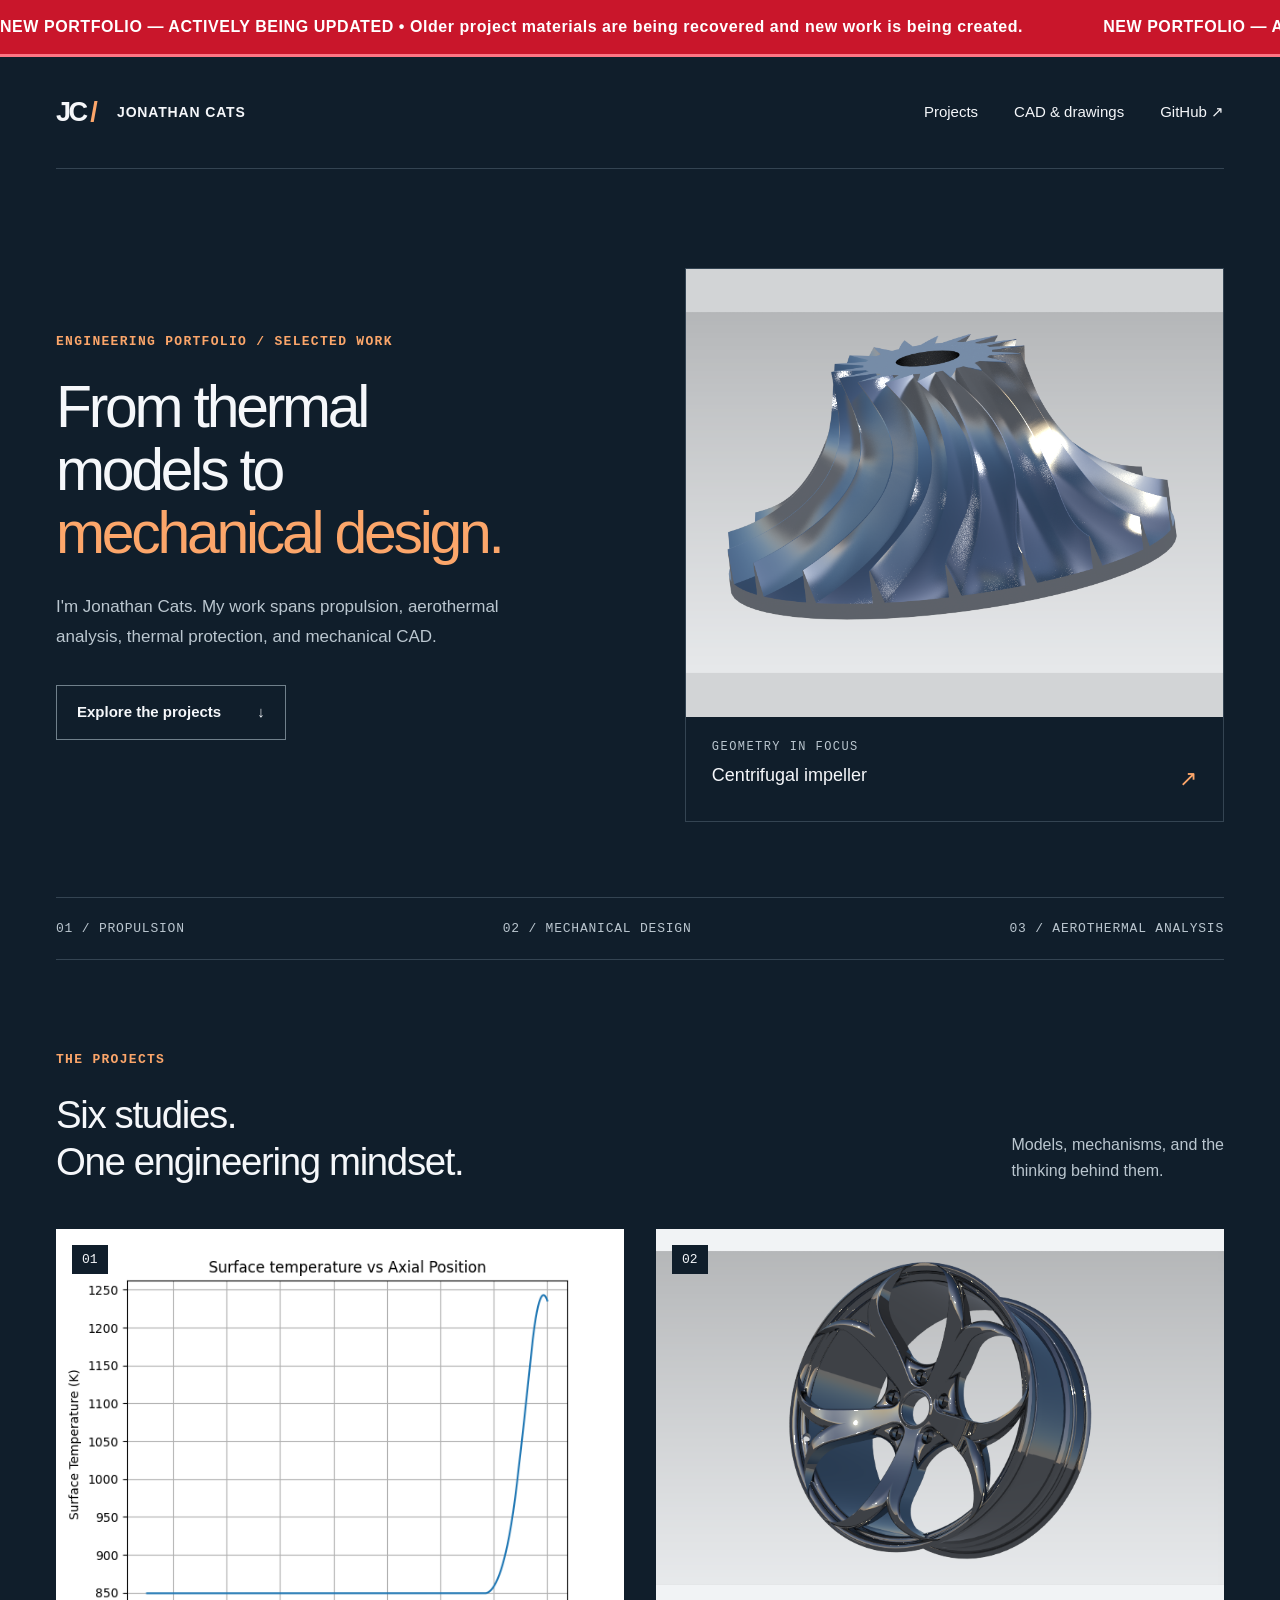
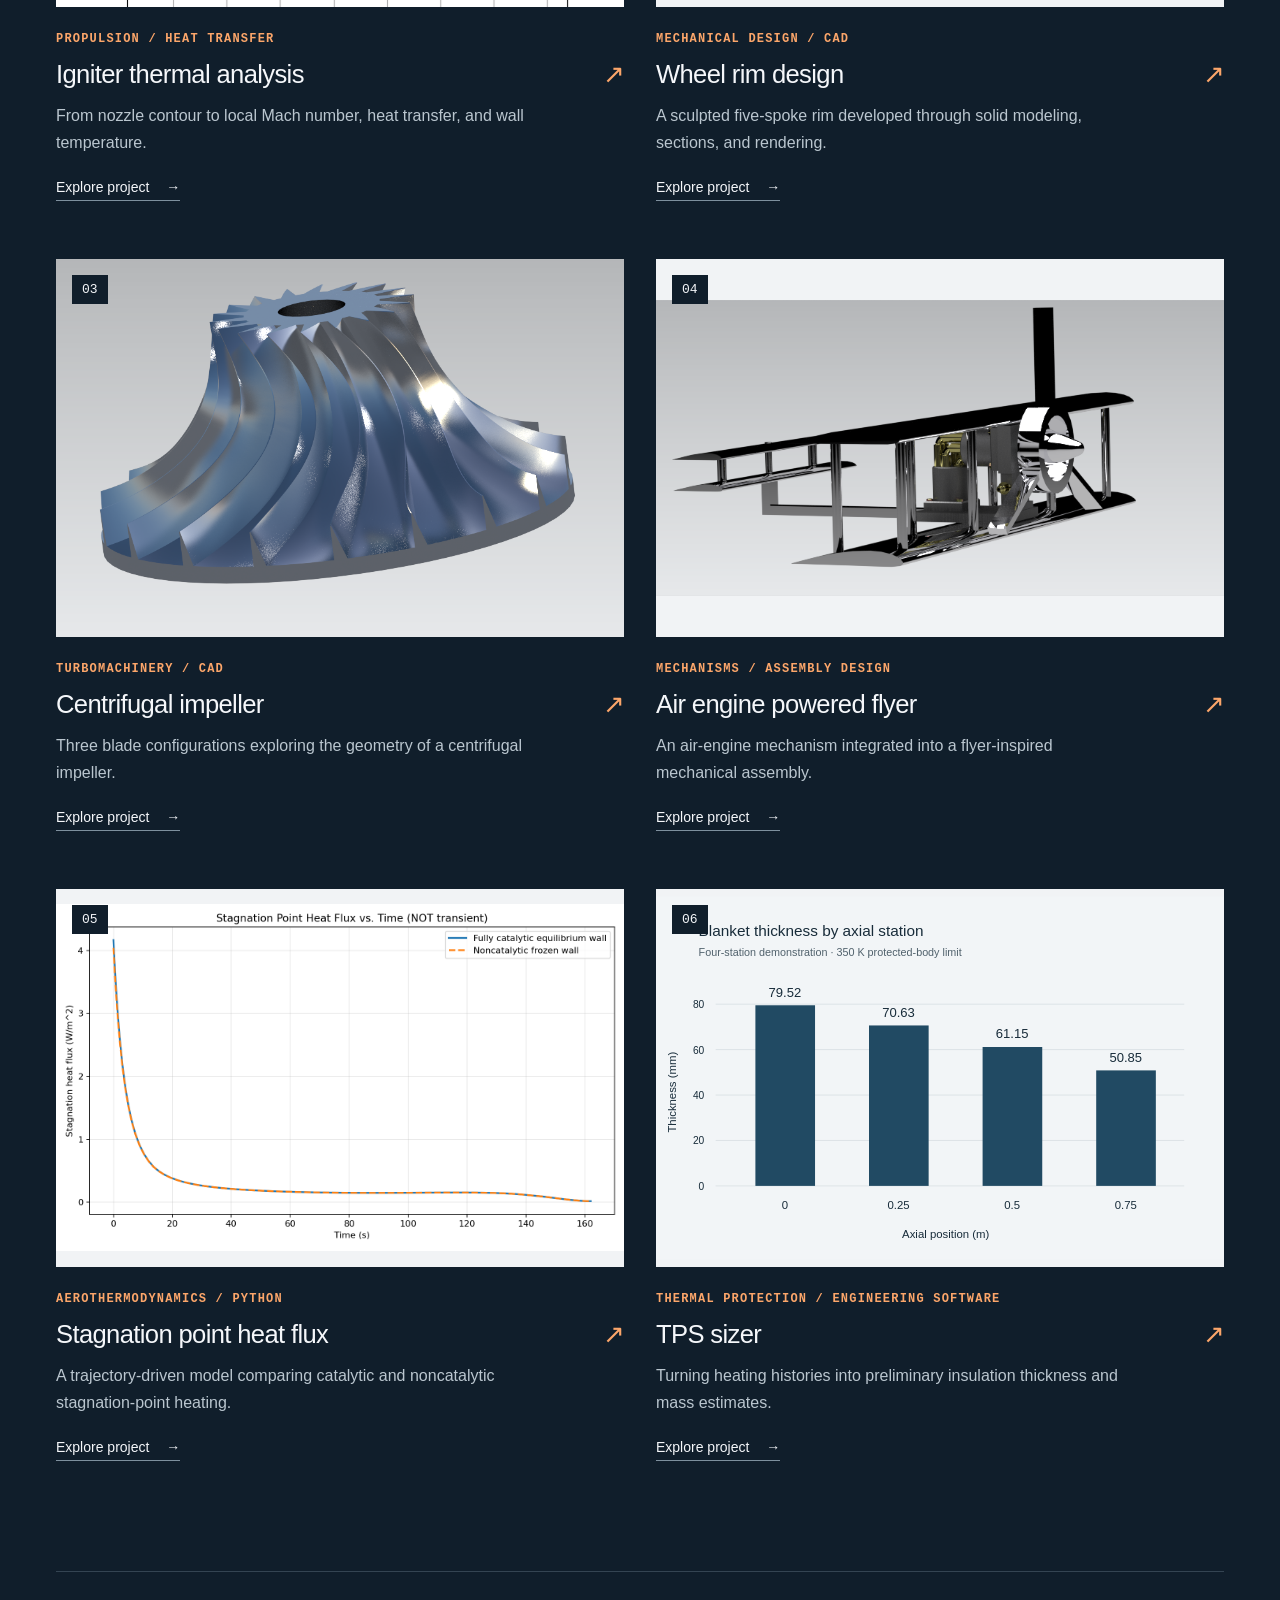
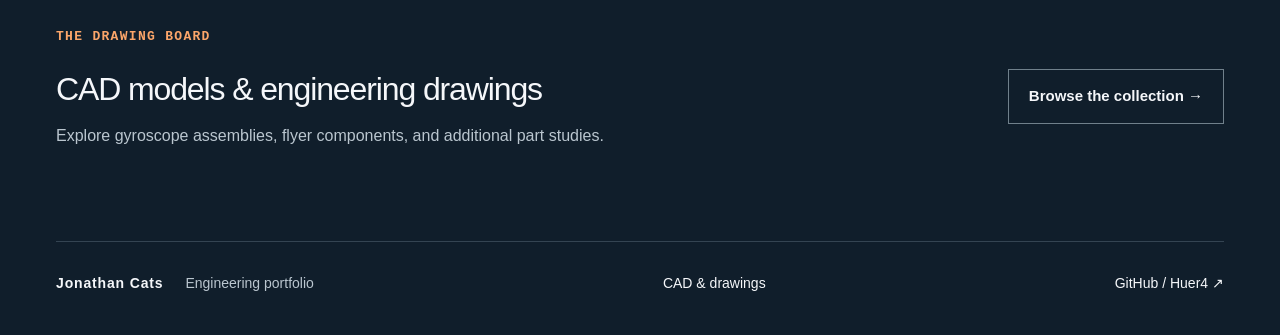
==== index.html @ 66970be0 "Add interactive spaceplane STL viewer to stagnation heat-flux project" ====
<!doctype html><html lang="en"><head><meta charset="utf-8"><meta name="viewport" content="width=device-width, initial-scale=1"><meta name="description" content="Jonathan Cats — six projects in propulsion, mechanical CAD, aerothermal analysis, and thermal protection."><meta name="theme-color" content="#101e2b"><meta property="og:title" content="Engineering portfolio"><meta property="og:description" content="Jonathan Cats — six projects in propulsion, mechanical CAD, aerothermal analysis, and thermal protection."><meta property="og:type" content="website"><title>Engineering portfolio | Jonathan Cats</title><link rel="icon" href="assets/favicon.svg" type="image/svg+xml"><link rel="stylesheet" href="styles.6c785d814c17.css"></head><body><a class="skip" href="#main">Skip to content</a><aside class="update-banner" aria-label="Portfolio update notice"><div class="update-banner-track"><span>NEW PORTFOLIO — ACTIVELY BEING UPDATED • Older project materials are being recovered and new work is being created.</span><span aria-hidden="true">NEW PORTFOLIO — ACTIVELY BEING UPDATED • Older project materials are being recovered and new work is being created.</span></div></aside><header><a class="brand" href="index.html"><span class="monogram">JC<span> /</span></span><span>JONATHAN CATS</span></a><nav aria-label="Main navigation"><a href="index.html#projects">Projects</a><a href="cad-library.html">CAD &amp; drawings</a><a href="https://github.com/Huer4">GitHub <span aria-hidden="true">↗</span></a></nav></header><main id="main"><section class="hero"><div class="hero-copy"><p class="eyebrow accent">ENGINEERING PORTFOLIO / SELECTED WORK</p><h1>From thermal<br>models to<br><em>mechanical design.</em></h1><p class="intro">I'm Jonathan Cats. My work spans propulsion, aerothermal analysis, thermal protection, and mechanical CAD.</p><a class="button" href="#projects">Explore the projects <span aria-hidden="true">↓</span></a></div><a class="hero-visual" href="centrifugal-impeller.html" aria-label="Explore the centrifugal impeller project"><div class="hero-image"><img src="assets/impeller.png" alt="Curved-blade centrifugal impeller CAD rendering" width="890" height="598" fetchpriority="high"></div><div class="hero-caption"><span>GEOMETRY IN FOCUS</span><strong>Centrifugal impeller</strong><span aria-hidden="true">↗</span></div></a></section><div class="disciplines"><span>01 / PROPULSION</span><span>02 / MECHANICAL DESIGN</span><span>03 / AEROTHERMAL ANALYSIS</span></div><section id="projects" class="projects"><div class="section-heading"><div><p class="eyebrow accent">THE PROJECTS</p><h2>Six studies.<br>One engineering mindset.</h2></div><p>Models, mechanisms, and the<br>thinking behind them.</p></div><div class="grid"><article class="card"><a href="igniter-thermal-analysis.html" aria-label="Explore Igniter thermal analysis"><div class="card-image "><img src="assets/igniter-temperature.png" alt="Igniter surface temperature plotted against axial position relative to the throat" loading="lazy" width="800" height="540"><span class="image-num">01</span></div><div class="card-info"><p class="eyebrow">PROPULSION / HEAT TRANSFER</p><h3>Igniter thermal analysis<span aria-hidden="true">↗</span></h3><p>From nozzle contour to local Mach number, heat transfer, and wall temperature.</p><span class="card-link">Explore project <span aria-hidden="true">→</span></span></div></a></article><article class="card"><a href="wheel-rim.html" aria-label="Explore Wheel rim design"><div class="card-image "><img src="assets/wheel.png" alt="Dark metallic five-spoke wheel rim CAD rendering" loading="lazy" width="800" height="540"><span class="image-num">02</span></div><div class="card-info"><p class="eyebrow">MECHANICAL DESIGN / CAD</p><h3>Wheel rim design<span aria-hidden="true">↗</span></h3><p>A sculpted five-spoke rim developed through solid modeling, sections, and rendering.</p><span class="card-link">Explore project <span aria-hidden="true">→</span></span></div></a></article><article class="card"><a href="centrifugal-impeller.html" aria-label="Explore Centrifugal impeller"><div class="card-image "><img src="assets/impeller.png" alt="Metallic centrifugal impeller with curved blades" loading="lazy" width="800" height="540"><span class="image-num">03</span></div><div class="card-info"><p class="eyebrow">TURBOMACHINERY / CAD</p><h3>Centrifugal impeller<span aria-hidden="true">↗</span></h3><p>Three blade configurations exploring the geometry of a centrifugal impeller.</p><span class="card-link">Explore project <span aria-hidden="true">→</span></span></div></a></article><article class="card"><a href="air-engine-flyer.html" aria-label="Explore Air engine powered flyer"><div class="card-image"><img src="assets/flyer-assembly.png" alt="Rendered flyer assembly with wings, frame, propeller, and air-engine components" loading="lazy" width="800" height="540"><span class="image-num">04</span></div><div class="card-info"><p class="eyebrow">MECHANISMS / ASSEMBLY DESIGN</p><h3>Air engine powered flyer<span aria-hidden="true">↗</span></h3><p>An air-engine mechanism integrated into a flyer-inspired mechanical assembly.</p><span class="card-link">Explore project <span aria-hidden="true">→</span></span></div></a></article><article class="card"><a href="stagnation-point-heat-flux.html" aria-label="Explore Stagnation point heat flux"><div class="card-image "><img src="assets/stagnation-flux.png" alt="Predicted stagnation point heat flux over a prescribed trajectory for catalytic and noncatalytic walls" loading="lazy" width="800" height="540"><span class="image-num">05</span></div><div class="card-info"><p class="eyebrow">AEROTHERMODYNAMICS / PYTHON</p><h3>Stagnation point heat flux<span aria-hidden="true">↗</span></h3><p>A trajectory-driven model comparing catalytic and noncatalytic stagnation-point heating.</p><span class="card-link">Explore project <span aria-hidden="true">→</span></span></div></a></article><article class="card"><a href="tps-sizer.html" aria-label="Explore TPS sizer"><div class="card-image "><img src="assets/tps-thickness.svg" alt="Four-station demonstration showing blanket thickness decreasing from 79.52 to 50.85 millimeters" loading="lazy" width="800" height="540"><span class="image-num">06</span></div><div class="card-info"><p class="eyebrow">THERMAL PROTECTION / ENGINEERING SOFTWARE</p><h3>TPS sizer<span aria-hidden="true">↗</span></h3><p>Turning heating histories into preliminary insulation thickness and mass estimates.</p><span class="card-link">Explore project <span aria-hidden="true">→</span></span></div></a></article></div></section><section class="archive-teaser"><div><p class="eyebrow accent">THE DRAWING BOARD</p><h2>CAD models & engineering drawings</h2><p>Explore gyroscope assemblies, flyer components, and additional part studies.</p></div><a class="button" href="cad-library.html">Browse the collection →</a></section></main><footer><a class="brand" href="index.html">Jonathan Cats<span class="muted">Engineering portfolio</span></a><a href="cad-library.html">CAD &amp; drawings</a><a href="https://github.com/Huer4">GitHub / Huer4 ↗</a></footer></body></html>
---- styles.6c785d814c17.css ----
:root{--bg:#101e2b;--surface:#182a3a;--line:#344452;--text:#f5f7fa;--muted:#bac6cf;--accent:#fca66a;--max:1280px;color-scheme:dark;font-family:Arial,Helvetica,sans-serif}*{box-sizing:border-box}html{scroll-behavior:smooth;scroll-padding-top:32px}body{margin:0;background:var(--bg);color:var(--text);font-size:16px;line-height:1.65}a{color:inherit;text-decoration:none}a:focus-visible{outline:3px solid var(--accent);outline-offset:7px}img{display:block;max-width:100%;height:auto}header,footer,main{width:min(var(--max),calc(100% - 112px));margin:auto}header{display:flex;align-items:center;justify-content:space-between;min-height:112px;border-bottom:1px solid var(--line);gap:28px}.brand{display:flex;align-items:center;gap:22px;font-size:.875rem;font-weight:700;letter-spacing:.06em}.monogram{font-size:1.7rem;letter-spacing:-.1em}.monogram span{color:var(--accent)}nav{display:flex;gap:36px;font-size:.9375rem}nav a:hover,.back:hover{color:var(--accent)}.hero{display:grid;grid-template-columns:1.07fr 1fr;align-items:center;gap:52px;padding:90px 0 84px}.eyebrow{font-family:'Courier New',monospace;font-size:.8125rem;letter-spacing:.1em;font-weight:700;line-height:1.6;margin:0 0 22px}.accent{color:var(--accent)}h1,h2,h3,p{margin-top:0}h1{font-size:clamp(2.9rem,4.6vw,4.65rem);font-weight:500;line-height:1.07;letter-spacing:-.055em;margin-bottom:28px}h1 em{font-style:normal;color:var(--accent)}.intro{font-size:1.0625rem;color:var(--muted);max-width:460px;margin:0 0 32px;line-height:1.8}.button{display:inline-flex;gap:36px;padding:14px 20px;border:1px solid #70808b;font-weight:600;font-size:.9375rem}.button:hover{background:var(--accent);color:var(--bg);border-color:var(--accent)}.hero-visual{border:1px solid var(--line);transform:translateY(9px)}.hero-image{background:#d2d4d6;padding:32px 0}.hero-image img{width:100%;aspect-ratio:1.4;object-fit:contain}.hero-caption{display:grid;grid-template-columns:1fr auto;gap:7px 20px;padding:23px 26px}.hero-caption>span:first-child{grid-column:1/-1;color:var(--muted);font:12px 'Courier New',monospace;letter-spacing:.12em}.hero-caption strong{font-size:1.125rem;font-weight:500}.hero-caption>span:last-child{color:var(--accent);font-size:1.4rem}.disciplines{border-top:1px solid var(--line);border-bottom:1px solid var(--line);padding:23px 0;display:flex;justify-content:space-between;gap:20px;color:var(--muted);font:.8125rem 'Courier New',monospace;letter-spacing:.06em}.projects{padding:90px 0 110px}.section-heading{display:flex;justify-content:space-between;align-items:end;margin-bottom:44px;gap:35px}.section-heading h2{font-size:clamp(2rem,3vw,2.8rem);font-weight:400;line-height:1.2;letter-spacing:-.035em;margin:0}.section-heading>p{color:var(--muted);margin:0}.grid{display:grid;grid-template-columns:1fr 1fr;gap:58px 32px}.card{min-width:0}.card-image{position:relative;background:#f1f3f5;aspect-ratio:1.5;overflow:hidden;display:grid;place-items:center}.card-image img{width:100%;height:100%;object-fit:contain;transition:transform .35s}.card a:hover .card-image img{transform:scale(1.025)}.image-num{position:absolute;top:16px;left:16px;background:var(--bg);color:var(--text);padding:3px 10px;font:.8125rem/1.8 'Courier New',monospace}.small-preview img{width:70%;height:70%;object-fit:contain}.card-info{padding:23px 0 0}.card-info .eyebrow{color:var(--accent);font-size:.75rem;margin-bottom:10px}.card h3{font-size:clamp(1.25rem,2vw,1.75rem);letter-spacing:-.025em;font-weight:500;line-height:1.25;display:flex;justify-content:space-between;gap:14px;margin-bottom:12px}.card h3 span{color:var(--accent)}.card-info>p:not(.eyebrow){color:var(--muted);max-width:470px;margin-bottom:18px}.card-link{font-size:.875rem;border-bottom:1px solid #7e909e;padding-bottom:5px}.card-link span{margin-left:13px}footer{padding:30px 0 40px;border-top:1px solid var(--line);display:flex;justify-content:space-between;align-items:center;gap:24px;font-size:.875rem}.muted{color:var(--muted);font-weight:400;letter-spacing:0}.skip{position:fixed;top:-100px;left:16px;background:var(--accent);color:var(--bg);padding:12px;z-index:10}.skip:focus{top:12px}.detail{padding-top:36px}.back{font-size:.875rem;color:var(--muted)}.project-heading{padding:65px 0 38px;max-width:1000px}.project-heading h1{font-size:clamp(2.9rem,6vw,5.5rem);max-width:950px}.detail-intro{font-size:1.25rem;line-height:1.6;max-width:730px;color:var(--muted)}.project-meta{display:flex;flex-wrap:wrap;gap:12px 28px;font-size:.875rem;color:var(--muted);margin-top:30px}.project-meta>span:first-child{color:var(--accent)}.metrics{display:grid;grid-template-columns:repeat(3,1fr);padding:28px 0;border-block:1px solid var(--line);gap:24px}.metrics>div{display:flex;flex-direction:column;gap:7px}.metrics strong{font-size:clamp(1.6rem,3.2vw,2.7rem);font-weight:400;letter-spacing:-.04em}.metrics span{color:var(--muted);font-size:.875rem}.case-layout{display:grid;grid-template-columns:1fr 2.5fr;gap:70px;margin:66px 0}.case-layout aside{color:var(--muted);font-size:.875rem}.case-layout aside .eyebrow{color:var(--accent);margin-bottom:14px}.case-copy{max-width:780px}.case-copy h2{font-weight:500;font-size:1.5rem;margin-bottom:13px;letter-spacing:-.025em}.case-copy section{margin-bottom:34px}.case-copy p{color:var(--muted);font-size:1.0625rem;line-height:1.85}.model-note{border-left:2px solid var(--accent);padding:9px 0 9px 25px;margin-top:40px}.model-note h3{font-size:.9375rem;margin-bottom:8px;font-weight:500}.model-note p{font-size:.9375rem;margin-bottom:0}.gallery{display:grid;grid-template-columns:repeat(2,minmax(0,1fr));gap:34px;margin-bottom:70px}figure{margin:0;min-width:0}figure:first-child{grid-column:1/-1}figure>a{background:#f5f6f7;display:grid;place-items:center;padding:20px}figure img{max-height:650px;object-fit:contain;width:100%}figure.preview-figure>a{min-height:330px}figure.preview-figure img{width:494px;max-width:100%}.gallery figcaption{display:flex;gap:20px;font-size:.875rem;color:var(--muted);padding:16px 0}.gallery figcaption span{font:.75rem/1.9 'Courier New',monospace;color:var(--accent);white-space:nowrap}.next-project{border-top:1px solid var(--line);display:grid;grid-template-columns:1fr auto;padding:38px 0 70px;gap:12px}.next-project .eyebrow{grid-column:1/-1;margin:0;color:var(--accent)}.next-project strong{font-weight:400;font-size:clamp(1.5rem,3vw,2.5rem);letter-spacing:-.03em}.next-project>span:last-child{font-size:2rem;color:var(--accent)}@media(min-width:1500px){.hero{padding-block:110px}}@media(max-width:1000px){header,footer,main{width:calc(100% - 64px)}.hero{gap:32px;padding-block:65px}h1{font-size:3.3rem}.hero-image{padding:20px 0}.brand{gap:12px}.disciplines{font-size:.75rem;letter-spacing:0}.case-layout{gap:35px;grid-template-columns:1fr 3fr}}@media(max-width:720px){header,footer,main{width:calc(100% - 40px)}header{min-height:86px}.brand{font-size:.75rem;gap:10px}.monogram{font-size:1.5rem}nav{gap:18px;font-size:.875rem}.hero{grid-template-columns:1fr;padding:48px 0;gap:36px}h1{font-size:clamp(2.75rem,9vw,4rem)}.hero-visual{transform:none}.hero-image{padding:0}.hero-image img{aspect-ratio:1.6}.disciplines{flex-wrap:wrap;gap:16px;font-size:.75rem}.projects{padding:54px 0 60px}.section-heading{align-items:start;flex-direction:column;gap:20px}.section-heading>p br{display:none}.grid{grid-template-columns:1fr;gap:42px}.card h3{font-size:1.6rem}.card-image{aspect-ratio:1.5}.card-info{padding-top:20px}footer{align-items:start;flex-direction:column}.project-heading{padding-top:42px}.project-heading h1{font-size:3rem}.detail-intro{font-size:1.125rem}.metrics{gap:15px}.metrics strong{font-size:1.6rem}.metrics span{font-size:.8125rem}.case-layout{grid-template-columns:1fr;gap:15px;margin:42px 0}.case-layout aside{display:none}.gallery{grid-template-columns:1fr}.gallery figure:first-child{grid-column:auto}figure>a{padding:8px}.gallery figcaption{gap:12px}.project-meta{gap:10px}.next-project{padding-bottom:45px}}@media(max-width:380px){header .brand>span:last-child{max-width:85px;line-height:1.4}.metrics{grid-template-columns:1fr}.metrics>div{flex-direction:row;align-items:baseline;justify-content:space-between}}@media(prefers-reduced-motion:reduce){html{scroll-behavior:auto}.card-image img{transition:none}}@media print{body{background:white;color:black}header,footer,nav,.back,.next-project{display:none}main{width:100%}.case-copy p,.model-note p,.metrics span,.detail-intro{color:#333}.gallery figure{break-inside:avoid}}

/* CAD and drawing collection */
.library-note{max-width:850px;color:var(--muted);font-size:1rem}.library-group{padding:18px 0 55px}.library-group>h2,.selected-drawings h2,.archive-teaser h2{font-size:2rem;font-weight:400;letter-spacing:-.035em;line-height:1.25}.library-grid{display:grid;grid-template-columns:repeat(2,minmax(0,1fr));gap:30px}.library-card{border:1px solid var(--line);padding:16px;min-width:0}.paired-previews{display:grid;grid-template-columns:1fr 1fr;gap:8px;background:#eff1f3}.paired-previews a{display:grid;place-items:center;min-width:0;aspect-ratio:1.1;background:#eff1f3;color:#182a3a}.paired-previews img{width:100%;height:100%;max-height:250px;object-fit:contain}.library-card h3{font-size:1.125rem;font-weight:500;margin:18px 0 12px}.library-links{display:flex;gap:12px 24px;flex-wrap:wrap;font-size:.875rem}.library-links a{color:var(--accent);text-decoration:underline;text-underline-offset:4px}.selected-drawings{margin:30px 0 75px}.selected-drawings>p:not(.eyebrow){color:var(--muted);max-width:800px}.drawing-pair{display:grid;grid-template-columns:1fr 1fr;gap:28px;margin:30px 0}.drawing-pair figure>a{padding:0}.drawing-pair figcaption{font-size:.9375rem;margin-top:12px}.drawing-pair figcaption a{color:var(--accent)}.gallery .flyer-figure{grid-column:1/-1}.archive-teaser{border-top:1px solid var(--line);display:flex;justify-content:space-between;align-items:center;gap:32px;padding:55px 0 75px}.archive-teaser p:not(.eyebrow){color:var(--muted)}.archive-teaser .button{flex-shrink:0}.archive-teaser h2{margin-bottom:14px}@media(max-width:720px){header{flex-wrap:wrap;gap:8px;padding:18px 0}header nav{width:100%;justify-content:space-between;gap:12px;padding-top:8px}.library-grid,.drawing-pair{grid-template-columns:1fr}.archive-teaser{display:block}.archive-teaser .button{margin-top:12px}.library-group>h2,.selected-drawings h2,.archive-teaser h2{font-size:1.6rem}}

.engineering-decisions h3{font-size:1.125rem;font-weight:500;margin:28px 0 10px}.contour-section{margin:0 0 70px}.contour-section h2{font-size:2rem;font-weight:400;letter-spacing:-.035em;line-height:1.25}.contour-section>p:not(.eyebrow){color:var(--muted);max-width:850px}.contour-section figure{margin:28px 0}.contour-section figure>a{padding:0}.contour-section figcaption{color:var(--muted);font-size:.875rem;padding-top:14px}

.site-update-note{width:min(var(--max),calc(100% - 112px));margin:0 auto;padding:22px 0;color:var(--muted);font-size:.875rem;line-height:1.7;border-top:1px solid var(--line)}@media(max-width:1000px){.site-update-note{width:calc(100% - 64px)}}@media(max-width:720px){.site-update-note{width:calc(100% - 40px)}}

/* Prominent homepage update banner */
.update-banner{width:100%;overflow:hidden;background:#c9162b;color:#fff;border-bottom:3px solid #ff7584;font-size:1rem;font-weight:700;letter-spacing:.035em;line-height:1.5;padding:15px 0}.update-banner-track{display:flex;width:max-content;animation:portfolio-notice 26s linear infinite}.update-banner-track span{display:block;flex-shrink:0;white-space:nowrap;padding-right:80px}.update-banner:hover .update-banner-track{animation-play-state:paused}@keyframes portfolio-notice{from{transform:translateX(0)}to{transform:translateX(-50%)}}@media(prefers-reduced-motion:reduce){.update-banner-track{animation:none;width:auto}.update-banner-track span{white-space:normal;padding:0 20px}.update-banner-track span[aria-hidden]{display:none}}

.geometry-section{margin:50px 0}.geometry-section h2{font-size:2rem;font-weight:400;letter-spacing:-.035em}.geometry-section>p{color:var(--muted);max-width:900px}#geometry-viewer{width:100%;height:440px;border:1px solid var(--line);background:#e5eaee}#geometry-viewer canvas{display:block;width:100%;height:100%;touch-action:none}#model-status{font-size:.875rem;margin:14px 0}.model-controls{display:flex;flex-wrap:wrap;align-items:center;gap:10px}.model-controls button,.model-controls a{font:inherit;font-size:.875rem;padding:9px 13px;border:1px solid #70808b;background:transparent;color:var(--text);cursor:pointer}.model-controls button:hover,.model-controls button[aria-pressed="true"]{background:var(--accent);color:var(--bg)}.model-controls button:focus-visible{outline:3px solid var(--accent);outline-offset:3px}.model-controls button:disabled{opacity:.4;cursor:wait}.model-controls a{color:var(--accent)}@media(max-width:720px){#geometry-viewer{height:330px}}
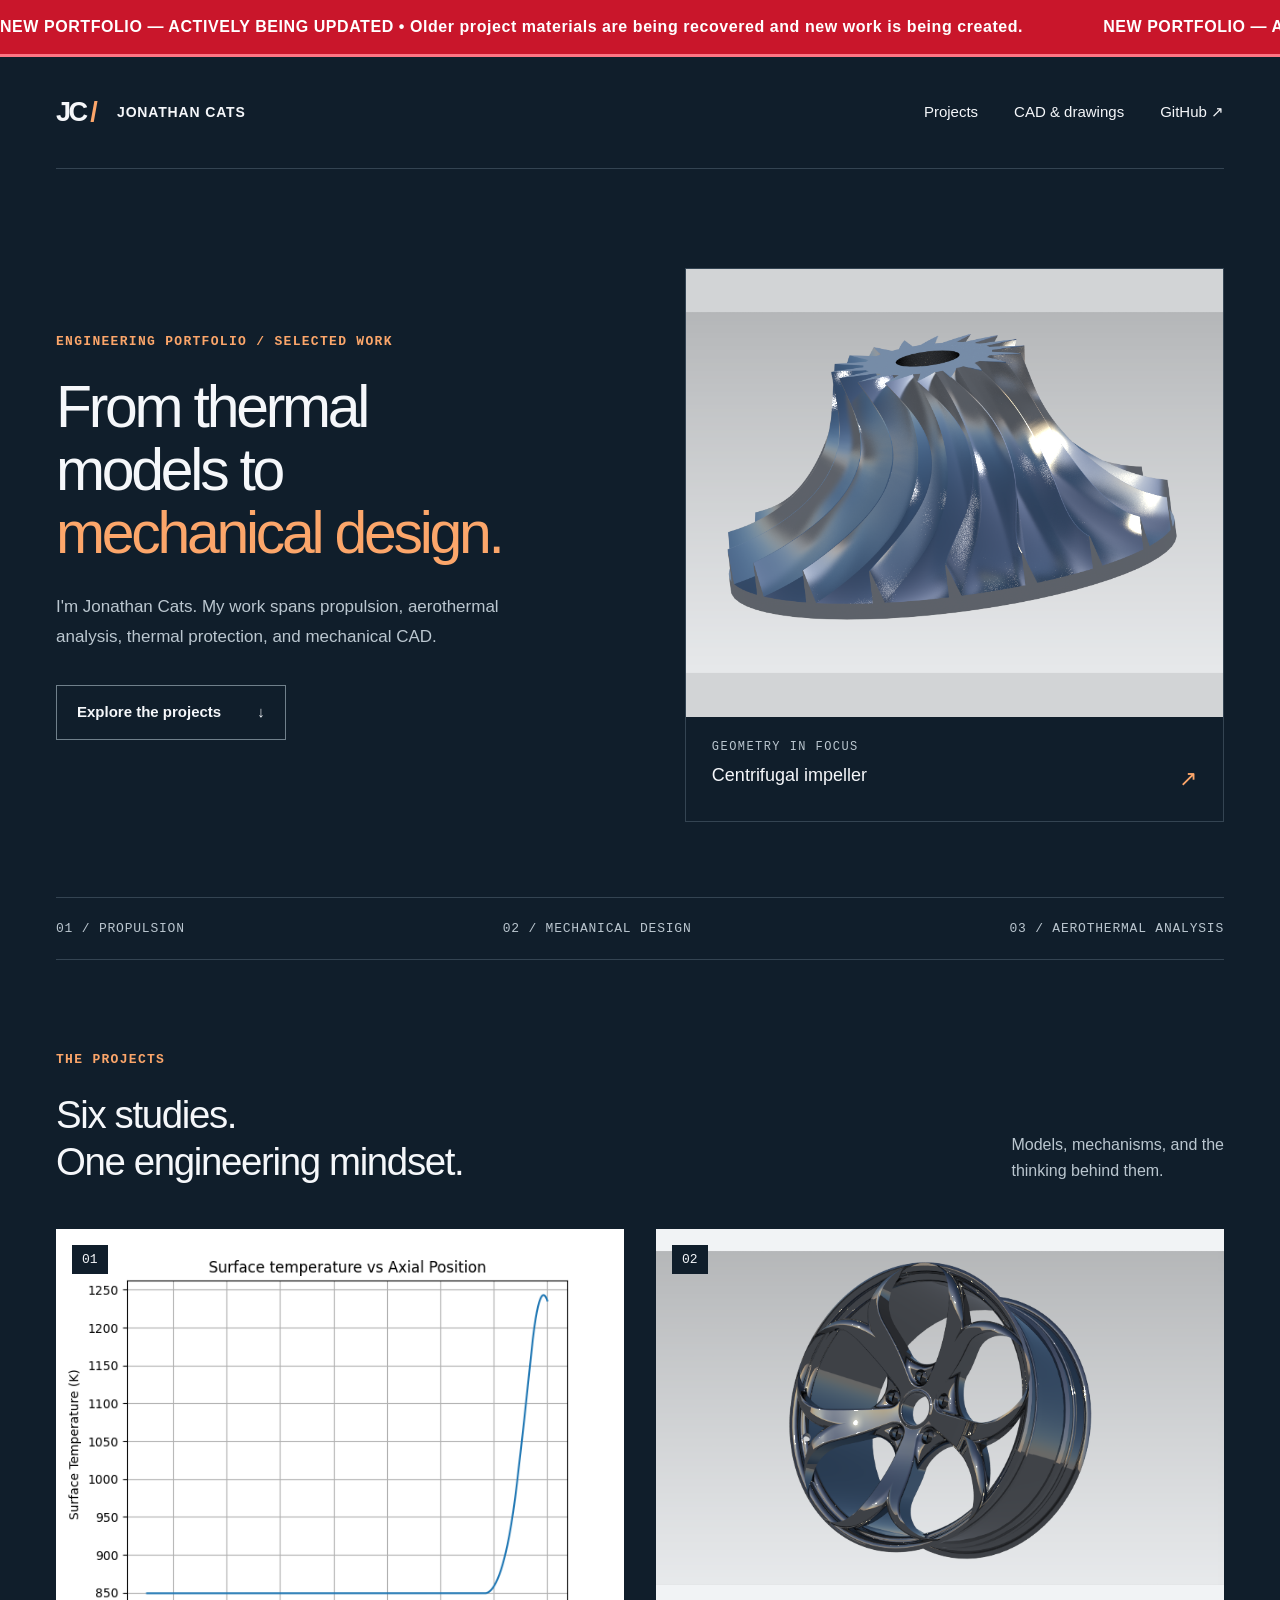
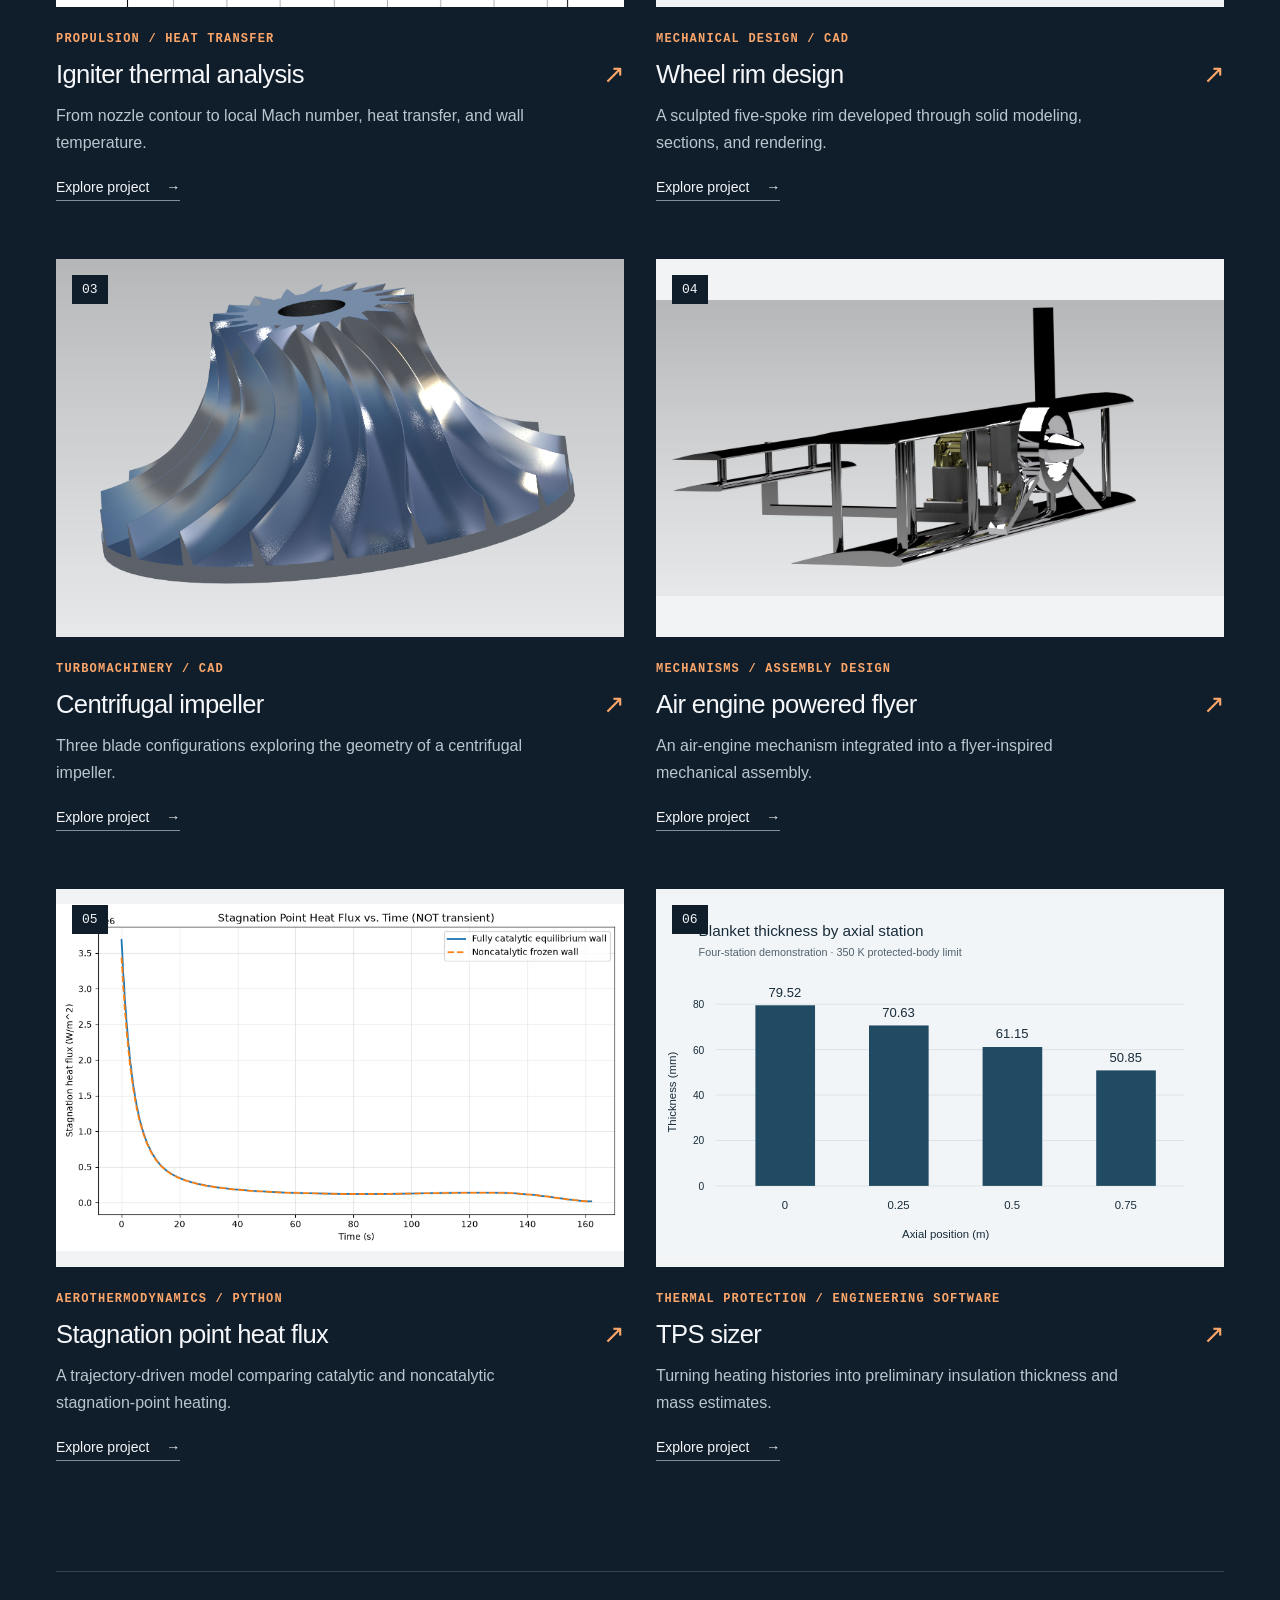
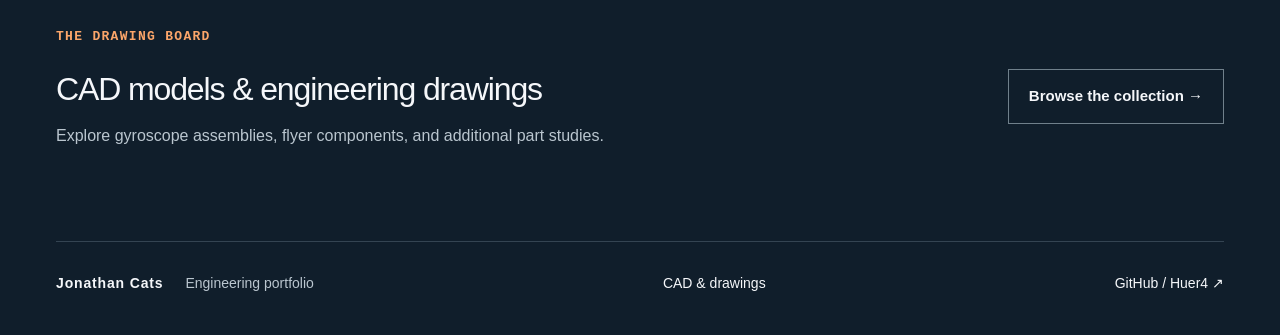
==== commit a8f5aba6: "Update stagnation plots and equilibrium result summary" ====
--- a/index.html
+++ b/index.html
@@ -1 +1 @@
-<!doctype html><html lang="en"><head><meta charset="utf-8"><meta name="viewport" content="width=device-width, initial-scale=1"><meta name="description" content="Jonathan Cats — six projects in propulsion, mechanical CAD, aerothermal analysis, and thermal protection."><meta name="theme-color" content="#101e2b"><meta property="og:title" content="Engineering portfolio"><meta property="og:description" content="Jonathan Cats — six projects in propulsion, mechanical CAD, aerothermal analysis, and thermal protection."><meta property="og:type" content="website"><title>Engineering portfolio | Jonathan Cats</title><link rel="icon" href="assets/favicon.svg" type="image/svg+xml"><link rel="stylesheet" href="styles.6c785d814c17.css"></head><body><a class="skip" href="#main">Skip to content</a><aside class="update-banner" aria-label="Portfolio update notice"><div class="update-banner-track"><span>NEW PORTFOLIO — ACTIVELY BEING UPDATED • Older project materials are being recovered and new work is being created.</span><span aria-hidden="true">NEW PORTFOLIO — ACTIVELY BEING UPDATED • Older project materials are being recovered and new work is being created.</span></div></aside><header><a class="brand" href="index.html"><span class="monogram">JC<span> /</span></span><span>JONATHAN CATS</span></a><nav aria-label="Main navigation"><a href="index.html#projects">Projects</a><a href="cad-library.html">CAD &amp; drawings</a><a href="https://github.com/Huer4">GitHub <span aria-hidden="true">↗</span></a></nav></header><main id="main"><section class="hero"><div class="hero-copy"><p class="eyebrow accent">ENGINEERING PORTFOLIO / SELECTED WORK</p><h1>From thermal<br>models to<br><em>mechanical design.</em></h1><p class="intro">I'm Jonathan Cats. My work spans propulsion, aerothermal analysis, thermal protection, and mechanical CAD.</p><a class="button" href="#projects">Explore the projects <span aria-hidden="true">↓</span></a></div><a class="hero-visual" href="centrifugal-impeller.html" aria-label="Explore the centrifugal impeller project"><div class="hero-image"><img src="assets/impeller.png" alt="Curved-blade centrifugal impeller CAD rendering" width="890" height="598" fetchpriority="high"></div><div class="hero-caption"><span>GEOMETRY IN FOCUS</span><strong>Centrifugal impeller</strong><span aria-hidden="true">↗</span></div></a></section><div class="disciplines"><span>01 / PROPULSION</span><span>02 / MECHANICAL DESIGN</span><span>03 / AEROTHERMAL ANALYSIS</span></div><section id="projects" class="projects"><div class="section-heading"><div><p class="eyebrow accent">THE PROJECTS</p><h2>Six studies.<br>One engineering mindset.</h2></div><p>Models, mechanisms, and the<br>thinking behind them.</p></div><div class="grid"><article class="card"><a href="igniter-thermal-analysis.html" aria-label="Explore Igniter thermal analysis"><div class="card-image "><img src="assets/igniter-temperature.png" alt="Igniter surface temperature plotted against axial position relative to the throat" loading="lazy" width="800" height="540"><span class="image-num">01</span></div><div class="card-info"><p class="eyebrow">PROPULSION / HEAT TRANSFER</p><h3>Igniter thermal analysis<span aria-hidden="true">↗</span></h3><p>From nozzle contour to local Mach number, heat transfer, and wall temperature.</p><span class="card-link">Explore project <span aria-hidden="true">→</span></span></div></a></article><article class="card"><a href="wheel-rim.html" aria-label="Explore Wheel rim design"><div class="card-image "><img src="assets/wheel.png" alt="Dark metallic five-spoke wheel rim CAD rendering" loading="lazy" width="800" height="540"><span class="image-num">02</span></div><div class="card-info"><p class="eyebrow">MECHANICAL DESIGN / CAD</p><h3>Wheel rim design<span aria-hidden="true">↗</span></h3><p>A sculpted five-spoke rim developed through solid modeling, sections, and rendering.</p><span class="card-link">Explore project <span aria-hidden="true">→</span></span></div></a></article><article class="card"><a href="centrifugal-impeller.html" aria-label="Explore Centrifugal impeller"><div class="card-image "><img src="assets/impeller.png" alt="Metallic centrifugal impeller with curved blades" loading="lazy" width="800" height="540"><span class="image-num">03</span></div><div class="card-info"><p class="eyebrow">TURBOMACHINERY / CAD</p><h3>Centrifugal impeller<span aria-hidden="true">↗</span></h3><p>Three blade configurations exploring the geometry of a centrifugal impeller.</p><span class="card-link">Explore project <span aria-hidden="true">→</span></span></div></a></article><article class="card"><a href="air-engine-flyer.html" aria-label="Explore Air engine powered flyer"><div class="card-image"><img src="assets/flyer-assembly.png" alt="Rendered flyer assembly with wings, frame, propeller, and air-engine components" loading="lazy" width="800" height="540"><span class="image-num">04</span></div><div class="card-info"><p class="eyebrow">MECHANISMS / ASSEMBLY DESIGN</p><h3>Air engine powered flyer<span aria-hidden="true">↗</span></h3><p>An air-engine mechanism integrated into a flyer-inspired mechanical assembly.</p><span class="card-link">Explore project <span aria-hidden="true">→</span></span></div></a></article><article class="card"><a href="stagnation-point-heat-flux.html" aria-label="Explore Stagnation point heat flux"><div class="card-image "><img src="assets/stagnation-flux.png" alt="Predicted stagnation point heat flux over a prescribed trajectory for catalytic and noncatalytic walls" loading="lazy" width="800" height="540"><span class="image-num">05</span></div><div class="card-info"><p class="eyebrow">AEROTHERMODYNAMICS / PYTHON</p><h3>Stagnation point heat flux<span aria-hidden="true">↗</span></h3><p>A trajectory-driven model comparing catalytic and noncatalytic stagnation-point heating.</p><span class="card-link">Explore project <span aria-hidden="true">→</span></span></div></a></article><article class="card"><a href="tps-sizer.html" aria-label="Explore TPS sizer"><div class="card-image "><img src="assets/tps-thickness.svg" alt="Four-station demonstration showing blanket thickness decreasing from 79.52 to 50.85 millimeters" loading="lazy" width="800" height="540"><span class="image-num">06</span></div><div class="card-info"><p class="eyebrow">THERMAL PROTECTION / ENGINEERING SOFTWARE</p><h3>TPS sizer<span aria-hidden="true">↗</span></h3><p>Turning heating histories into preliminary insulation thickness and mass estimates.</p><span class="card-link">Explore project <span aria-hidden="true">→</span></span></div></a></article></div></section><section class="archive-teaser"><div><p class="eyebrow accent">THE DRAWING BOARD</p><h2>CAD models & engineering drawings</h2><p>Explore gyroscope assemblies, flyer components, and additional part studies.</p></div><a class="button" href="cad-library.html">Browse the collection →</a></section></main><footer><a class="brand" href="index.html">Jonathan Cats<span class="muted">Engineering portfolio</span></a><a href="cad-library.html">CAD &amp; drawings</a><a href="https://github.com/Huer4">GitHub / Huer4 ↗</a></footer></body></html>+<!doctype html><html lang="en"><head><meta charset="utf-8"><meta name="viewport" content="width=device-width, initial-scale=1"><meta name="description" content="Jonathan Cats — six projects in propulsion, mechanical CAD, aerothermal analysis, and thermal protection."><meta name="theme-color" content="#101e2b"><meta property="og:title" content="Engineering portfolio"><meta property="og:description" content="Jonathan Cats — six projects in propulsion, mechanical CAD, aerothermal analysis, and thermal protection."><meta property="og:type" content="website"><title>Engineering portfolio | Jonathan Cats</title><link rel="icon" href="assets/favicon.svg" type="image/svg+xml"><link rel="stylesheet" href="styles.6c785d814c17.css"></head><body><a class="skip" href="#main">Skip to content</a><aside class="update-banner" aria-label="Portfolio update notice"><div class="update-banner-track"><span>NEW PORTFOLIO — ACTIVELY BEING UPDATED • Older project materials are being recovered and new work is being created.</span><span aria-hidden="true">NEW PORTFOLIO — ACTIVELY BEING UPDATED • Older project materials are being recovered and new work is being created.</span></div></aside><header><a class="brand" href="index.html"><span class="monogram">JC<span> /</span></span><span>JONATHAN CATS</span></a><nav aria-label="Main navigation"><a href="index.html#projects">Projects</a><a href="cad-library.html">CAD &amp; drawings</a><a href="https://github.com/Huer4">GitHub <span aria-hidden="true">↗</span></a></nav></header><main id="main"><section class="hero"><div class="hero-copy"><p class="eyebrow accent">ENGINEERING PORTFOLIO / SELECTED WORK</p><h1>From thermal<br>models to<br><em>mechanical design.</em></h1><p class="intro">I'm Jonathan Cats. My work spans propulsion, aerothermal analysis, thermal protection, and mechanical CAD.</p><a class="button" href="#projects">Explore the projects <span aria-hidden="true">↓</span></a></div><a class="hero-visual" href="centrifugal-impeller.html" aria-label="Explore the centrifugal impeller project"><div class="hero-image"><img src="assets/impeller.png" alt="Curved-blade centrifugal impeller CAD rendering" width="890" height="598" fetchpriority="high"></div><div class="hero-caption"><span>GEOMETRY IN FOCUS</span><strong>Centrifugal impeller</strong><span aria-hidden="true">↗</span></div></a></section><div class="disciplines"><span>01 / PROPULSION</span><span>02 / MECHANICAL DESIGN</span><span>03 / AEROTHERMAL ANALYSIS</span></div><section id="projects" class="projects"><div class="section-heading"><div><p class="eyebrow accent">THE PROJECTS</p><h2>Six studies.<br>One engineering mindset.</h2></div><p>Models, mechanisms, and the<br>thinking behind them.</p></div><div class="grid"><article class="card"><a href="igniter-thermal-analysis.html" aria-label="Explore Igniter thermal analysis"><div class="card-image "><img src="assets/igniter-temperature.png" alt="Igniter surface temperature plotted against axial position relative to the throat" loading="lazy" width="800" height="540"><span class="image-num">01</span></div><div class="card-info"><p class="eyebrow">PROPULSION / HEAT TRANSFER</p><h3>Igniter thermal analysis<span aria-hidden="true">↗</span></h3><p>From nozzle contour to local Mach number, heat transfer, and wall temperature.</p><span class="card-link">Explore project <span aria-hidden="true">→</span></span></div></a></article><article class="card"><a href="wheel-rim.html" aria-label="Explore Wheel rim design"><div class="card-image "><img src="assets/wheel.png" alt="Dark metallic five-spoke wheel rim CAD rendering" loading="lazy" width="800" height="540"><span class="image-num">02</span></div><div class="card-info"><p class="eyebrow">MECHANICAL DESIGN / CAD</p><h3>Wheel rim design<span aria-hidden="true">↗</span></h3><p>A sculpted five-spoke rim developed through solid modeling, sections, and rendering.</p><span class="card-link">Explore project <span aria-hidden="true">→</span></span></div></a></article><article class="card"><a href="centrifugal-impeller.html" aria-label="Explore Centrifugal impeller"><div class="card-image "><img src="assets/impeller.png" alt="Metallic centrifugal impeller with curved blades" loading="lazy" width="800" height="540"><span class="image-num">03</span></div><div class="card-info"><p class="eyebrow">TURBOMACHINERY / CAD</p><h3>Centrifugal impeller<span aria-hidden="true">↗</span></h3><p>Three blade configurations exploring the geometry of a centrifugal impeller.</p><span class="card-link">Explore project <span aria-hidden="true">→</span></span></div></a></article><article class="card"><a href="air-engine-flyer.html" aria-label="Explore Air engine powered flyer"><div class="card-image"><img src="assets/flyer-assembly.png" alt="Rendered flyer assembly with wings, frame, propeller, and air-engine components" loading="lazy" width="800" height="540"><span class="image-num">04</span></div><div class="card-info"><p class="eyebrow">MECHANISMS / ASSEMBLY DESIGN</p><h3>Air engine powered flyer<span aria-hidden="true">↗</span></h3><p>An air-engine mechanism integrated into a flyer-inspired mechanical assembly.</p><span class="card-link">Explore project <span aria-hidden="true">→</span></span></div></a></article><article class="card"><a href="stagnation-point-heat-flux.html" aria-label="Explore Stagnation point heat flux"><div class="card-image "><img src="assets/stagnation-flux.1e76365747.png" alt="Predicted stagnation point heat flux over a prescribed trajectory for catalytic and noncatalytic walls" loading="lazy" width="800" height="540"><span class="image-num">05</span></div><div class="card-info"><p class="eyebrow">AEROTHERMODYNAMICS / PYTHON</p><h3>Stagnation point heat flux<span aria-hidden="true">↗</span></h3><p>A trajectory-driven model comparing catalytic and noncatalytic stagnation-point heating.</p><span class="card-link">Explore project <span aria-hidden="true">→</span></span></div></a></article><article class="card"><a href="tps-sizer.html" aria-label="Explore TPS sizer"><div class="card-image "><img src="assets/tps-thickness.svg" alt="Four-station demonstration showing blanket thickness decreasing from 79.52 to 50.85 millimeters" loading="lazy" width="800" height="540"><span class="image-num">06</span></div><div class="card-info"><p class="eyebrow">THERMAL PROTECTION / ENGINEERING SOFTWARE</p><h3>TPS sizer<span aria-hidden="true">↗</span></h3><p>Turning heating histories into preliminary insulation thickness and mass estimates.</p><span class="card-link">Explore project <span aria-hidden="true">→</span></span></div></a></article></div></section><section class="archive-teaser"><div><p class="eyebrow accent">THE DRAWING BOARD</p><h2>CAD models & engineering drawings</h2><p>Explore gyroscope assemblies, flyer components, and additional part studies.</p></div><a class="button" href="cad-library.html">Browse the collection →</a></section></main><footer><a class="brand" href="index.html">Jonathan Cats<span class="muted">Engineering portfolio</span></a><a href="cad-library.html">CAD &amp; drawings</a><a href="https://github.com/Huer4">GitHub / Huer4 ↗</a></footer></body></html>
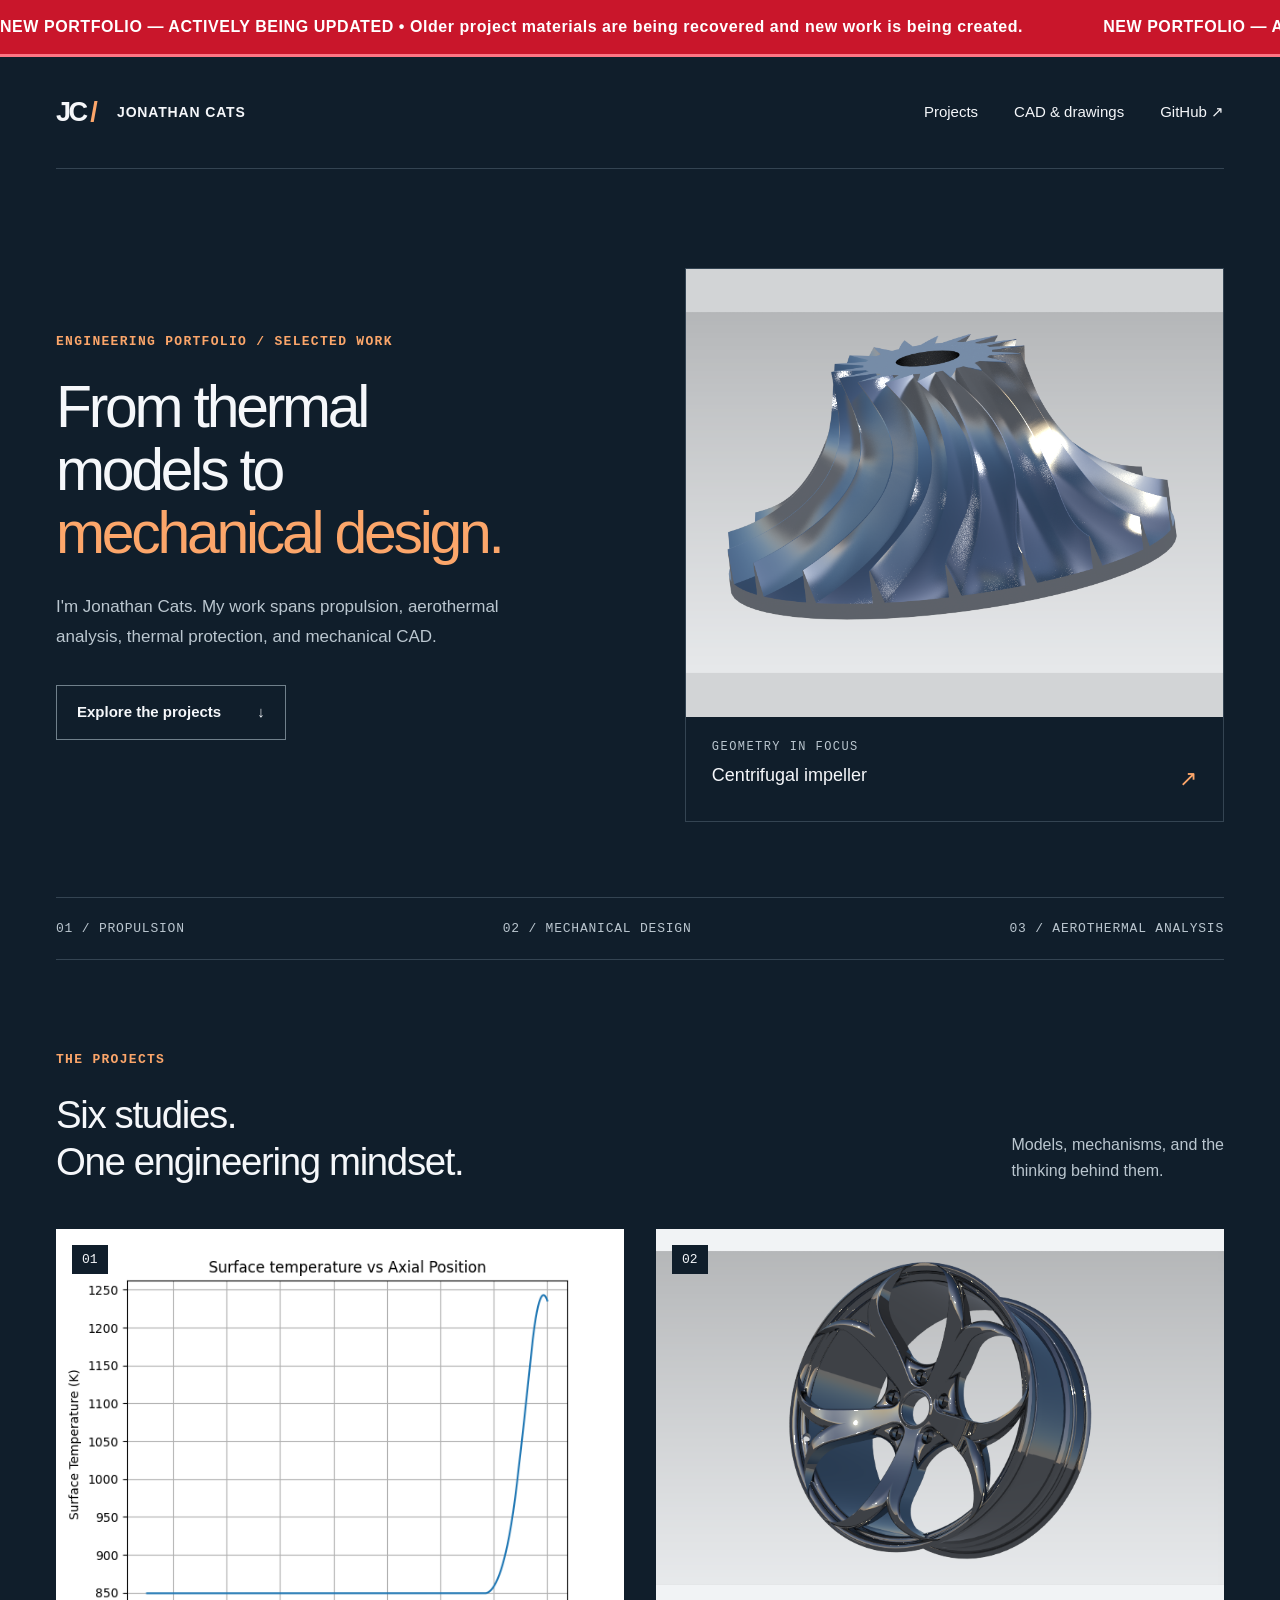
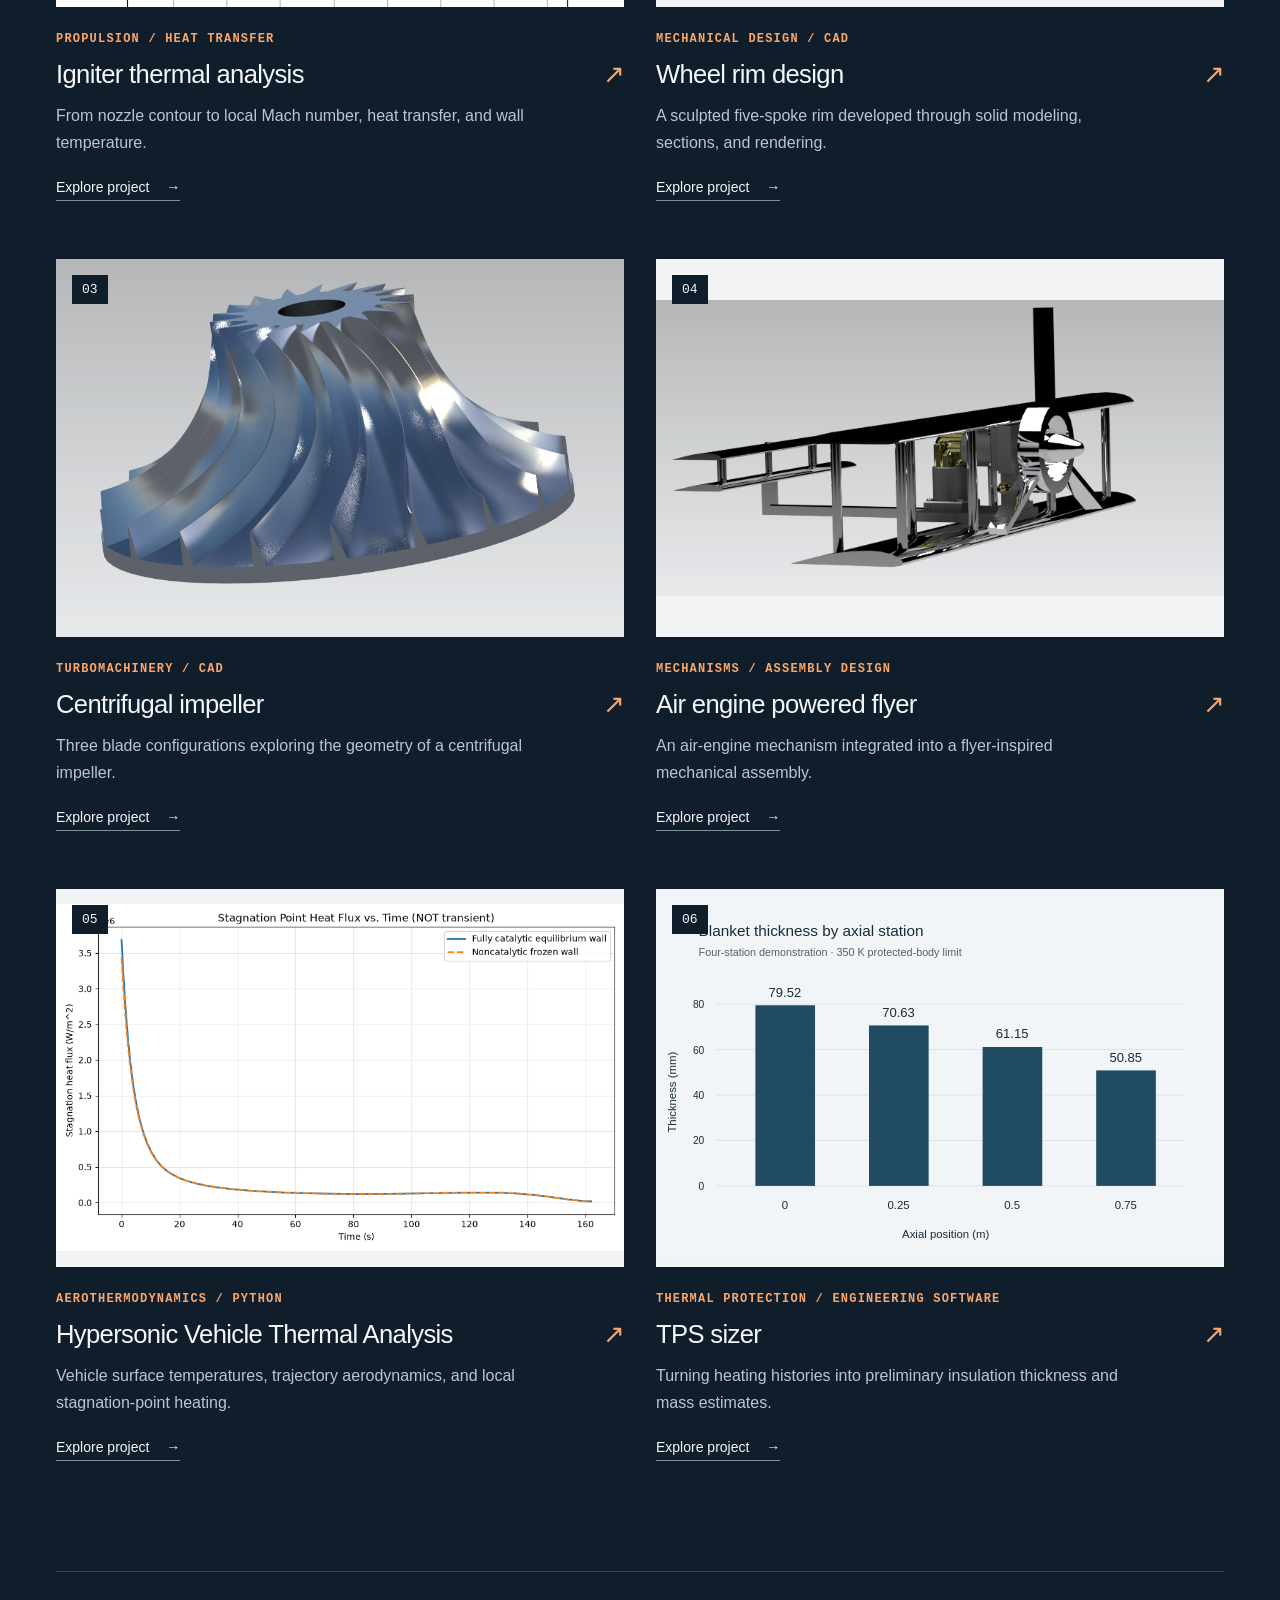
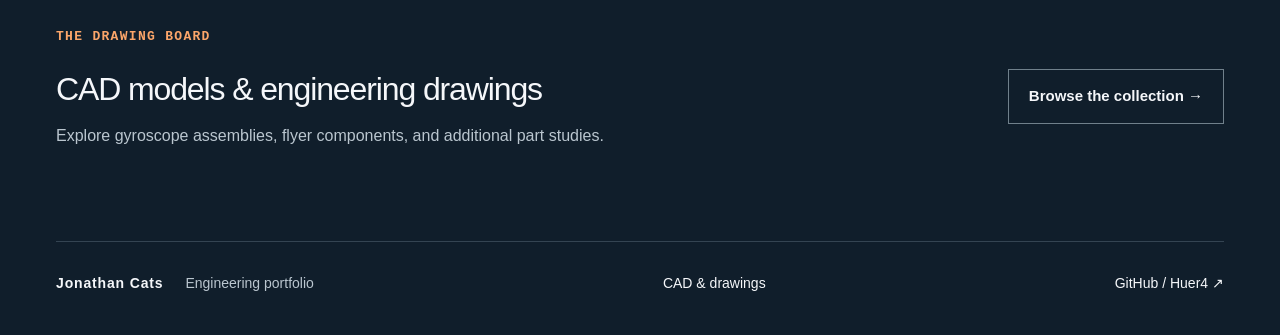
==== commit 82cffe9b: "Expand and rename Hypersonic Vehicle Thermal Analysis project" ====
--- a/index.html
+++ b/index.html
@@ -1 +1 @@
-<!doctype html><html lang="en"><head><meta charset="utf-8"><meta name="viewport" content="width=device-width, initial-scale=1"><meta name="description" content="Jonathan Cats — six projects in propulsion, mechanical CAD, aerothermal analysis, and thermal protection."><meta name="theme-color" content="#101e2b"><meta property="og:title" content="Engineering portfolio"><meta property="og:description" content="Jonathan Cats — six projects in propulsion, mechanical CAD, aerothermal analysis, and thermal protection."><meta property="og:type" content="website"><title>Engineering portfolio | Jonathan Cats</title><link rel="icon" href="assets/favicon.svg" type="image/svg+xml"><link rel="stylesheet" href="styles.6c785d814c17.css"></head><body><a class="skip" href="#main">Skip to content</a><aside class="update-banner" aria-label="Portfolio update notice"><div class="update-banner-track"><span>NEW PORTFOLIO — ACTIVELY BEING UPDATED • Older project materials are being recovered and new work is being created.</span><span aria-hidden="true">NEW PORTFOLIO — ACTIVELY BEING UPDATED • Older project materials are being recovered and new work is being created.</span></div></aside><header><a class="brand" href="index.html"><span class="monogram">JC<span> /</span></span><span>JONATHAN CATS</span></a><nav aria-label="Main navigation"><a href="index.html#projects">Projects</a><a href="cad-library.html">CAD &amp; drawings</a><a href="https://github.com/Huer4">GitHub <span aria-hidden="true">↗</span></a></nav></header><main id="main"><section class="hero"><div class="hero-copy"><p class="eyebrow accent">ENGINEERING PORTFOLIO / SELECTED WORK</p><h1>From thermal<br>models to<br><em>mechanical design.</em></h1><p class="intro">I'm Jonathan Cats. My work spans propulsion, aerothermal analysis, thermal protection, and mechanical CAD.</p><a class="button" href="#projects">Explore the projects <span aria-hidden="true">↓</span></a></div><a class="hero-visual" href="centrifugal-impeller.html" aria-label="Explore the centrifugal impeller project"><div class="hero-image"><img src="assets/impeller.png" alt="Curved-blade centrifugal impeller CAD rendering" width="890" height="598" fetchpriority="high"></div><div class="hero-caption"><span>GEOMETRY IN FOCUS</span><strong>Centrifugal impeller</strong><span aria-hidden="true">↗</span></div></a></section><div class="disciplines"><span>01 / PROPULSION</span><span>02 / MECHANICAL DESIGN</span><span>03 / AEROTHERMAL ANALYSIS</span></div><section id="projects" class="projects"><div class="section-heading"><div><p class="eyebrow accent">THE PROJECTS</p><h2>Six studies.<br>One engineering mindset.</h2></div><p>Models, mechanisms, and the<br>thinking behind them.</p></div><div class="grid"><article class="card"><a href="igniter-thermal-analysis.html" aria-label="Explore Igniter thermal analysis"><div class="card-image "><img src="assets/igniter-temperature.png" alt="Igniter surface temperature plotted against axial position relative to the throat" loading="lazy" width="800" height="540"><span class="image-num">01</span></div><div class="card-info"><p class="eyebrow">PROPULSION / HEAT TRANSFER</p><h3>Igniter thermal analysis<span aria-hidden="true">↗</span></h3><p>From nozzle contour to local Mach number, heat transfer, and wall temperature.</p><span class="card-link">Explore project <span aria-hidden="true">→</span></span></div></a></article><article class="card"><a href="wheel-rim.html" aria-label="Explore Wheel rim design"><div class="card-image "><img src="assets/wheel.png" alt="Dark metallic five-spoke wheel rim CAD rendering" loading="lazy" width="800" height="540"><span class="image-num">02</span></div><div class="card-info"><p class="eyebrow">MECHANICAL DESIGN / CAD</p><h3>Wheel rim design<span aria-hidden="true">↗</span></h3><p>A sculpted five-spoke rim developed through solid modeling, sections, and rendering.</p><span class="card-link">Explore project <span aria-hidden="true">→</span></span></div></a></article><article class="card"><a href="centrifugal-impeller.html" aria-label="Explore Centrifugal impeller"><div class="card-image "><img src="assets/impeller.png" alt="Metallic centrifugal impeller with curved blades" loading="lazy" width="800" height="540"><span class="image-num">03</span></div><div class="card-info"><p class="eyebrow">TURBOMACHINERY / CAD</p><h3>Centrifugal impeller<span aria-hidden="true">↗</span></h3><p>Three blade configurations exploring the geometry of a centrifugal impeller.</p><span class="card-link">Explore project <span aria-hidden="true">→</span></span></div></a></article><article class="card"><a href="air-engine-flyer.html" aria-label="Explore Air engine powered flyer"><div class="card-image"><img src="assets/flyer-assembly.png" alt="Rendered flyer assembly with wings, frame, propeller, and air-engine components" loading="lazy" width="800" height="540"><span class="image-num">04</span></div><div class="card-info"><p class="eyebrow">MECHANISMS / ASSEMBLY DESIGN</p><h3>Air engine powered flyer<span aria-hidden="true">↗</span></h3><p>An air-engine mechanism integrated into a flyer-inspired mechanical assembly.</p><span class="card-link">Explore project <span aria-hidden="true">→</span></span></div></a></article><article class="card"><a href="stagnation-point-heat-flux.html" aria-label="Explore Stagnation point heat flux"><div class="card-image "><img src="assets/stagnation-flux.1e76365747.png" alt="Predicted stagnation point heat flux over a prescribed trajectory for catalytic and noncatalytic walls" loading="lazy" width="800" height="540"><span class="image-num">05</span></div><div class="card-info"><p class="eyebrow">AEROTHERMODYNAMICS / PYTHON</p><h3>Stagnation point heat flux<span aria-hidden="true">↗</span></h3><p>A trajectory-driven model comparing catalytic and noncatalytic stagnation-point heating.</p><span class="card-link">Explore project <span aria-hidden="true">→</span></span></div></a></article><article class="card"><a href="tps-sizer.html" aria-label="Explore TPS sizer"><div class="card-image "><img src="assets/tps-thickness.svg" alt="Four-station demonstration showing blanket thickness decreasing from 79.52 to 50.85 millimeters" loading="lazy" width="800" height="540"><span class="image-num">06</span></div><div class="card-info"><p class="eyebrow">THERMAL PROTECTION / ENGINEERING SOFTWARE</p><h3>TPS sizer<span aria-hidden="true">↗</span></h3><p>Turning heating histories into preliminary insulation thickness and mass estimates.</p><span class="card-link">Explore project <span aria-hidden="true">→</span></span></div></a></article></div></section><section class="archive-teaser"><div><p class="eyebrow accent">THE DRAWING BOARD</p><h2>CAD models & engineering drawings</h2><p>Explore gyroscope assemblies, flyer components, and additional part studies.</p></div><a class="button" href="cad-library.html">Browse the collection →</a></section></main><footer><a class="brand" href="index.html">Jonathan Cats<span class="muted">Engineering portfolio</span></a><a href="cad-library.html">CAD &amp; drawings</a><a href="https://github.com/Huer4">GitHub / Huer4 ↗</a></footer></body></html>+<!doctype html><html lang="en"><head><meta charset="utf-8"><meta name="viewport" content="width=device-width, initial-scale=1"><meta name="description" content="Jonathan Cats — six projects in propulsion, mechanical CAD, aerothermal analysis, and thermal protection."><meta name="theme-color" content="#101e2b"><meta property="og:title" content="Engineering portfolio"><meta property="og:description" content="Jonathan Cats — six projects in propulsion, mechanical CAD, aerothermal analysis, and thermal protection."><meta property="og:type" content="website"><title>Engineering portfolio | Jonathan Cats</title><link rel="icon" href="assets/favicon.svg" type="image/svg+xml"><link rel="stylesheet" href="styles.6c785d814c17.css"></head><body><a class="skip" href="#main">Skip to content</a><aside class="update-banner" aria-label="Portfolio update notice"><div class="update-banner-track"><span>NEW PORTFOLIO — ACTIVELY BEING UPDATED • Older project materials are being recovered and new work is being created.</span><span aria-hidden="true">NEW PORTFOLIO — ACTIVELY BEING UPDATED • Older project materials are being recovered and new work is being created.</span></div></aside><header><a class="brand" href="index.html"><span class="monogram">JC<span> /</span></span><span>JONATHAN CATS</span></a><nav aria-label="Main navigation"><a href="index.html#projects">Projects</a><a href="cad-library.html">CAD &amp; drawings</a><a href="https://github.com/Huer4">GitHub <span aria-hidden="true">↗</span></a></nav></header><main id="main"><section class="hero"><div class="hero-copy"><p class="eyebrow accent">ENGINEERING PORTFOLIO / SELECTED WORK</p><h1>From thermal<br>models to<br><em>mechanical design.</em></h1><p class="intro">I'm Jonathan Cats. My work spans propulsion, aerothermal analysis, thermal protection, and mechanical CAD.</p><a class="button" href="#projects">Explore the projects <span aria-hidden="true">↓</span></a></div><a class="hero-visual" href="centrifugal-impeller.html" aria-label="Explore the centrifugal impeller project"><div class="hero-image"><img src="assets/impeller.png" alt="Curved-blade centrifugal impeller CAD rendering" width="890" height="598" fetchpriority="high"></div><div class="hero-caption"><span>GEOMETRY IN FOCUS</span><strong>Centrifugal impeller</strong><span aria-hidden="true">↗</span></div></a></section><div class="disciplines"><span>01 / PROPULSION</span><span>02 / MECHANICAL DESIGN</span><span>03 / AEROTHERMAL ANALYSIS</span></div><section id="projects" class="projects"><div class="section-heading"><div><p class="eyebrow accent">THE PROJECTS</p><h2>Six studies.<br>One engineering mindset.</h2></div><p>Models, mechanisms, and the<br>thinking behind them.</p></div><div class="grid"><article class="card"><a href="igniter-thermal-analysis.html" aria-label="Explore Igniter thermal analysis"><div class="card-image "><img src="assets/igniter-temperature.png" alt="Igniter surface temperature plotted against axial position relative to the throat" loading="lazy" width="800" height="540"><span class="image-num">01</span></div><div class="card-info"><p class="eyebrow">PROPULSION / HEAT TRANSFER</p><h3>Igniter thermal analysis<span aria-hidden="true">↗</span></h3><p>From nozzle contour to local Mach number, heat transfer, and wall temperature.</p><span class="card-link">Explore project <span aria-hidden="true">→</span></span></div></a></article><article class="card"><a href="wheel-rim.html" aria-label="Explore Wheel rim design"><div class="card-image "><img src="assets/wheel.png" alt="Dark metallic five-spoke wheel rim CAD rendering" loading="lazy" width="800" height="540"><span class="image-num">02</span></div><div class="card-info"><p class="eyebrow">MECHANICAL DESIGN / CAD</p><h3>Wheel rim design<span aria-hidden="true">↗</span></h3><p>A sculpted five-spoke rim developed through solid modeling, sections, and rendering.</p><span class="card-link">Explore project <span aria-hidden="true">→</span></span></div></a></article><article class="card"><a href="centrifugal-impeller.html" aria-label="Explore Centrifugal impeller"><div class="card-image "><img src="assets/impeller.png" alt="Metallic centrifugal impeller with curved blades" loading="lazy" width="800" height="540"><span class="image-num">03</span></div><div class="card-info"><p class="eyebrow">TURBOMACHINERY / CAD</p><h3>Centrifugal impeller<span aria-hidden="true">↗</span></h3><p>Three blade configurations exploring the geometry of a centrifugal impeller.</p><span class="card-link">Explore project <span aria-hidden="true">→</span></span></div></a></article><article class="card"><a href="air-engine-flyer.html" aria-label="Explore Air engine powered flyer"><div class="card-image"><img src="assets/flyer-assembly.png" alt="Rendered flyer assembly with wings, frame, propeller, and air-engine components" loading="lazy" width="800" height="540"><span class="image-num">04</span></div><div class="card-info"><p class="eyebrow">MECHANISMS / ASSEMBLY DESIGN</p><h3>Air engine powered flyer<span aria-hidden="true">↗</span></h3><p>An air-engine mechanism integrated into a flyer-inspired mechanical assembly.</p><span class="card-link">Explore project <span aria-hidden="true">→</span></span></div></a></article><article class="card"><a href="stagnation-point-heat-flux.html" aria-label="Explore Hypersonic Vehicle Thermal Analysis"><div class="card-image "><img src="assets/stagnation-flux.1e76365747.png" alt="Predicted stagnation point heat flux over a prescribed trajectory for catalytic and noncatalytic walls" loading="lazy" width="800" height="540"><span class="image-num">05</span></div><div class="card-info"><p class="eyebrow">AEROTHERMODYNAMICS / PYTHON</p><h3>Hypersonic Vehicle Thermal Analysis<span aria-hidden="true">↗</span></h3><p>Vehicle surface temperatures, trajectory aerodynamics, and local stagnation-point heating.</p><span class="card-link">Explore project <span aria-hidden="true">→</span></span></div></a></article><article class="card"><a href="tps-sizer.html" aria-label="Explore TPS sizer"><div class="card-image "><img src="assets/tps-thickness.svg" alt="Four-station demonstration showing blanket thickness decreasing from 79.52 to 50.85 millimeters" loading="lazy" width="800" height="540"><span class="image-num">06</span></div><div class="card-info"><p class="eyebrow">THERMAL PROTECTION / ENGINEERING SOFTWARE</p><h3>TPS sizer<span aria-hidden="true">↗</span></h3><p>Turning heating histories into preliminary insulation thickness and mass estimates.</p><span class="card-link">Explore project <span aria-hidden="true">→</span></span></div></a></article></div></section><section class="archive-teaser"><div><p class="eyebrow accent">THE DRAWING BOARD</p><h2>CAD models & engineering drawings</h2><p>Explore gyroscope assemblies, flyer components, and additional part studies.</p></div><a class="button" href="cad-library.html">Browse the collection →</a></section></main><footer><a class="brand" href="index.html">Jonathan Cats<span class="muted">Engineering portfolio</span></a><a href="cad-library.html">CAD &amp; drawings</a><a href="https://github.com/Huer4">GitHub / Huer4 ↗</a></footer></body></html>
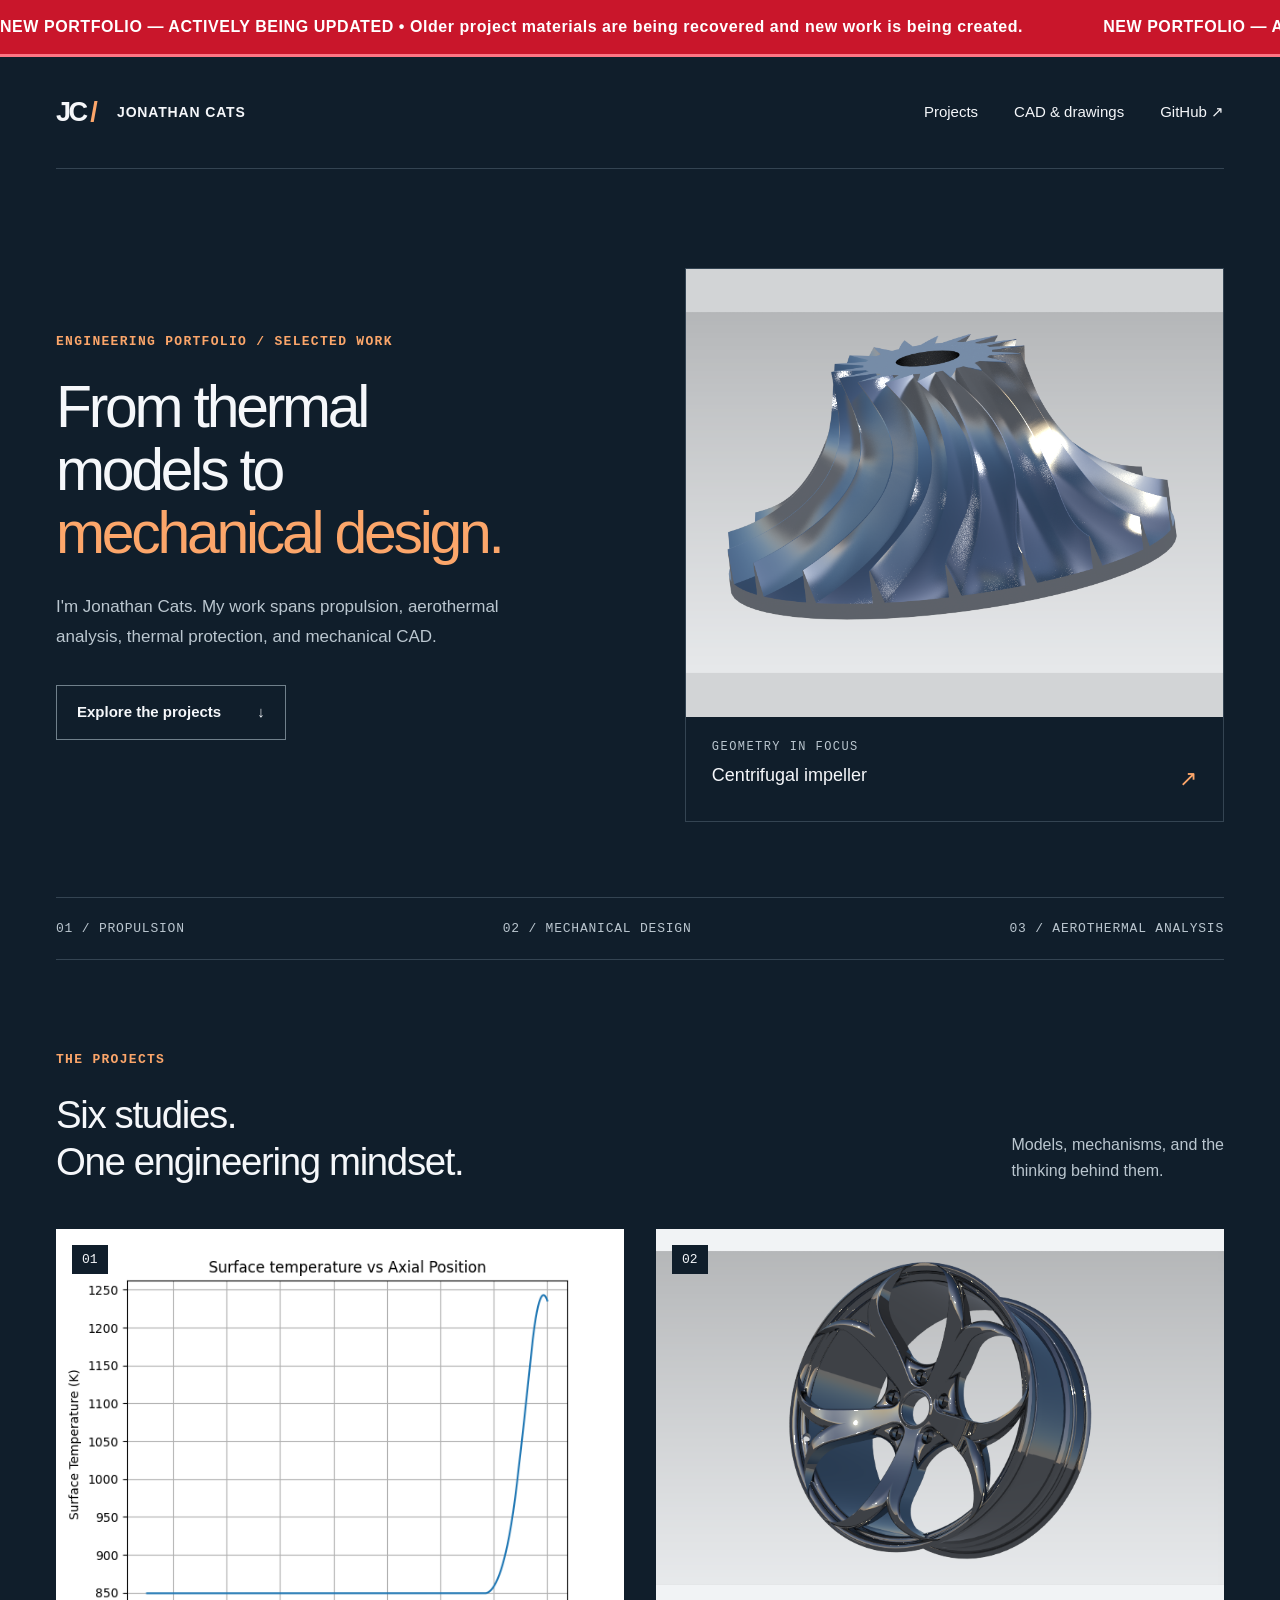
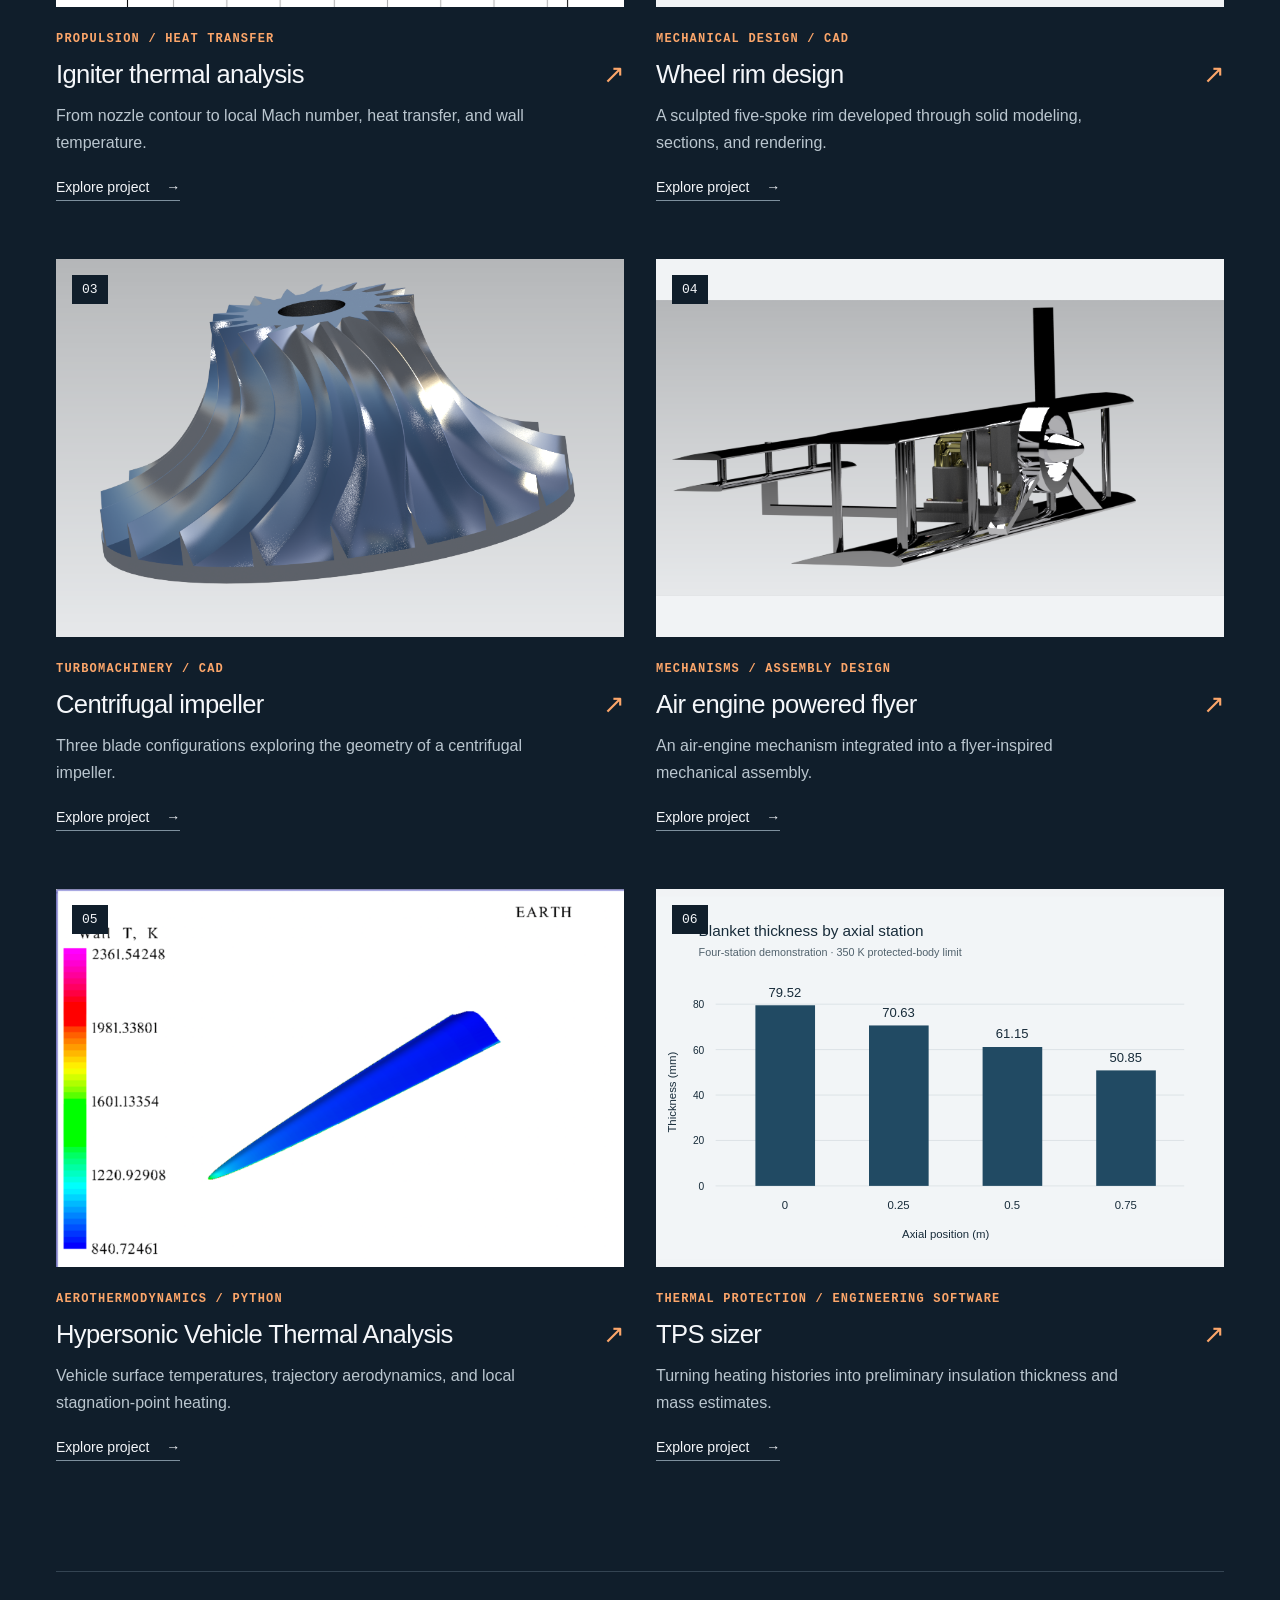
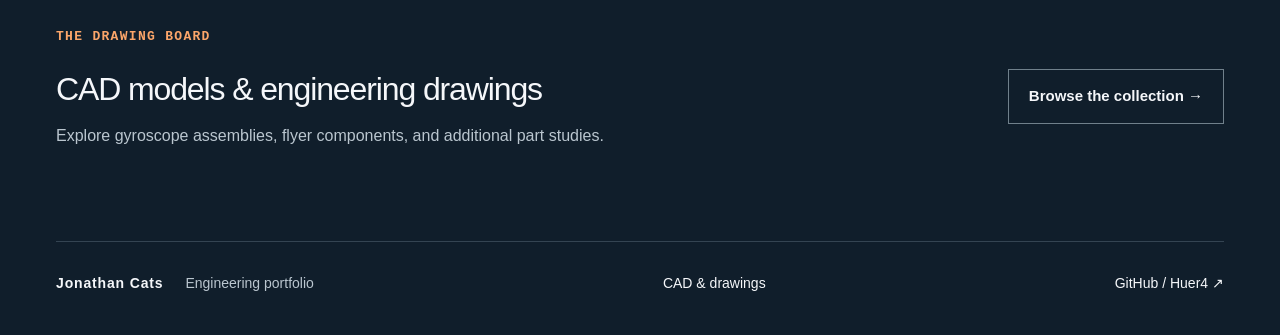
==== commit 1abd5f91: "Pair both heatmaps with interactive STL mesh viewers" ====
--- a/index.html
+++ b/index.html
@@ -1 +1 @@
-<!doctype html><html lang="en"><head><meta charset="utf-8"><meta name="viewport" content="width=device-width, initial-scale=1"><meta name="description" content="Jonathan Cats — six projects in propulsion, mechanical CAD, aerothermal analysis, and thermal protection."><meta name="theme-color" content="#101e2b"><meta property="og:title" content="Engineering portfolio"><meta property="og:description" content="Jonathan Cats — six projects in propulsion, mechanical CAD, aerothermal analysis, and thermal protection."><meta property="og:type" content="website"><title>Engineering portfolio | Jonathan Cats</title><link rel="icon" href="assets/favicon.svg" type="image/svg+xml"><link rel="stylesheet" href="styles.6c785d814c17.css"></head><body><a class="skip" href="#main">Skip to content</a><aside class="update-banner" aria-label="Portfolio update notice"><div class="update-banner-track"><span>NEW PORTFOLIO — ACTIVELY BEING UPDATED • Older project materials are being recovered and new work is being created.</span><span aria-hidden="true">NEW PORTFOLIO — ACTIVELY BEING UPDATED • Older project materials are being recovered and new work is being created.</span></div></aside><header><a class="brand" href="index.html"><span class="monogram">JC<span> /</span></span><span>JONATHAN CATS</span></a><nav aria-label="Main navigation"><a href="index.html#projects">Projects</a><a href="cad-library.html">CAD &amp; drawings</a><a href="https://github.com/Huer4">GitHub <span aria-hidden="true">↗</span></a></nav></header><main id="main"><section class="hero"><div class="hero-copy"><p class="eyebrow accent">ENGINEERING PORTFOLIO / SELECTED WORK</p><h1>From thermal<br>models to<br><em>mechanical design.</em></h1><p class="intro">I'm Jonathan Cats. My work spans propulsion, aerothermal analysis, thermal protection, and mechanical CAD.</p><a class="button" href="#projects">Explore the projects <span aria-hidden="true">↓</span></a></div><a class="hero-visual" href="centrifugal-impeller.html" aria-label="Explore the centrifugal impeller project"><div class="hero-image"><img src="assets/impeller.png" alt="Curved-blade centrifugal impeller CAD rendering" width="890" height="598" fetchpriority="high"></div><div class="hero-caption"><span>GEOMETRY IN FOCUS</span><strong>Centrifugal impeller</strong><span aria-hidden="true">↗</span></div></a></section><div class="disciplines"><span>01 / PROPULSION</span><span>02 / MECHANICAL DESIGN</span><span>03 / AEROTHERMAL ANALYSIS</span></div><section id="projects" class="projects"><div class="section-heading"><div><p class="eyebrow accent">THE PROJECTS</p><h2>Six studies.<br>One engineering mindset.</h2></div><p>Models, mechanisms, and the<br>thinking behind them.</p></div><div class="grid"><article class="card"><a href="igniter-thermal-analysis.html" aria-label="Explore Igniter thermal analysis"><div class="card-image "><img src="assets/igniter-temperature.png" alt="Igniter surface temperature plotted against axial position relative to the throat" loading="lazy" width="800" height="540"><span class="image-num">01</span></div><div class="card-info"><p class="eyebrow">PROPULSION / HEAT TRANSFER</p><h3>Igniter thermal analysis<span aria-hidden="true">↗</span></h3><p>From nozzle contour to local Mach number, heat transfer, and wall temperature.</p><span class="card-link">Explore project <span aria-hidden="true">→</span></span></div></a></article><article class="card"><a href="wheel-rim.html" aria-label="Explore Wheel rim design"><div class="card-image "><img src="assets/wheel.png" alt="Dark metallic five-spoke wheel rim CAD rendering" loading="lazy" width="800" height="540"><span class="image-num">02</span></div><div class="card-info"><p class="eyebrow">MECHANICAL DESIGN / CAD</p><h3>Wheel rim design<span aria-hidden="true">↗</span></h3><p>A sculpted five-spoke rim developed through solid modeling, sections, and rendering.</p><span class="card-link">Explore project <span aria-hidden="true">→</span></span></div></a></article><article class="card"><a href="centrifugal-impeller.html" aria-label="Explore Centrifugal impeller"><div class="card-image "><img src="assets/impeller.png" alt="Metallic centrifugal impeller with curved blades" loading="lazy" width="800" height="540"><span class="image-num">03</span></div><div class="card-info"><p class="eyebrow">TURBOMACHINERY / CAD</p><h3>Centrifugal impeller<span aria-hidden="true">↗</span></h3><p>Three blade configurations exploring the geometry of a centrifugal impeller.</p><span class="card-link">Explore project <span aria-hidden="true">→</span></span></div></a></article><article class="card"><a href="air-engine-flyer.html" aria-label="Explore Air engine powered flyer"><div class="card-image"><img src="assets/flyer-assembly.png" alt="Rendered flyer assembly with wings, frame, propeller, and air-engine components" loading="lazy" width="800" height="540"><span class="image-num">04</span></div><div class="card-info"><p class="eyebrow">MECHANISMS / ASSEMBLY DESIGN</p><h3>Air engine powered flyer<span aria-hidden="true">↗</span></h3><p>An air-engine mechanism integrated into a flyer-inspired mechanical assembly.</p><span class="card-link">Explore project <span aria-hidden="true">→</span></span></div></a></article><article class="card"><a href="stagnation-point-heat-flux.html" aria-label="Explore Hypersonic Vehicle Thermal Analysis"><div class="card-image "><img src="assets/stagnation-flux.1e76365747.png" alt="Predicted stagnation point heat flux over a prescribed trajectory for catalytic and noncatalytic walls" loading="lazy" width="800" height="540"><span class="image-num">05</span></div><div class="card-info"><p class="eyebrow">AEROTHERMODYNAMICS / PYTHON</p><h3>Hypersonic Vehicle Thermal Analysis<span aria-hidden="true">↗</span></h3><p>Vehicle surface temperatures, trajectory aerodynamics, and local stagnation-point heating.</p><span class="card-link">Explore project <span aria-hidden="true">→</span></span></div></a></article><article class="card"><a href="tps-sizer.html" aria-label="Explore TPS sizer"><div class="card-image "><img src="assets/tps-thickness.svg" alt="Four-station demonstration showing blanket thickness decreasing from 79.52 to 50.85 millimeters" loading="lazy" width="800" height="540"><span class="image-num">06</span></div><div class="card-info"><p class="eyebrow">THERMAL PROTECTION / ENGINEERING SOFTWARE</p><h3>TPS sizer<span aria-hidden="true">↗</span></h3><p>Turning heating histories into preliminary insulation thickness and mass estimates.</p><span class="card-link">Explore project <span aria-hidden="true">→</span></span></div></a></article></div></section><section class="archive-teaser"><div><p class="eyebrow accent">THE DRAWING BOARD</p><h2>CAD models & engineering drawings</h2><p>Explore gyroscope assemblies, flyer components, and additional part studies.</p></div><a class="button" href="cad-library.html">Browse the collection →</a></section></main><footer><a class="brand" href="index.html">Jonathan Cats<span class="muted">Engineering portfolio</span></a><a href="cad-library.html">CAD &amp; drawings</a><a href="https://github.com/Huer4">GitHub / Huer4 ↗</a></footer></body></html>+<!doctype html><html lang="en"><head><meta charset="utf-8"><meta name="viewport" content="width=device-width, initial-scale=1"><meta name="description" content="Jonathan Cats — six projects in propulsion, mechanical CAD, aerothermal analysis, and thermal protection."><meta name="theme-color" content="#101e2b"><meta property="og:title" content="Engineering portfolio"><meta property="og:description" content="Jonathan Cats — six projects in propulsion, mechanical CAD, aerothermal analysis, and thermal protection."><meta property="og:type" content="website"><title>Engineering portfolio | Jonathan Cats</title><link rel="icon" href="assets/favicon.svg" type="image/svg+xml"><link rel="stylesheet" href="styles.9338dca6c385.css"></head><body><a class="skip" href="#main">Skip to content</a><aside class="update-banner" aria-label="Portfolio update notice"><div class="update-banner-track"><span>NEW PORTFOLIO — ACTIVELY BEING UPDATED • Older project materials are being recovered and new work is being created.</span><span aria-hidden="true">NEW PORTFOLIO — ACTIVELY BEING UPDATED • Older project materials are being recovered and new work is being created.</span></div></aside><header><a class="brand" href="index.html"><span class="monogram">JC<span> /</span></span><span>JONATHAN CATS</span></a><nav aria-label="Main navigation"><a href="index.html#projects">Projects</a><a href="cad-library.html">CAD &amp; drawings</a><a href="https://github.com/Huer4">GitHub <span aria-hidden="true">↗</span></a></nav></header><main id="main"><section class="hero"><div class="hero-copy"><p class="eyebrow accent">ENGINEERING PORTFOLIO / SELECTED WORK</p><h1>From thermal<br>models to<br><em>mechanical design.</em></h1><p class="intro">I'm Jonathan Cats. My work spans propulsion, aerothermal analysis, thermal protection, and mechanical CAD.</p><a class="button" href="#projects">Explore the projects <span aria-hidden="true">↓</span></a></div><a class="hero-visual" href="centrifugal-impeller.html" aria-label="Explore the centrifugal impeller project"><div class="hero-image"><img src="assets/impeller.png" alt="Curved-blade centrifugal impeller CAD rendering" width="890" height="598" fetchpriority="high"></div><div class="hero-caption"><span>GEOMETRY IN FOCUS</span><strong>Centrifugal impeller</strong><span aria-hidden="true">↗</span></div></a></section><div class="disciplines"><span>01 / PROPULSION</span><span>02 / MECHANICAL DESIGN</span><span>03 / AEROTHERMAL ANALYSIS</span></div><section id="projects" class="projects"><div class="section-heading"><div><p class="eyebrow accent">THE PROJECTS</p><h2>Six studies.<br>One engineering mindset.</h2></div><p>Models, mechanisms, and the<br>thinking behind them.</p></div><div class="grid"><article class="card"><a href="igniter-thermal-analysis.html" aria-label="Explore Igniter thermal analysis"><div class="card-image "><img src="assets/igniter-temperature.png" alt="Igniter surface temperature plotted against axial position relative to the throat" loading="lazy" width="800" height="540"><span class="image-num">01</span></div><div class="card-info"><p class="eyebrow">PROPULSION / HEAT TRANSFER</p><h3>Igniter thermal analysis<span aria-hidden="true">↗</span></h3><p>From nozzle contour to local Mach number, heat transfer, and wall temperature.</p><span class="card-link">Explore project <span aria-hidden="true">→</span></span></div></a></article><article class="card"><a href="wheel-rim.html" aria-label="Explore Wheel rim design"><div class="card-image "><img src="assets/wheel.png" alt="Dark metallic five-spoke wheel rim CAD rendering" loading="lazy" width="800" height="540"><span class="image-num">02</span></div><div class="card-info"><p class="eyebrow">MECHANICAL DESIGN / CAD</p><h3>Wheel rim design<span aria-hidden="true">↗</span></h3><p>A sculpted five-spoke rim developed through solid modeling, sections, and rendering.</p><span class="card-link">Explore project <span aria-hidden="true">→</span></span></div></a></article><article class="card"><a href="centrifugal-impeller.html" aria-label="Explore Centrifugal impeller"><div class="card-image "><img src="assets/impeller.png" alt="Metallic centrifugal impeller with curved blades" loading="lazy" width="800" height="540"><span class="image-num">03</span></div><div class="card-info"><p class="eyebrow">TURBOMACHINERY / CAD</p><h3>Centrifugal impeller<span aria-hidden="true">↗</span></h3><p>Three blade configurations exploring the geometry of a centrifugal impeller.</p><span class="card-link">Explore project <span aria-hidden="true">→</span></span></div></a></article><article class="card"><a href="air-engine-flyer.html" aria-label="Explore Air engine powered flyer"><div class="card-image"><img src="assets/flyer-assembly.png" alt="Rendered flyer assembly with wings, frame, propeller, and air-engine components" loading="lazy" width="800" height="540"><span class="image-num">04</span></div><div class="card-info"><p class="eyebrow">MECHANISMS / ASSEMBLY DESIGN</p><h3>Air engine powered flyer<span aria-hidden="true">↗</span></h3><p>An air-engine mechanism integrated into a flyer-inspired mechanical assembly.</p><span class="card-link">Explore project <span aria-hidden="true">→</span></span></div></a></article><article class="card"><a href="stagnation-point-heat-flux.html" aria-label="Explore Hypersonic Vehicle Thermal Analysis"><div class="card-image "><img src="assets/teddy_glider_heatmap.webp" alt="Hypersonic vehicle wall-temperature heatmap" loading="lazy" width="800" height="540"><span class="image-num">05</span></div><div class="card-info"><p class="eyebrow">AEROTHERMODYNAMICS / PYTHON</p><h3>Hypersonic Vehicle Thermal Analysis<span aria-hidden="true">↗</span></h3><p>Vehicle surface temperatures, trajectory aerodynamics, and local stagnation-point heating.</p><span class="card-link">Explore project <span aria-hidden="true">→</span></span></div></a></article><article class="card"><a href="tps-sizer.html" aria-label="Explore TPS sizer"><div class="card-image "><img src="assets/tps-thickness.svg" alt="Four-station demonstration showing blanket thickness decreasing from 79.52 to 50.85 millimeters" loading="lazy" width="800" height="540"><span class="image-num">06</span></div><div class="card-info"><p class="eyebrow">THERMAL PROTECTION / ENGINEERING SOFTWARE</p><h3>TPS sizer<span aria-hidden="true">↗</span></h3><p>Turning heating histories into preliminary insulation thickness and mass estimates.</p><span class="card-link">Explore project <span aria-hidden="true">→</span></span></div></a></article></div></section><section class="archive-teaser"><div><p class="eyebrow accent">THE DRAWING BOARD</p><h2>CAD models & engineering drawings</h2><p>Explore gyroscope assemblies, flyer components, and additional part studies.</p></div><a class="button" href="cad-library.html">Browse the collection →</a></section></main><footer><a class="brand" href="index.html">Jonathan Cats<span class="muted">Engineering portfolio</span></a><a href="cad-library.html">CAD &amp; drawings</a><a href="https://github.com/Huer4">GitHub / Huer4 ↗</a></footer></body></html>
--- a/styles.9338dca6c385.css
+++ b/styles.9338dca6c385.css
@@ -0,0 +1,15 @@
+:root{--bg:#101e2b;--surface:#182a3a;--line:#344452;--text:#f5f7fa;--muted:#bac6cf;--accent:#fca66a;--max:1280px;color-scheme:dark;font-family:Arial,Helvetica,sans-serif}*{box-sizing:border-box}html{scroll-behavior:smooth;scroll-padding-top:32px}body{margin:0;background:var(--bg);color:var(--text);font-size:16px;line-height:1.65}a{color:inherit;text-decoration:none}a:focus-visible{outline:3px solid var(--accent);outline-offset:7px}img{display:block;max-width:100%;height:auto}header,footer,main{width:min(var(--max),calc(100% - 112px));margin:auto}header{display:flex;align-items:center;justify-content:space-between;min-height:112px;border-bottom:1px solid var(--line);gap:28px}.brand{display:flex;align-items:center;gap:22px;font-size:.875rem;font-weight:700;letter-spacing:.06em}.monogram{font-size:1.7rem;letter-spacing:-.1em}.monogram span{color:var(--accent)}nav{display:flex;gap:36px;font-size:.9375rem}nav a:hover,.back:hover{color:var(--accent)}.hero{display:grid;grid-template-columns:1.07fr 1fr;align-items:center;gap:52px;padding:90px 0 84px}.eyebrow{font-family:'Courier New',monospace;font-size:.8125rem;letter-spacing:.1em;font-weight:700;line-height:1.6;margin:0 0 22px}.accent{color:var(--accent)}h1,h2,h3,p{margin-top:0}h1{font-size:clamp(2.9rem,4.6vw,4.65rem);font-weight:500;line-height:1.07;letter-spacing:-.055em;margin-bottom:28px}h1 em{font-style:normal;color:var(--accent)}.intro{font-size:1.0625rem;color:var(--muted);max-width:460px;margin:0 0 32px;line-height:1.8}.button{display:inline-flex;gap:36px;padding:14px 20px;border:1px solid #70808b;font-weight:600;font-size:.9375rem}.button:hover{background:var(--accent);color:var(--bg);border-color:var(--accent)}.hero-visual{border:1px solid var(--line);transform:translateY(9px)}.hero-image{background:#d2d4d6;padding:32px 0}.hero-image img{width:100%;aspect-ratio:1.4;object-fit:contain}.hero-caption{display:grid;grid-template-columns:1fr auto;gap:7px 20px;padding:23px 26px}.hero-caption>span:first-child{grid-column:1/-1;color:var(--muted);font:12px 'Courier New',monospace;letter-spacing:.12em}.hero-caption strong{font-size:1.125rem;font-weight:500}.hero-caption>span:last-child{color:var(--accent);font-size:1.4rem}.disciplines{border-top:1px solid var(--line);border-bottom:1px solid var(--line);padding:23px 0;display:flex;justify-content:space-between;gap:20px;color:var(--muted);font:.8125rem 'Courier New',monospace;letter-spacing:.06em}.projects{padding:90px 0 110px}.section-heading{display:flex;justify-content:space-between;align-items:end;margin-bottom:44px;gap:35px}.section-heading h2{font-size:clamp(2rem,3vw,2.8rem);font-weight:400;line-height:1.2;letter-spacing:-.035em;margin:0}.section-heading>p{color:var(--muted);margin:0}.grid{display:grid;grid-template-columns:1fr 1fr;gap:58px 32px}.card{min-width:0}.card-image{position:relative;background:#f1f3f5;aspect-ratio:1.5;overflow:hidden;display:grid;place-items:center}.card-image img{width:100%;height:100%;object-fit:contain;transition:transform .35s}.card a:hover .card-image img{transform:scale(1.025)}.image-num{position:absolute;top:16px;left:16px;background:var(--bg);color:var(--text);padding:3px 10px;font:.8125rem/1.8 'Courier New',monospace}.small-preview img{width:70%;height:70%;object-fit:contain}.card-info{padding:23px 0 0}.card-info .eyebrow{color:var(--accent);font-size:.75rem;margin-bottom:10px}.card h3{font-size:clamp(1.25rem,2vw,1.75rem);letter-spacing:-.025em;font-weight:500;line-height:1.25;display:flex;justify-content:space-between;gap:14px;margin-bottom:12px}.card h3 span{color:var(--accent)}.card-info>p:not(.eyebrow){color:var(--muted);max-width:470px;margin-bottom:18px}.card-link{font-size:.875rem;border-bottom:1px solid #7e909e;padding-bottom:5px}.card-link span{margin-left:13px}footer{padding:30px 0 40px;border-top:1px solid var(--line);display:flex;justify-content:space-between;align-items:center;gap:24px;font-size:.875rem}.muted{color:var(--muted);font-weight:400;letter-spacing:0}.skip{position:fixed;top:-100px;left:16px;background:var(--accent);color:var(--bg);padding:12px;z-index:10}.skip:focus{top:12px}.detail{padding-top:36px}.back{font-size:.875rem;color:var(--muted)}.project-heading{padding:65px 0 38px;max-width:1000px}.project-heading h1{font-size:clamp(2.9rem,6vw,5.5rem);max-width:950px}.detail-intro{font-size:1.25rem;line-height:1.6;max-width:730px;color:var(--muted)}.project-meta{display:flex;flex-wrap:wrap;gap:12px 28px;font-size:.875rem;color:var(--muted);margin-top:30px}.project-meta>span:first-child{color:var(--accent)}.metrics{display:grid;grid-template-columns:repeat(3,1fr);padding:28px 0;border-block:1px solid var(--line);gap:24px}.metrics>div{display:flex;flex-direction:column;gap:7px}.metrics strong{font-size:clamp(1.6rem,3.2vw,2.7rem);font-weight:400;letter-spacing:-.04em}.metrics span{color:var(--muted);font-size:.875rem}.case-layout{display:grid;grid-template-columns:1fr 2.5fr;gap:70px;margin:66px 0}.case-layout aside{color:var(--muted);font-size:.875rem}.case-layout aside .eyebrow{color:var(--accent);margin-bottom:14px}.case-copy{max-width:780px}.case-copy h2{font-weight:500;font-size:1.5rem;margin-bottom:13px;letter-spacing:-.025em}.case-copy section{margin-bottom:34px}.case-copy p{color:var(--muted);font-size:1.0625rem;line-height:1.85}.model-note{border-left:2px solid var(--accent);padding:9px 0 9px 25px;margin-top:40px}.model-note h3{font-size:.9375rem;margin-bottom:8px;font-weight:500}.model-note p{font-size:.9375rem;margin-bottom:0}.gallery{display:grid;grid-template-columns:repeat(2,minmax(0,1fr));gap:34px;margin-bottom:70px}figure{margin:0;min-width:0}figure:first-child{grid-column:1/-1}figure>a{background:#f5f6f7;display:grid;place-items:center;padding:20px}figure img{max-height:650px;object-fit:contain;width:100%}figure.preview-figure>a{min-height:330px}figure.preview-figure img{width:494px;max-width:100%}.gallery figcaption{display:flex;gap:20px;font-size:.875rem;color:var(--muted);padding:16px 0}.gallery figcaption span{font:.75rem/1.9 'Courier New',monospace;color:var(--accent);white-space:nowrap}.next-project{border-top:1px solid var(--line);display:grid;grid-template-columns:1fr auto;padding:38px 0 70px;gap:12px}.next-project .eyebrow{grid-column:1/-1;margin:0;color:var(--accent)}.next-project strong{font-weight:400;font-size:clamp(1.5rem,3vw,2.5rem);letter-spacing:-.03em}.next-project>span:last-child{font-size:2rem;color:var(--accent)}@media(min-width:1500px){.hero{padding-block:110px}}@media(max-width:1000px){header,footer,main{width:calc(100% - 64px)}.hero{gap:32px;padding-block:65px}h1{font-size:3.3rem}.hero-image{padding:20px 0}.brand{gap:12px}.disciplines{font-size:.75rem;letter-spacing:0}.case-layout{gap:35px;grid-template-columns:1fr 3fr}}@media(max-width:720px){header,footer,main{width:calc(100% - 40px)}header{min-height:86px}.brand{font-size:.75rem;gap:10px}.monogram{font-size:1.5rem}nav{gap:18px;font-size:.875rem}.hero{grid-template-columns:1fr;padding:48px 0;gap:36px}h1{font-size:clamp(2.75rem,9vw,4rem)}.hero-visual{transform:none}.hero-image{padding:0}.hero-image img{aspect-ratio:1.6}.disciplines{flex-wrap:wrap;gap:16px;font-size:.75rem}.projects{padding:54px 0 60px}.section-heading{align-items:start;flex-direction:column;gap:20px}.section-heading>p br{display:none}.grid{grid-template-columns:1fr;gap:42px}.card h3{font-size:1.6rem}.card-image{aspect-ratio:1.5}.card-info{padding-top:20px}footer{align-items:start;flex-direction:column}.project-heading{padding-top:42px}.project-heading h1{font-size:3rem}.detail-intro{font-size:1.125rem}.metrics{gap:15px}.metrics strong{font-size:1.6rem}.metrics span{font-size:.8125rem}.case-layout{grid-template-columns:1fr;gap:15px;margin:42px 0}.case-layout aside{display:none}.gallery{grid-template-columns:1fr}.gallery figure:first-child{grid-column:auto}figure>a{padding:8px}.gallery figcaption{gap:12px}.project-meta{gap:10px}.next-project{padding-bottom:45px}}@media(max-width:380px){header .brand>span:last-child{max-width:85px;line-height:1.4}.metrics{grid-template-columns:1fr}.metrics>div{flex-direction:row;align-items:baseline;justify-content:space-between}}@media(prefers-reduced-motion:reduce){html{scroll-behavior:auto}.card-image img{transition:none}}@media print{body{background:white;color:black}header,footer,nav,.back,.next-project{display:none}main{width:100%}.case-copy p,.model-note p,.metrics span,.detail-intro{color:#333}.gallery figure{break-inside:avoid}}
+
+/* CAD and drawing collection */
+.library-note{max-width:850px;color:var(--muted);font-size:1rem}.library-group{padding:18px 0 55px}.library-group>h2,.selected-drawings h2,.archive-teaser h2{font-size:2rem;font-weight:400;letter-spacing:-.035em;line-height:1.25}.library-grid{display:grid;grid-template-columns:repeat(2,minmax(0,1fr));gap:30px}.library-card{border:1px solid var(--line);padding:16px;min-width:0}.paired-previews{display:grid;grid-template-columns:1fr 1fr;gap:8px;background:#eff1f3}.paired-previews a{display:grid;place-items:center;min-width:0;aspect-ratio:1.1;background:#eff1f3;color:#182a3a}.paired-previews img{width:100%;height:100%;max-height:250px;object-fit:contain}.library-card h3{font-size:1.125rem;font-weight:500;margin:18px 0 12px}.library-links{display:flex;gap:12px 24px;flex-wrap:wrap;font-size:.875rem}.library-links a{color:var(--accent);text-decoration:underline;text-underline-offset:4px}.selected-drawings{margin:30px 0 75px}.selected-drawings>p:not(.eyebrow){color:var(--muted);max-width:800px}.drawing-pair{display:grid;grid-template-columns:1fr 1fr;gap:28px;margin:30px 0}.drawing-pair figure>a{padding:0}.drawing-pair figcaption{font-size:.9375rem;margin-top:12px}.drawing-pair figcaption a{color:var(--accent)}.gallery .flyer-figure{grid-column:1/-1}.archive-teaser{border-top:1px solid var(--line);display:flex;justify-content:space-between;align-items:center;gap:32px;padding:55px 0 75px}.archive-teaser p:not(.eyebrow){color:var(--muted)}.archive-teaser .button{flex-shrink:0}.archive-teaser h2{margin-bottom:14px}@media(max-width:720px){header{flex-wrap:wrap;gap:8px;padding:18px 0}header nav{width:100%;justify-content:space-between;gap:12px;padding-top:8px}.library-grid,.drawing-pair{grid-template-columns:1fr}.archive-teaser{display:block}.archive-teaser .button{margin-top:12px}.library-group>h2,.selected-drawings h2,.archive-teaser h2{font-size:1.6rem}}
+
+.engineering-decisions h3{font-size:1.125rem;font-weight:500;margin:28px 0 10px}.contour-section{margin:0 0 70px}.contour-section h2{font-size:2rem;font-weight:400;letter-spacing:-.035em;line-height:1.25}.contour-section>p:not(.eyebrow){color:var(--muted);max-width:850px}.contour-section figure{margin:28px 0}.contour-section figure>a{padding:0}.contour-section figcaption{color:var(--muted);font-size:.875rem;padding-top:14px}
+
+.site-update-note{width:min(var(--max),calc(100% - 112px));margin:0 auto;padding:22px 0;color:var(--muted);font-size:.875rem;line-height:1.7;border-top:1px solid var(--line)}@media(max-width:1000px){.site-update-note{width:calc(100% - 64px)}}@media(max-width:720px){.site-update-note{width:calc(100% - 40px)}}
+
+/* Prominent homepage update banner */
+.update-banner{width:100%;overflow:hidden;background:#c9162b;color:#fff;border-bottom:3px solid #ff7584;font-size:1rem;font-weight:700;letter-spacing:.035em;line-height:1.5;padding:15px 0}.update-banner-track{display:flex;width:max-content;animation:portfolio-notice 26s linear infinite}.update-banner-track span{display:block;flex-shrink:0;white-space:nowrap;padding-right:80px}.update-banner:hover .update-banner-track{animation-play-state:paused}@keyframes portfolio-notice{from{transform:translateX(0)}to{transform:translateX(-50%)}}@media(prefers-reduced-motion:reduce){.update-banner-track{animation:none;width:auto}.update-banner-track span{white-space:normal;padding:0 20px}.update-banner-track span[aria-hidden]{display:none}}
+
+.geometry-section{margin:50px 0}.geometry-section h2{font-size:2rem;font-weight:400;letter-spacing:-.035em}.geometry-section>p{color:var(--muted);max-width:900px}#geometry-viewer{width:100%;height:440px;border:1px solid var(--line);background:#e5eaee}#geometry-viewer canvas{display:block;width:100%;height:100%;touch-action:none}#model-status{font-size:.875rem;margin:14px 0}.model-controls{display:flex;flex-wrap:wrap;align-items:center;gap:10px}.model-controls button,.model-controls a{font:inherit;font-size:.875rem;padding:9px 13px;border:1px solid #70808b;background:transparent;color:var(--text);cursor:pointer}.model-controls button:hover,.model-controls button[aria-pressed="true"]{background:var(--accent);color:var(--bg)}.model-controls button:focus-visible{outline:3px solid var(--accent);outline-offset:3px}.model-controls button:disabled{opacity:.4;cursor:wait}.model-controls a{color:var(--accent)}@media(max-width:720px){#geometry-viewer{height:330px}}
+
+.mesh-comparison{margin:64px 0}.mesh-pair{display:grid;grid-template-columns:1fr 1fr;gap:24px;align-items:start;margin:24px 0 56px}.mesh-pair figure{margin:0}.mesh-pair img{width:100%;display:block}.mesh-pair figcaption{font-size:.85rem;line-height:1.6;color:var(--muted,#aebbc5);padding-top:14px}.geometry-viewer{height:440px;overflow:hidden;background:#e5eaee}.geometry-viewer canvas{display:block;max-width:100%}@media(max-width:800px){.mesh-pair{grid-template-columns:1fr}.geometry-viewer{height:330px}}
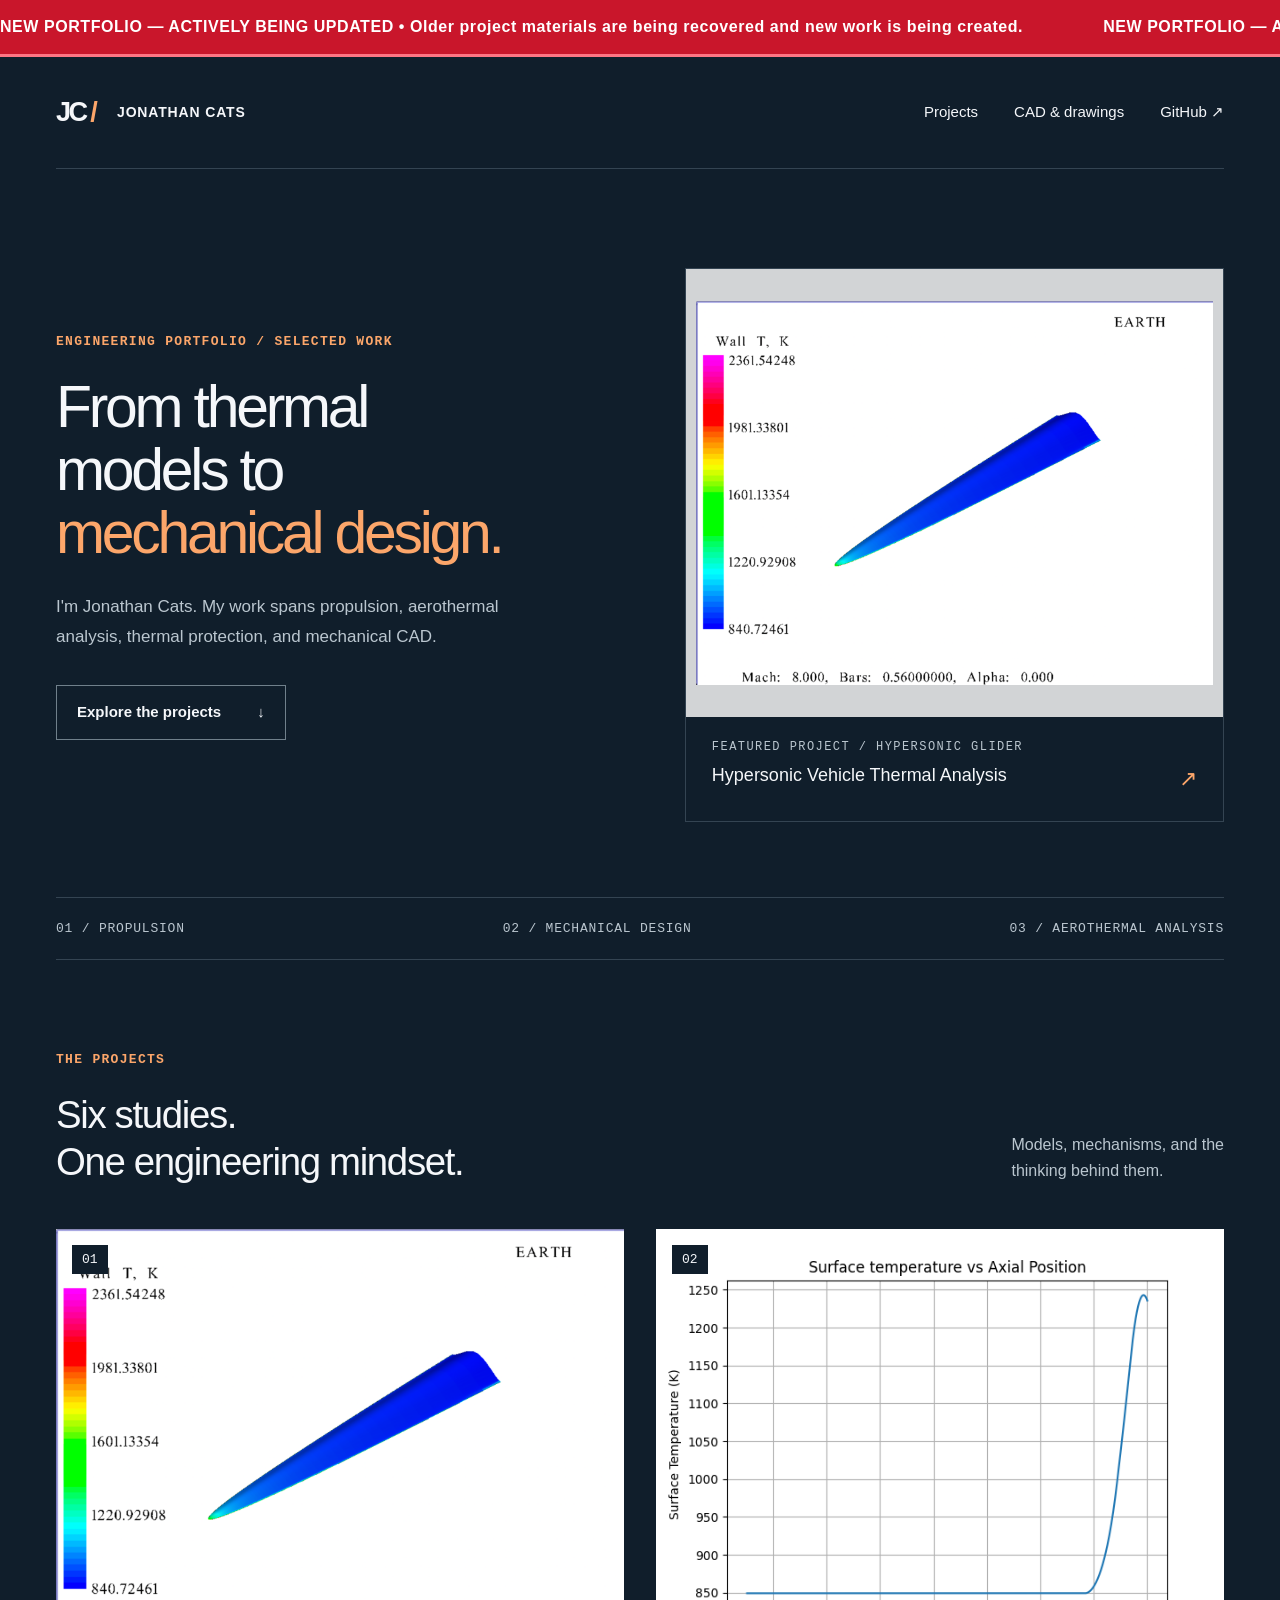
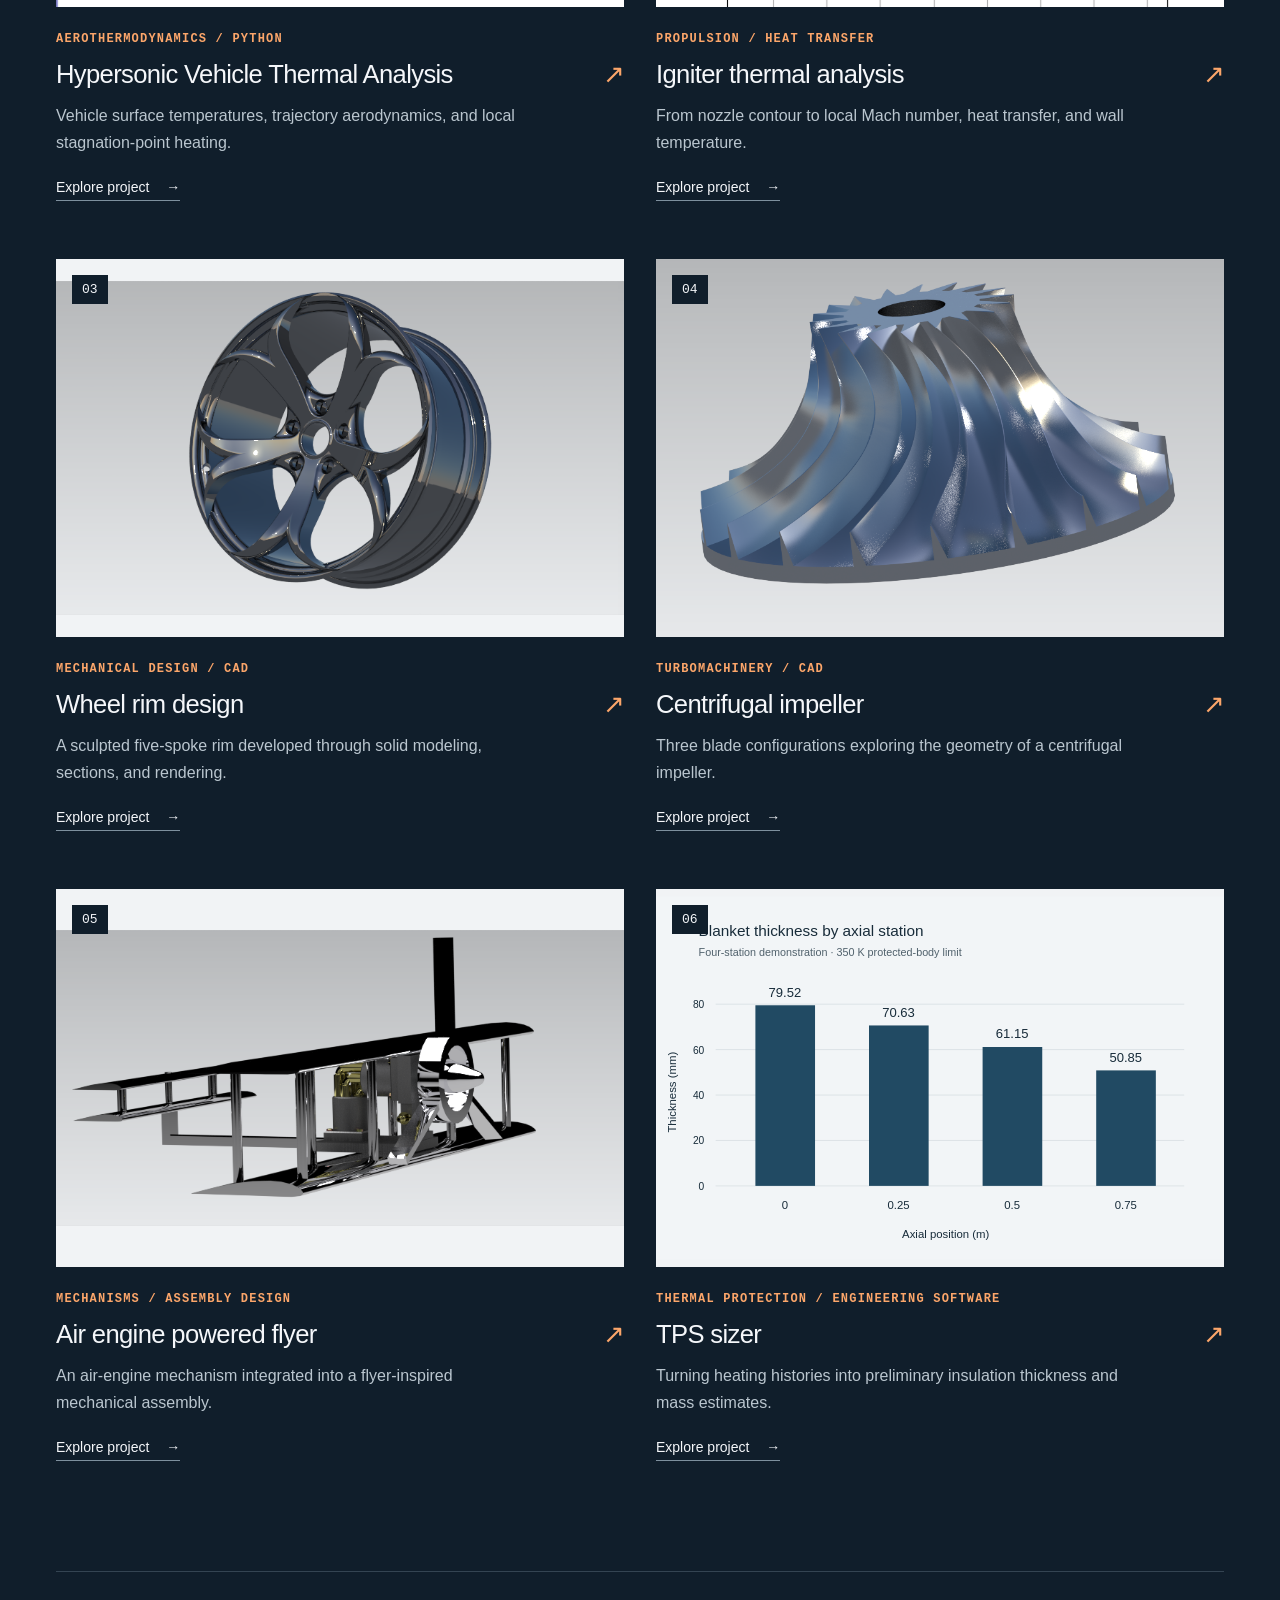
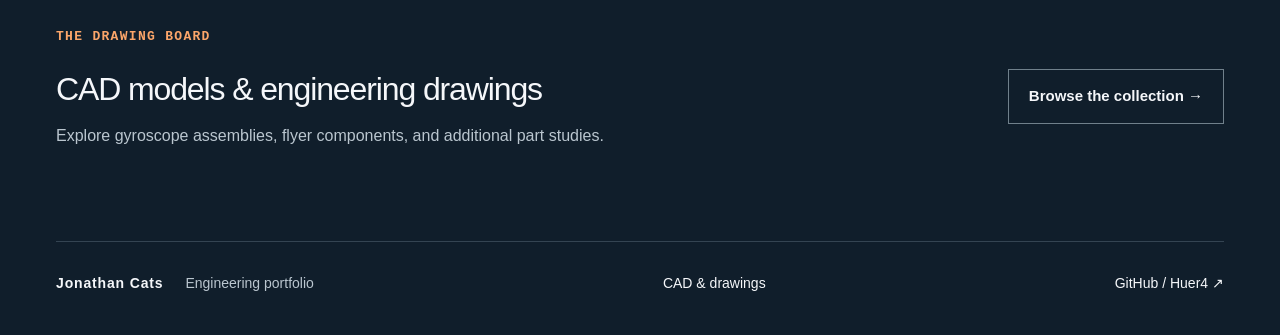
==== commit 7a0b9dfe: "Feature hypersonic glider first throughout portfolio" ====
--- a/index.html
+++ b/index.html
@@ -1 +1 @@
-<!doctype html><html lang="en"><head><meta charset="utf-8"><meta name="viewport" content="width=device-width, initial-scale=1"><meta name="description" content="Jonathan Cats — six projects in propulsion, mechanical CAD, aerothermal analysis, and thermal protection."><meta name="theme-color" content="#101e2b"><meta property="og:title" content="Engineering portfolio"><meta property="og:description" content="Jonathan Cats — six projects in propulsion, mechanical CAD, aerothermal analysis, and thermal protection."><meta property="og:type" content="website"><title>Engineering portfolio | Jonathan Cats</title><link rel="icon" href="assets/favicon.svg" type="image/svg+xml"><link rel="stylesheet" href="styles.9338dca6c385.css"></head><body><a class="skip" href="#main">Skip to content</a><aside class="update-banner" aria-label="Portfolio update notice"><div class="update-banner-track"><span>NEW PORTFOLIO — ACTIVELY BEING UPDATED • Older project materials are being recovered and new work is being created.</span><span aria-hidden="true">NEW PORTFOLIO — ACTIVELY BEING UPDATED • Older project materials are being recovered and new work is being created.</span></div></aside><header><a class="brand" href="index.html"><span class="monogram">JC<span> /</span></span><span>JONATHAN CATS</span></a><nav aria-label="Main navigation"><a href="index.html#projects">Projects</a><a href="cad-library.html">CAD &amp; drawings</a><a href="https://github.com/Huer4">GitHub <span aria-hidden="true">↗</span></a></nav></header><main id="main"><section class="hero"><div class="hero-copy"><p class="eyebrow accent">ENGINEERING PORTFOLIO / SELECTED WORK</p><h1>From thermal<br>models to<br><em>mechanical design.</em></h1><p class="intro">I'm Jonathan Cats. My work spans propulsion, aerothermal analysis, thermal protection, and mechanical CAD.</p><a class="button" href="#projects">Explore the projects <span aria-hidden="true">↓</span></a></div><a class="hero-visual" href="centrifugal-impeller.html" aria-label="Explore the centrifugal impeller project"><div class="hero-image"><img src="assets/impeller.png" alt="Curved-blade centrifugal impeller CAD rendering" width="890" height="598" fetchpriority="high"></div><div class="hero-caption"><span>GEOMETRY IN FOCUS</span><strong>Centrifugal impeller</strong><span aria-hidden="true">↗</span></div></a></section><div class="disciplines"><span>01 / PROPULSION</span><span>02 / MECHANICAL DESIGN</span><span>03 / AEROTHERMAL ANALYSIS</span></div><section id="projects" class="projects"><div class="section-heading"><div><p class="eyebrow accent">THE PROJECTS</p><h2>Six studies.<br>One engineering mindset.</h2></div><p>Models, mechanisms, and the<br>thinking behind them.</p></div><div class="grid"><article class="card"><a href="igniter-thermal-analysis.html" aria-label="Explore Igniter thermal analysis"><div class="card-image "><img src="assets/igniter-temperature.png" alt="Igniter surface temperature plotted against axial position relative to the throat" loading="lazy" width="800" height="540"><span class="image-num">01</span></div><div class="card-info"><p class="eyebrow">PROPULSION / HEAT TRANSFER</p><h3>Igniter thermal analysis<span aria-hidden="true">↗</span></h3><p>From nozzle contour to local Mach number, heat transfer, and wall temperature.</p><span class="card-link">Explore project <span aria-hidden="true">→</span></span></div></a></article><article class="card"><a href="wheel-rim.html" aria-label="Explore Wheel rim design"><div class="card-image "><img src="assets/wheel.png" alt="Dark metallic five-spoke wheel rim CAD rendering" loading="lazy" width="800" height="540"><span class="image-num">02</span></div><div class="card-info"><p class="eyebrow">MECHANICAL DESIGN / CAD</p><h3>Wheel rim design<span aria-hidden="true">↗</span></h3><p>A sculpted five-spoke rim developed through solid modeling, sections, and rendering.</p><span class="card-link">Explore project <span aria-hidden="true">→</span></span></div></a></article><article class="card"><a href="centrifugal-impeller.html" aria-label="Explore Centrifugal impeller"><div class="card-image "><img src="assets/impeller.png" alt="Metallic centrifugal impeller with curved blades" loading="lazy" width="800" height="540"><span class="image-num">03</span></div><div class="card-info"><p class="eyebrow">TURBOMACHINERY / CAD</p><h3>Centrifugal impeller<span aria-hidden="true">↗</span></h3><p>Three blade configurations exploring the geometry of a centrifugal impeller.</p><span class="card-link">Explore project <span aria-hidden="true">→</span></span></div></a></article><article class="card"><a href="air-engine-flyer.html" aria-label="Explore Air engine powered flyer"><div class="card-image"><img src="assets/flyer-assembly.png" alt="Rendered flyer assembly with wings, frame, propeller, and air-engine components" loading="lazy" width="800" height="540"><span class="image-num">04</span></div><div class="card-info"><p class="eyebrow">MECHANISMS / ASSEMBLY DESIGN</p><h3>Air engine powered flyer<span aria-hidden="true">↗</span></h3><p>An air-engine mechanism integrated into a flyer-inspired mechanical assembly.</p><span class="card-link">Explore project <span aria-hidden="true">→</span></span></div></a></article><article class="card"><a href="stagnation-point-heat-flux.html" aria-label="Explore Hypersonic Vehicle Thermal Analysis"><div class="card-image "><img src="assets/teddy_glider_heatmap.webp" alt="Hypersonic vehicle wall-temperature heatmap" loading="lazy" width="800" height="540"><span class="image-num">05</span></div><div class="card-info"><p class="eyebrow">AEROTHERMODYNAMICS / PYTHON</p><h3>Hypersonic Vehicle Thermal Analysis<span aria-hidden="true">↗</span></h3><p>Vehicle surface temperatures, trajectory aerodynamics, and local stagnation-point heating.</p><span class="card-link">Explore project <span aria-hidden="true">→</span></span></div></a></article><article class="card"><a href="tps-sizer.html" aria-label="Explore TPS sizer"><div class="card-image "><img src="assets/tps-thickness.svg" alt="Four-station demonstration showing blanket thickness decreasing from 79.52 to 50.85 millimeters" loading="lazy" width="800" height="540"><span class="image-num">06</span></div><div class="card-info"><p class="eyebrow">THERMAL PROTECTION / ENGINEERING SOFTWARE</p><h3>TPS sizer<span aria-hidden="true">↗</span></h3><p>Turning heating histories into preliminary insulation thickness and mass estimates.</p><span class="card-link">Explore project <span aria-hidden="true">→</span></span></div></a></article></div></section><section class="archive-teaser"><div><p class="eyebrow accent">THE DRAWING BOARD</p><h2>CAD models & engineering drawings</h2><p>Explore gyroscope assemblies, flyer components, and additional part studies.</p></div><a class="button" href="cad-library.html">Browse the collection →</a></section></main><footer><a class="brand" href="index.html">Jonathan Cats<span class="muted">Engineering portfolio</span></a><a href="cad-library.html">CAD &amp; drawings</a><a href="https://github.com/Huer4">GitHub / Huer4 ↗</a></footer></body></html>+<!doctype html><html lang="en"><head><meta charset="utf-8"><meta name="viewport" content="width=device-width, initial-scale=1"><meta name="description" content="Jonathan Cats — six projects in propulsion, mechanical CAD, aerothermal analysis, and thermal protection."><meta name="theme-color" content="#101e2b"><meta property="og:title" content="Engineering portfolio"><meta property="og:description" content="Jonathan Cats — six projects in propulsion, mechanical CAD, aerothermal analysis, and thermal protection."><meta property="og:type" content="website"><title>Engineering portfolio | Jonathan Cats</title><link rel="icon" href="assets/favicon.svg" type="image/svg+xml"><link rel="stylesheet" href="styles.329bed7b4d97.css"></head><body><a class="skip" href="#main">Skip to content</a><aside class="update-banner" aria-label="Portfolio update notice"><div class="update-banner-track"><span>NEW PORTFOLIO — ACTIVELY BEING UPDATED • Older project materials are being recovered and new work is being created.</span><span aria-hidden="true">NEW PORTFOLIO — ACTIVELY BEING UPDATED • Older project materials are being recovered and new work is being created.</span></div></aside><header><a class="brand" href="index.html"><span class="monogram">JC<span> /</span></span><span>JONATHAN CATS</span></a><nav aria-label="Main navigation"><a href="index.html#projects">Projects</a><a href="cad-library.html">CAD &amp; drawings</a><a href="https://github.com/Huer4">GitHub <span aria-hidden="true">↗</span></a></nav></header><main id="main"><section class="hero"><div class="hero-copy"><p class="eyebrow accent">ENGINEERING PORTFOLIO / SELECTED WORK</p><h1>From thermal<br>models to<br><em>mechanical design.</em></h1><p class="intro">I'm Jonathan Cats. My work spans propulsion, aerothermal analysis, thermal protection, and mechanical CAD.</p><a class="button" href="#projects">Explore the projects <span aria-hidden="true">↓</span></a></div><a class="hero-visual" href="stagnation-point-heat-flux.html" aria-label="Explore Hypersonic Vehicle Thermal Analysis"><div class="hero-image"><img src="assets/teddy_glider_heatmap.webp" alt="Hypersonic glider wall-temperature heatmap" width="1536" height="1139" fetchpriority="high"></div><div class="hero-caption"><span>FEATURED PROJECT / HYPERSONIC GLIDER</span><strong>Hypersonic Vehicle Thermal Analysis</strong><span aria-hidden="true">↗</span></div></a></section><div class="disciplines"><span>01 / PROPULSION</span><span>02 / MECHANICAL DESIGN</span><span>03 / AEROTHERMAL ANALYSIS</span></div><section id="projects" class="projects"><div class="section-heading"><div><p class="eyebrow accent">THE PROJECTS</p><h2>Six studies.<br>One engineering mindset.</h2></div><p>Models, mechanisms, and the<br>thinking behind them.</p></div><div class="grid"><article class="card"><a href="stagnation-point-heat-flux.html" aria-label="Explore Hypersonic Vehicle Thermal Analysis"><div class="card-image "><img src="assets/teddy_glider_heatmap.webp" alt="Hypersonic vehicle wall-temperature heatmap" loading="lazy" width="800" height="540"><span class="image-num">01</span></div><div class="card-info"><p class="eyebrow">AEROTHERMODYNAMICS / PYTHON</p><h3>Hypersonic Vehicle Thermal Analysis<span aria-hidden="true">↗</span></h3><p>Vehicle surface temperatures, trajectory aerodynamics, and local stagnation-point heating.</p><span class="card-link">Explore project <span aria-hidden="true">→</span></span></div></a></article><article class="card"><a href="igniter-thermal-analysis.html" aria-label="Explore Igniter thermal analysis"><div class="card-image "><img src="assets/igniter-temperature.png" alt="Igniter surface temperature plotted against axial position relative to the throat" loading="lazy" width="800" height="540"><span class="image-num">02</span></div><div class="card-info"><p class="eyebrow">PROPULSION / HEAT TRANSFER</p><h3>Igniter thermal analysis<span aria-hidden="true">↗</span></h3><p>From nozzle contour to local Mach number, heat transfer, and wall temperature.</p><span class="card-link">Explore project <span aria-hidden="true">→</span></span></div></a></article><article class="card"><a href="wheel-rim.html" aria-label="Explore Wheel rim design"><div class="card-image "><img src="assets/wheel.png" alt="Dark metallic five-spoke wheel rim CAD rendering" loading="lazy" width="800" height="540"><span class="image-num">03</span></div><div class="card-info"><p class="eyebrow">MECHANICAL DESIGN / CAD</p><h3>Wheel rim design<span aria-hidden="true">↗</span></h3><p>A sculpted five-spoke rim developed through solid modeling, sections, and rendering.</p><span class="card-link">Explore project <span aria-hidden="true">→</span></span></div></a></article><article class="card"><a href="centrifugal-impeller.html" aria-label="Explore Centrifugal impeller"><div class="card-image "><img src="assets/impeller.png" alt="Metallic centrifugal impeller with curved blades" loading="lazy" width="800" height="540"><span class="image-num">04</span></div><div class="card-info"><p class="eyebrow">TURBOMACHINERY / CAD</p><h3>Centrifugal impeller<span aria-hidden="true">↗</span></h3><p>Three blade configurations exploring the geometry of a centrifugal impeller.</p><span class="card-link">Explore project <span aria-hidden="true">→</span></span></div></a></article><article class="card"><a href="air-engine-flyer.html" aria-label="Explore Air engine powered flyer"><div class="card-image"><img src="assets/flyer-assembly.png" alt="Rendered flyer assembly with wings, frame, propeller, and air-engine components" loading="lazy" width="800" height="540"><span class="image-num">05</span></div><div class="card-info"><p class="eyebrow">MECHANISMS / ASSEMBLY DESIGN</p><h3>Air engine powered flyer<span aria-hidden="true">↗</span></h3><p>An air-engine mechanism integrated into a flyer-inspired mechanical assembly.</p><span class="card-link">Explore project <span aria-hidden="true">→</span></span></div></a></article><article class="card"><a href="tps-sizer.html" aria-label="Explore TPS sizer"><div class="card-image "><img src="assets/tps-thickness.svg" alt="Four-station demonstration showing blanket thickness decreasing from 79.52 to 50.85 millimeters" loading="lazy" width="800" height="540"><span class="image-num">06</span></div><div class="card-info"><p class="eyebrow">THERMAL PROTECTION / ENGINEERING SOFTWARE</p><h3>TPS sizer<span aria-hidden="true">↗</span></h3><p>Turning heating histories into preliminary insulation thickness and mass estimates.</p><span class="card-link">Explore project <span aria-hidden="true">→</span></span></div></a></article></div></section><section class="archive-teaser"><div><p class="eyebrow accent">THE DRAWING BOARD</p><h2>CAD models & engineering drawings</h2><p>Explore gyroscope assemblies, flyer components, and additional part studies.</p></div><a class="button" href="cad-library.html">Browse the collection →</a></section></main><footer><a class="brand" href="index.html">Jonathan Cats<span class="muted">Engineering portfolio</span></a><a href="cad-library.html">CAD &amp; drawings</a><a href="https://github.com/Huer4">GitHub / Huer4 ↗</a></footer></body></html>
--- a/styles.329bed7b4d97.css
+++ b/styles.329bed7b4d97.css
@@ -0,0 +1,17 @@
+:root{--bg:#101e2b;--surface:#182a3a;--line:#344452;--text:#f5f7fa;--muted:#bac6cf;--accent:#fca66a;--max:1280px;color-scheme:dark;font-family:Arial,Helvetica,sans-serif}*{box-sizing:border-box}html{scroll-behavior:smooth;scroll-padding-top:32px}body{margin:0;background:var(--bg);color:var(--text);font-size:16px;line-height:1.65}a{color:inherit;text-decoration:none}a:focus-visible{outline:3px solid var(--accent);outline-offset:7px}img{display:block;max-width:100%;height:auto}header,footer,main{width:min(var(--max),calc(100% - 112px));margin:auto}header{display:flex;align-items:center;justify-content:space-between;min-height:112px;border-bottom:1px solid var(--line);gap:28px}.brand{display:flex;align-items:center;gap:22px;font-size:.875rem;font-weight:700;letter-spacing:.06em}.monogram{font-size:1.7rem;letter-spacing:-.1em}.monogram span{color:var(--accent)}nav{display:flex;gap:36px;font-size:.9375rem}nav a:hover,.back:hover{color:var(--accent)}.hero{display:grid;grid-template-columns:1.07fr 1fr;align-items:center;gap:52px;padding:90px 0 84px}.eyebrow{font-family:'Courier New',monospace;font-size:.8125rem;letter-spacing:.1em;font-weight:700;line-height:1.6;margin:0 0 22px}.accent{color:var(--accent)}h1,h2,h3,p{margin-top:0}h1{font-size:clamp(2.9rem,4.6vw,4.65rem);font-weight:500;line-height:1.07;letter-spacing:-.055em;margin-bottom:28px}h1 em{font-style:normal;color:var(--accent)}.intro{font-size:1.0625rem;color:var(--muted);max-width:460px;margin:0 0 32px;line-height:1.8}.button{display:inline-flex;gap:36px;padding:14px 20px;border:1px solid #70808b;font-weight:600;font-size:.9375rem}.button:hover{background:var(--accent);color:var(--bg);border-color:var(--accent)}.hero-visual{border:1px solid var(--line);transform:translateY(9px)}.hero-image{background:#d2d4d6;padding:32px 0}.hero-image img{width:100%;aspect-ratio:1.4;object-fit:contain}.hero-caption{display:grid;grid-template-columns:1fr auto;gap:7px 20px;padding:23px 26px}.hero-caption>span:first-child{grid-column:1/-1;color:var(--muted);font:12px 'Courier New',monospace;letter-spacing:.12em}.hero-caption strong{font-size:1.125rem;font-weight:500}.hero-caption>span:last-child{color:var(--accent);font-size:1.4rem}.disciplines{border-top:1px solid var(--line);border-bottom:1px solid var(--line);padding:23px 0;display:flex;justify-content:space-between;gap:20px;color:var(--muted);font:.8125rem 'Courier New',monospace;letter-spacing:.06em}.projects{padding:90px 0 110px}.section-heading{display:flex;justify-content:space-between;align-items:end;margin-bottom:44px;gap:35px}.section-heading h2{font-size:clamp(2rem,3vw,2.8rem);font-weight:400;line-height:1.2;letter-spacing:-.035em;margin:0}.section-heading>p{color:var(--muted);margin:0}.grid{display:grid;grid-template-columns:1fr 1fr;gap:58px 32px}.card{min-width:0}.card-image{position:relative;background:#f1f3f5;aspect-ratio:1.5;overflow:hidden;display:grid;place-items:center}.card-image img{width:100%;height:100%;object-fit:contain;transition:transform .35s}.card a:hover .card-image img{transform:scale(1.025)}.image-num{position:absolute;top:16px;left:16px;background:var(--bg);color:var(--text);padding:3px 10px;font:.8125rem/1.8 'Courier New',monospace}.small-preview img{width:70%;height:70%;object-fit:contain}.card-info{padding:23px 0 0}.card-info .eyebrow{color:var(--accent);font-size:.75rem;margin-bottom:10px}.card h3{font-size:clamp(1.25rem,2vw,1.75rem);letter-spacing:-.025em;font-weight:500;line-height:1.25;display:flex;justify-content:space-between;gap:14px;margin-bottom:12px}.card h3 span{color:var(--accent)}.card-info>p:not(.eyebrow){color:var(--muted);max-width:470px;margin-bottom:18px}.card-link{font-size:.875rem;border-bottom:1px solid #7e909e;padding-bottom:5px}.card-link span{margin-left:13px}footer{padding:30px 0 40px;border-top:1px solid var(--line);display:flex;justify-content:space-between;align-items:center;gap:24px;font-size:.875rem}.muted{color:var(--muted);font-weight:400;letter-spacing:0}.skip{position:fixed;top:-100px;left:16px;background:var(--accent);color:var(--bg);padding:12px;z-index:10}.skip:focus{top:12px}.detail{padding-top:36px}.back{font-size:.875rem;color:var(--muted)}.project-heading{padding:65px 0 38px;max-width:1000px}.project-heading h1{font-size:clamp(2.9rem,6vw,5.5rem);max-width:950px}.detail-intro{font-size:1.25rem;line-height:1.6;max-width:730px;color:var(--muted)}.project-meta{display:flex;flex-wrap:wrap;gap:12px 28px;font-size:.875rem;color:var(--muted);margin-top:30px}.project-meta>span:first-child{color:var(--accent)}.metrics{display:grid;grid-template-columns:repeat(3,1fr);padding:28px 0;border-block:1px solid var(--line);gap:24px}.metrics>div{display:flex;flex-direction:column;gap:7px}.metrics strong{font-size:clamp(1.6rem,3.2vw,2.7rem);font-weight:400;letter-spacing:-.04em}.metrics span{color:var(--muted);font-size:.875rem}.case-layout{display:grid;grid-template-columns:1fr 2.5fr;gap:70px;margin:66px 0}.case-layout aside{color:var(--muted);font-size:.875rem}.case-layout aside .eyebrow{color:var(--accent);margin-bottom:14px}.case-copy{max-width:780px}.case-copy h2{font-weight:500;font-size:1.5rem;margin-bottom:13px;letter-spacing:-.025em}.case-copy section{margin-bottom:34px}.case-copy p{color:var(--muted);font-size:1.0625rem;line-height:1.85}.model-note{border-left:2px solid var(--accent);padding:9px 0 9px 25px;margin-top:40px}.model-note h3{font-size:.9375rem;margin-bottom:8px;font-weight:500}.model-note p{font-size:.9375rem;margin-bottom:0}.gallery{display:grid;grid-template-columns:repeat(2,minmax(0,1fr));gap:34px;margin-bottom:70px}figure{margin:0;min-width:0}figure:first-child{grid-column:1/-1}figure>a{background:#f5f6f7;display:grid;place-items:center;padding:20px}figure img{max-height:650px;object-fit:contain;width:100%}figure.preview-figure>a{min-height:330px}figure.preview-figure img{width:494px;max-width:100%}.gallery figcaption{display:flex;gap:20px;font-size:.875rem;color:var(--muted);padding:16px 0}.gallery figcaption span{font:.75rem/1.9 'Courier New',monospace;color:var(--accent);white-space:nowrap}.next-project{border-top:1px solid var(--line);display:grid;grid-template-columns:1fr auto;padding:38px 0 70px;gap:12px}.next-project .eyebrow{grid-column:1/-1;margin:0;color:var(--accent)}.next-project strong{font-weight:400;font-size:clamp(1.5rem,3vw,2.5rem);letter-spacing:-.03em}.next-project>span:last-child{font-size:2rem;color:var(--accent)}@media(min-width:1500px){.hero{padding-block:110px}}@media(max-width:1000px){header,footer,main{width:calc(100% - 64px)}.hero{gap:32px;padding-block:65px}h1{font-size:3.3rem}.hero-image{padding:20px 0}.brand{gap:12px}.disciplines{font-size:.75rem;letter-spacing:0}.case-layout{gap:35px;grid-template-columns:1fr 3fr}}@media(max-width:720px){header,footer,main{width:calc(100% - 40px)}header{min-height:86px}.brand{font-size:.75rem;gap:10px}.monogram{font-size:1.5rem}nav{gap:18px;font-size:.875rem}.hero{grid-template-columns:1fr;padding:48px 0;gap:36px}h1{font-size:clamp(2.75rem,9vw,4rem)}.hero-visual{transform:none}.hero-image{padding:0}.hero-image img{aspect-ratio:1.6}.disciplines{flex-wrap:wrap;gap:16px;font-size:.75rem}.projects{padding:54px 0 60px}.section-heading{align-items:start;flex-direction:column;gap:20px}.section-heading>p br{display:none}.grid{grid-template-columns:1fr;gap:42px}.card h3{font-size:1.6rem}.card-image{aspect-ratio:1.5}.card-info{padding-top:20px}footer{align-items:start;flex-direction:column}.project-heading{padding-top:42px}.project-heading h1{font-size:3rem}.detail-intro{font-size:1.125rem}.metrics{gap:15px}.metrics strong{font-size:1.6rem}.metrics span{font-size:.8125rem}.case-layout{grid-template-columns:1fr;gap:15px;margin:42px 0}.case-layout aside{display:none}.gallery{grid-template-columns:1fr}.gallery figure:first-child{grid-column:auto}figure>a{padding:8px}.gallery figcaption{gap:12px}.project-meta{gap:10px}.next-project{padding-bottom:45px}}@media(max-width:380px){header .brand>span:last-child{max-width:85px;line-height:1.4}.metrics{grid-template-columns:1fr}.metrics>div{flex-direction:row;align-items:baseline;justify-content:space-between}}@media(prefers-reduced-motion:reduce){html{scroll-behavior:auto}.card-image img{transition:none}}@media print{body{background:white;color:black}header,footer,nav,.back,.next-project{display:none}main{width:100%}.case-copy p,.model-note p,.metrics span,.detail-intro{color:#333}.gallery figure{break-inside:avoid}}
+
+/* CAD and drawing collection */
+.library-note{max-width:850px;color:var(--muted);font-size:1rem}.library-group{padding:18px 0 55px}.library-group>h2,.selected-drawings h2,.archive-teaser h2{font-size:2rem;font-weight:400;letter-spacing:-.035em;line-height:1.25}.library-grid{display:grid;grid-template-columns:repeat(2,minmax(0,1fr));gap:30px}.library-card{border:1px solid var(--line);padding:16px;min-width:0}.paired-previews{display:grid;grid-template-columns:1fr 1fr;gap:8px;background:#eff1f3}.paired-previews a{display:grid;place-items:center;min-width:0;aspect-ratio:1.1;background:#eff1f3;color:#182a3a}.paired-previews img{width:100%;height:100%;max-height:250px;object-fit:contain}.library-card h3{font-size:1.125rem;font-weight:500;margin:18px 0 12px}.library-links{display:flex;gap:12px 24px;flex-wrap:wrap;font-size:.875rem}.library-links a{color:var(--accent);text-decoration:underline;text-underline-offset:4px}.selected-drawings{margin:30px 0 75px}.selected-drawings>p:not(.eyebrow){color:var(--muted);max-width:800px}.drawing-pair{display:grid;grid-template-columns:1fr 1fr;gap:28px;margin:30px 0}.drawing-pair figure>a{padding:0}.drawing-pair figcaption{font-size:.9375rem;margin-top:12px}.drawing-pair figcaption a{color:var(--accent)}.gallery .flyer-figure{grid-column:1/-1}.archive-teaser{border-top:1px solid var(--line);display:flex;justify-content:space-between;align-items:center;gap:32px;padding:55px 0 75px}.archive-teaser p:not(.eyebrow){color:var(--muted)}.archive-teaser .button{flex-shrink:0}.archive-teaser h2{margin-bottom:14px}@media(max-width:720px){header{flex-wrap:wrap;gap:8px;padding:18px 0}header nav{width:100%;justify-content:space-between;gap:12px;padding-top:8px}.library-grid,.drawing-pair{grid-template-columns:1fr}.archive-teaser{display:block}.archive-teaser .button{margin-top:12px}.library-group>h2,.selected-drawings h2,.archive-teaser h2{font-size:1.6rem}}
+
+.engineering-decisions h3{font-size:1.125rem;font-weight:500;margin:28px 0 10px}.contour-section{margin:0 0 70px}.contour-section h2{font-size:2rem;font-weight:400;letter-spacing:-.035em;line-height:1.25}.contour-section>p:not(.eyebrow){color:var(--muted);max-width:850px}.contour-section figure{margin:28px 0}.contour-section figure>a{padding:0}.contour-section figcaption{color:var(--muted);font-size:.875rem;padding-top:14px}
+
+.site-update-note{width:min(var(--max),calc(100% - 112px));margin:0 auto;padding:22px 0;color:var(--muted);font-size:.875rem;line-height:1.7;border-top:1px solid var(--line)}@media(max-width:1000px){.site-update-note{width:calc(100% - 64px)}}@media(max-width:720px){.site-update-note{width:calc(100% - 40px)}}
+
+/* Prominent homepage update banner */
+.update-banner{width:100%;overflow:hidden;background:#c9162b;color:#fff;border-bottom:3px solid #ff7584;font-size:1rem;font-weight:700;letter-spacing:.035em;line-height:1.5;padding:15px 0}.update-banner-track{display:flex;width:max-content;animation:portfolio-notice 26s linear infinite}.update-banner-track span{display:block;flex-shrink:0;white-space:nowrap;padding-right:80px}.update-banner:hover .update-banner-track{animation-play-state:paused}@keyframes portfolio-notice{from{transform:translateX(0)}to{transform:translateX(-50%)}}@media(prefers-reduced-motion:reduce){.update-banner-track{animation:none;width:auto}.update-banner-track span{white-space:normal;padding:0 20px}.update-banner-track span[aria-hidden]{display:none}}
+
+.geometry-section{margin:50px 0}.geometry-section h2{font-size:2rem;font-weight:400;letter-spacing:-.035em}.geometry-section>p{color:var(--muted);max-width:900px}#geometry-viewer{width:100%;height:440px;border:1px solid var(--line);background:#e5eaee}#geometry-viewer canvas{display:block;width:100%;height:100%;touch-action:none}#model-status{font-size:.875rem;margin:14px 0}.model-controls{display:flex;flex-wrap:wrap;align-items:center;gap:10px}.model-controls button,.model-controls a{font:inherit;font-size:.875rem;padding:9px 13px;border:1px solid #70808b;background:transparent;color:var(--text);cursor:pointer}.model-controls button:hover,.model-controls button[aria-pressed="true"]{background:var(--accent);color:var(--bg)}.model-controls button:focus-visible{outline:3px solid var(--accent);outline-offset:3px}.model-controls button:disabled{opacity:.4;cursor:wait}.model-controls a{color:var(--accent)}@media(max-width:720px){#geometry-viewer{height:330px}}
+
+.mesh-comparison{margin:64px 0}.mesh-pair{display:grid;grid-template-columns:1fr 1fr;gap:24px;align-items:start;margin:24px 0 56px}.mesh-pair figure{margin:0}.mesh-pair img{width:100%;display:block}.mesh-pair figcaption{font-size:.85rem;line-height:1.6;color:var(--muted,#aebbc5);padding-top:14px}.geometry-viewer{height:440px;overflow:hidden;background:#e5eaee}.geometry-viewer canvas{display:block;max-width:100%}@media(max-width:800px){.mesh-pair{grid-template-columns:1fr}.geometry-viewer{height:330px}}
+
+.mesh-pair>figure{grid-column:auto;width:100%;min-width:0}.mesh-pair>[data-model-viewer]{min-width:0;width:100%}.mesh-pair{grid-template-columns:repeat(2,minmax(0,1fr))}@media(max-width:800px){.mesh-pair{grid-template-columns:minmax(0,1fr)}}
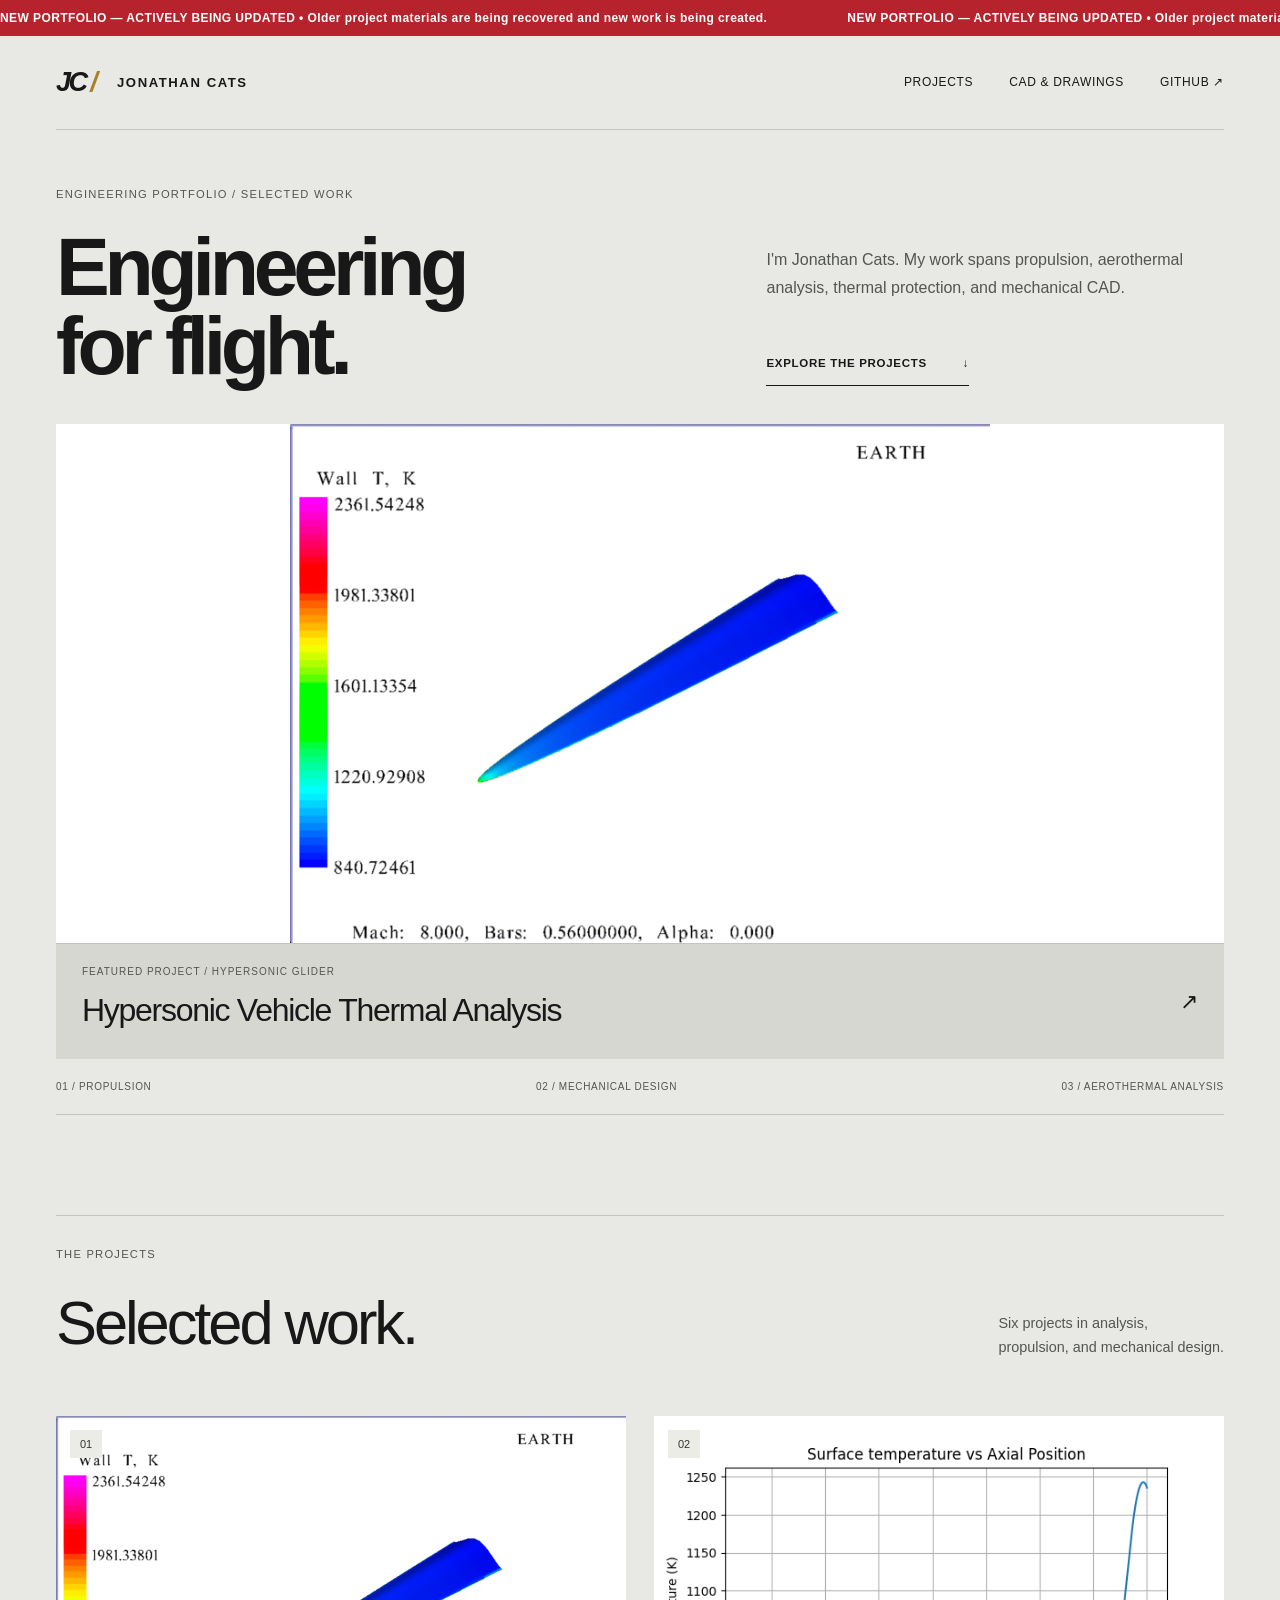
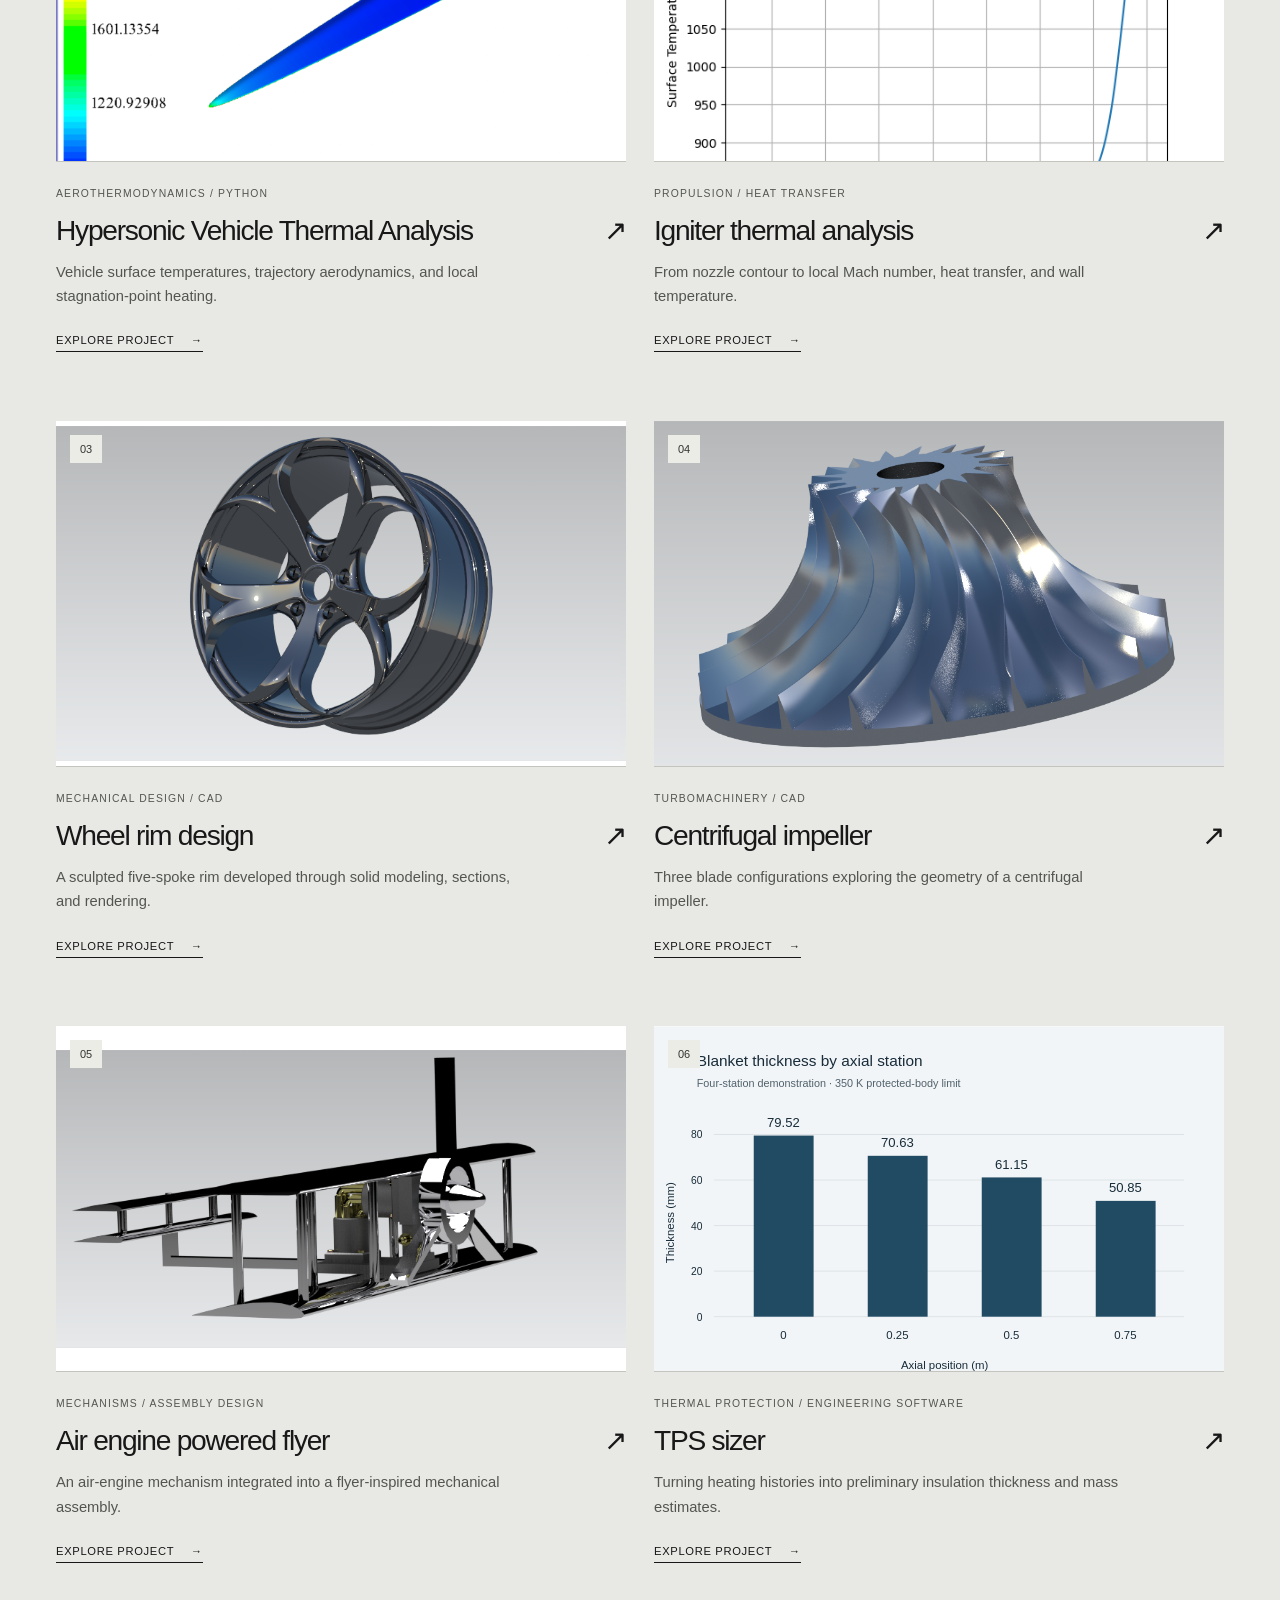
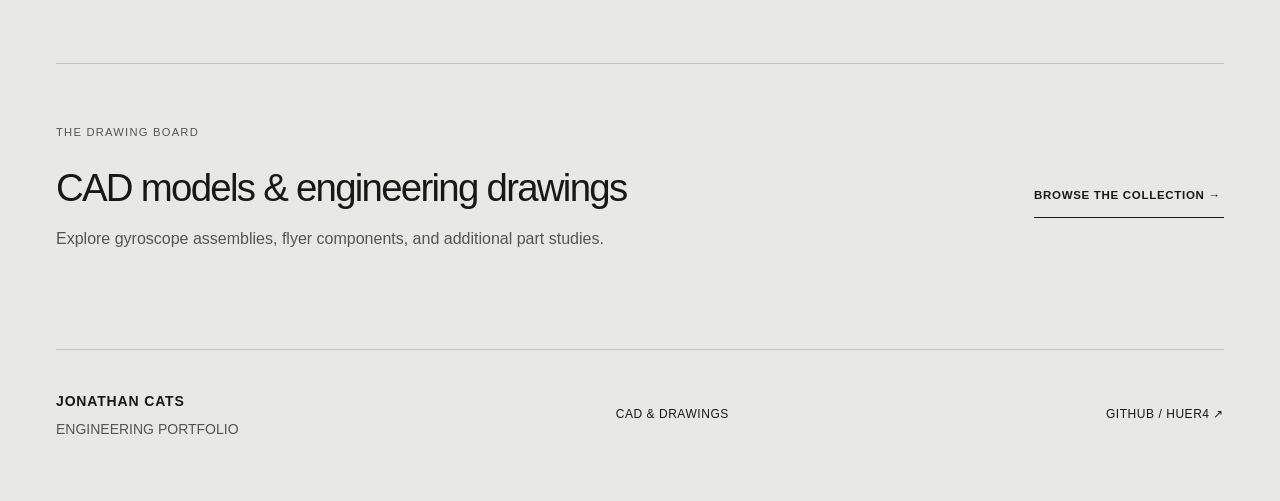
==== commit 0b2e45a1: "Restyle portfolio with an aerospace editorial theme" ====
--- a/index.html
+++ b/index.html
@@ -1 +1 @@
-<!doctype html><html lang="en"><head><meta charset="utf-8"><meta name="viewport" content="width=device-width, initial-scale=1"><meta name="description" content="Jonathan Cats — six projects in propulsion, mechanical CAD, aerothermal analysis, and thermal protection."><meta name="theme-color" content="#101e2b"><meta property="og:title" content="Engineering portfolio"><meta property="og:description" content="Jonathan Cats — six projects in propulsion, mechanical CAD, aerothermal analysis, and thermal protection."><meta property="og:type" content="website"><title>Engineering portfolio | Jonathan Cats</title><link rel="icon" href="assets/favicon.svg" type="image/svg+xml"><link rel="stylesheet" href="styles.329bed7b4d97.css"></head><body><a class="skip" href="#main">Skip to content</a><aside class="update-banner" aria-label="Portfolio update notice"><div class="update-banner-track"><span>NEW PORTFOLIO — ACTIVELY BEING UPDATED • Older project materials are being recovered and new work is being created.</span><span aria-hidden="true">NEW PORTFOLIO — ACTIVELY BEING UPDATED • Older project materials are being recovered and new work is being created.</span></div></aside><header><a class="brand" href="index.html"><span class="monogram">JC<span> /</span></span><span>JONATHAN CATS</span></a><nav aria-label="Main navigation"><a href="index.html#projects">Projects</a><a href="cad-library.html">CAD &amp; drawings</a><a href="https://github.com/Huer4">GitHub <span aria-hidden="true">↗</span></a></nav></header><main id="main"><section class="hero"><div class="hero-copy"><p class="eyebrow accent">ENGINEERING PORTFOLIO / SELECTED WORK</p><h1>From thermal<br>models to<br><em>mechanical design.</em></h1><p class="intro">I'm Jonathan Cats. My work spans propulsion, aerothermal analysis, thermal protection, and mechanical CAD.</p><a class="button" href="#projects">Explore the projects <span aria-hidden="true">↓</span></a></div><a class="hero-visual" href="stagnation-point-heat-flux.html" aria-label="Explore Hypersonic Vehicle Thermal Analysis"><div class="hero-image"><img src="assets/teddy_glider_heatmap.webp" alt="Hypersonic glider wall-temperature heatmap" width="1536" height="1139" fetchpriority="high"></div><div class="hero-caption"><span>FEATURED PROJECT / HYPERSONIC GLIDER</span><strong>Hypersonic Vehicle Thermal Analysis</strong><span aria-hidden="true">↗</span></div></a></section><div class="disciplines"><span>01 / PROPULSION</span><span>02 / MECHANICAL DESIGN</span><span>03 / AEROTHERMAL ANALYSIS</span></div><section id="projects" class="projects"><div class="section-heading"><div><p class="eyebrow accent">THE PROJECTS</p><h2>Six studies.<br>One engineering mindset.</h2></div><p>Models, mechanisms, and the<br>thinking behind them.</p></div><div class="grid"><article class="card"><a href="stagnation-point-heat-flux.html" aria-label="Explore Hypersonic Vehicle Thermal Analysis"><div class="card-image "><img src="assets/teddy_glider_heatmap.webp" alt="Hypersonic vehicle wall-temperature heatmap" loading="lazy" width="800" height="540"><span class="image-num">01</span></div><div class="card-info"><p class="eyebrow">AEROTHERMODYNAMICS / PYTHON</p><h3>Hypersonic Vehicle Thermal Analysis<span aria-hidden="true">↗</span></h3><p>Vehicle surface temperatures, trajectory aerodynamics, and local stagnation-point heating.</p><span class="card-link">Explore project <span aria-hidden="true">→</span></span></div></a></article><article class="card"><a href="igniter-thermal-analysis.html" aria-label="Explore Igniter thermal analysis"><div class="card-image "><img src="assets/igniter-temperature.png" alt="Igniter surface temperature plotted against axial position relative to the throat" loading="lazy" width="800" height="540"><span class="image-num">02</span></div><div class="card-info"><p class="eyebrow">PROPULSION / HEAT TRANSFER</p><h3>Igniter thermal analysis<span aria-hidden="true">↗</span></h3><p>From nozzle contour to local Mach number, heat transfer, and wall temperature.</p><span class="card-link">Explore project <span aria-hidden="true">→</span></span></div></a></article><article class="card"><a href="wheel-rim.html" aria-label="Explore Wheel rim design"><div class="card-image "><img src="assets/wheel.png" alt="Dark metallic five-spoke wheel rim CAD rendering" loading="lazy" width="800" height="540"><span class="image-num">03</span></div><div class="card-info"><p class="eyebrow">MECHANICAL DESIGN / CAD</p><h3>Wheel rim design<span aria-hidden="true">↗</span></h3><p>A sculpted five-spoke rim developed through solid modeling, sections, and rendering.</p><span class="card-link">Explore project <span aria-hidden="true">→</span></span></div></a></article><article class="card"><a href="centrifugal-impeller.html" aria-label="Explore Centrifugal impeller"><div class="card-image "><img src="assets/impeller.png" alt="Metallic centrifugal impeller with curved blades" loading="lazy" width="800" height="540"><span class="image-num">04</span></div><div class="card-info"><p class="eyebrow">TURBOMACHINERY / CAD</p><h3>Centrifugal impeller<span aria-hidden="true">↗</span></h3><p>Three blade configurations exploring the geometry of a centrifugal impeller.</p><span class="card-link">Explore project <span aria-hidden="true">→</span></span></div></a></article><article class="card"><a href="air-engine-flyer.html" aria-label="Explore Air engine powered flyer"><div class="card-image"><img src="assets/flyer-assembly.png" alt="Rendered flyer assembly with wings, frame, propeller, and air-engine components" loading="lazy" width="800" height="540"><span class="image-num">05</span></div><div class="card-info"><p class="eyebrow">MECHANISMS / ASSEMBLY DESIGN</p><h3>Air engine powered flyer<span aria-hidden="true">↗</span></h3><p>An air-engine mechanism integrated into a flyer-inspired mechanical assembly.</p><span class="card-link">Explore project <span aria-hidden="true">→</span></span></div></a></article><article class="card"><a href="tps-sizer.html" aria-label="Explore TPS sizer"><div class="card-image "><img src="assets/tps-thickness.svg" alt="Four-station demonstration showing blanket thickness decreasing from 79.52 to 50.85 millimeters" loading="lazy" width="800" height="540"><span class="image-num">06</span></div><div class="card-info"><p class="eyebrow">THERMAL PROTECTION / ENGINEERING SOFTWARE</p><h3>TPS sizer<span aria-hidden="true">↗</span></h3><p>Turning heating histories into preliminary insulation thickness and mass estimates.</p><span class="card-link">Explore project <span aria-hidden="true">→</span></span></div></a></article></div></section><section class="archive-teaser"><div><p class="eyebrow accent">THE DRAWING BOARD</p><h2>CAD models & engineering drawings</h2><p>Explore gyroscope assemblies, flyer components, and additional part studies.</p></div><a class="button" href="cad-library.html">Browse the collection →</a></section></main><footer><a class="brand" href="index.html">Jonathan Cats<span class="muted">Engineering portfolio</span></a><a href="cad-library.html">CAD &amp; drawings</a><a href="https://github.com/Huer4">GitHub / Huer4 ↗</a></footer></body></html>+<!doctype html><html lang="en"><head><meta charset="utf-8"><meta name="viewport" content="width=device-width, initial-scale=1"><meta name="description" content="Jonathan Cats — six projects in propulsion, mechanical CAD, aerothermal analysis, and thermal protection."><meta name="theme-color" content="#101e2b"><meta property="og:title" content="Engineering portfolio"><meta property="og:description" content="Jonathan Cats — six projects in propulsion, mechanical CAD, aerothermal analysis, and thermal protection."><meta property="og:type" content="website"><title>Engineering portfolio | Jonathan Cats</title><link rel="icon" href="assets/favicon.svg" type="image/svg+xml"><link rel="stylesheet" href="styles.945fbb3e1028.css"></head><body><a class="skip" href="#main">Skip to content</a><aside class="update-banner" aria-label="Portfolio update notice"><div class="update-banner-track"><span>NEW PORTFOLIO — ACTIVELY BEING UPDATED • Older project materials are being recovered and new work is being created.</span><span aria-hidden="true">NEW PORTFOLIO — ACTIVELY BEING UPDATED • Older project materials are being recovered and new work is being created.</span></div></aside><header><a class="brand" href="index.html"><span class="monogram">JC<span> /</span></span><span>JONATHAN CATS</span></a><nav aria-label="Main navigation"><a href="index.html#projects">Projects</a><a href="cad-library.html">CAD &amp; drawings</a><a href="https://github.com/Huer4">GitHub <span aria-hidden="true">↗</span></a></nav></header><main id="main"><section class="hero"><div class="hero-copy"><p class="eyebrow accent">ENGINEERING PORTFOLIO / SELECTED WORK</p><h1>Engineering<br>for <em>flight.</em></h1><p class="intro">I'm Jonathan Cats. My work spans propulsion, aerothermal analysis, thermal protection, and mechanical CAD.</p><a class="button" href="#projects">Explore the projects <span aria-hidden="true">↓</span></a></div><a class="hero-visual" href="stagnation-point-heat-flux.html" aria-label="Explore Hypersonic Vehicle Thermal Analysis"><div class="hero-image"><img src="assets/teddy_glider_heatmap.webp" alt="Hypersonic glider wall-temperature heatmap" width="1536" height="1139" fetchpriority="high"></div><div class="hero-caption"><span>FEATURED PROJECT / HYPERSONIC GLIDER</span><strong>Hypersonic Vehicle Thermal Analysis</strong><span aria-hidden="true">↗</span></div></a></section><div class="disciplines"><span>01 / PROPULSION</span><span>02 / MECHANICAL DESIGN</span><span>03 / AEROTHERMAL ANALYSIS</span></div><section id="projects" class="projects"><div class="section-heading"><div><p class="eyebrow accent">THE PROJECTS</p><h2>Selected work.</h2></div><p>Six projects in analysis,<br>propulsion, and mechanical design.</p></div><div class="grid"><article class="card"><a href="stagnation-point-heat-flux.html" aria-label="Explore Hypersonic Vehicle Thermal Analysis"><div class="card-image "><img src="assets/teddy_glider_heatmap.webp" alt="Hypersonic vehicle wall-temperature heatmap" loading="lazy" width="800" height="540"><span class="image-num">01</span></div><div class="card-info"><p class="eyebrow">AEROTHERMODYNAMICS / PYTHON</p><h3>Hypersonic Vehicle Thermal Analysis<span aria-hidden="true">↗</span></h3><p>Vehicle surface temperatures, trajectory aerodynamics, and local stagnation-point heating.</p><span class="card-link">Explore project <span aria-hidden="true">→</span></span></div></a></article><article class="card"><a href="igniter-thermal-analysis.html" aria-label="Explore Igniter thermal analysis"><div class="card-image "><img src="assets/igniter-temperature.png" alt="Igniter surface temperature plotted against axial position relative to the throat" loading="lazy" width="800" height="540"><span class="image-num">02</span></div><div class="card-info"><p class="eyebrow">PROPULSION / HEAT TRANSFER</p><h3>Igniter thermal analysis<span aria-hidden="true">↗</span></h3><p>From nozzle contour to local Mach number, heat transfer, and wall temperature.</p><span class="card-link">Explore project <span aria-hidden="true">→</span></span></div></a></article><article class="card"><a href="wheel-rim.html" aria-label="Explore Wheel rim design"><div class="card-image "><img src="assets/wheel.png" alt="Dark metallic five-spoke wheel rim CAD rendering" loading="lazy" width="800" height="540"><span class="image-num">03</span></div><div class="card-info"><p class="eyebrow">MECHANICAL DESIGN / CAD</p><h3>Wheel rim design<span aria-hidden="true">↗</span></h3><p>A sculpted five-spoke rim developed through solid modeling, sections, and rendering.</p><span class="card-link">Explore project <span aria-hidden="true">→</span></span></div></a></article><article class="card"><a href="centrifugal-impeller.html" aria-label="Explore Centrifugal impeller"><div class="card-image "><img src="assets/impeller.png" alt="Metallic centrifugal impeller with curved blades" loading="lazy" width="800" height="540"><span class="image-num">04</span></div><div class="card-info"><p class="eyebrow">TURBOMACHINERY / CAD</p><h3>Centrifugal impeller<span aria-hidden="true">↗</span></h3><p>Three blade configurations exploring the geometry of a centrifugal impeller.</p><span class="card-link">Explore project <span aria-hidden="true">→</span></span></div></a></article><article class="card"><a href="air-engine-flyer.html" aria-label="Explore Air engine powered flyer"><div class="card-image"><img src="assets/flyer-assembly.png" alt="Rendered flyer assembly with wings, frame, propeller, and air-engine components" loading="lazy" width="800" height="540"><span class="image-num">05</span></div><div class="card-info"><p class="eyebrow">MECHANISMS / ASSEMBLY DESIGN</p><h3>Air engine powered flyer<span aria-hidden="true">↗</span></h3><p>An air-engine mechanism integrated into a flyer-inspired mechanical assembly.</p><span class="card-link">Explore project <span aria-hidden="true">→</span></span></div></a></article><article class="card"><a href="tps-sizer.html" aria-label="Explore TPS sizer"><div class="card-image "><img src="assets/tps-thickness.svg" alt="Four-station demonstration showing blanket thickness decreasing from 79.52 to 50.85 millimeters" loading="lazy" width="800" height="540"><span class="image-num">06</span></div><div class="card-info"><p class="eyebrow">THERMAL PROTECTION / ENGINEERING SOFTWARE</p><h3>TPS sizer<span aria-hidden="true">↗</span></h3><p>Turning heating histories into preliminary insulation thickness and mass estimates.</p><span class="card-link">Explore project <span aria-hidden="true">→</span></span></div></a></article></div></section><section class="archive-teaser"><div><p class="eyebrow accent">THE DRAWING BOARD</p><h2>CAD models & engineering drawings</h2><p>Explore gyroscope assemblies, flyer components, and additional part studies.</p></div><a class="button" href="cad-library.html">Browse the collection →</a></section></main><footer><a class="brand" href="index.html">Jonathan Cats<span class="muted">Engineering portfolio</span></a><a href="cad-library.html">CAD &amp; drawings</a><a href="https://github.com/Huer4">GitHub / Huer4 ↗</a></footer></body></html>
--- a/styles.945fbb3e1028.css
+++ b/styles.945fbb3e1028.css
@@ -0,0 +1,27 @@
+:root{--bg:#101e2b;--surface:#182a3a;--line:#344452;--text:#f5f7fa;--muted:#bac6cf;--accent:#fca66a;--max:1280px;color-scheme:dark;font-family:Arial,Helvetica,sans-serif}*{box-sizing:border-box}html{scroll-behavior:smooth;scroll-padding-top:32px}body{margin:0;background:var(--bg);color:var(--text);font-size:16px;line-height:1.65}a{color:inherit;text-decoration:none}a:focus-visible{outline:3px solid var(--accent);outline-offset:7px}img{display:block;max-width:100%;height:auto}header,footer,main{width:min(var(--max),calc(100% - 112px));margin:auto}header{display:flex;align-items:center;justify-content:space-between;min-height:112px;border-bottom:1px solid var(--line);gap:28px}.brand{display:flex;align-items:center;gap:22px;font-size:.875rem;font-weight:700;letter-spacing:.06em}.monogram{font-size:1.7rem;letter-spacing:-.1em}.monogram span{color:var(--accent)}nav{display:flex;gap:36px;font-size:.9375rem}nav a:hover,.back:hover{color:var(--accent)}.hero{display:grid;grid-template-columns:1.07fr 1fr;align-items:center;gap:52px;padding:90px 0 84px}.eyebrow{font-family:'Courier New',monospace;font-size:.8125rem;letter-spacing:.1em;font-weight:700;line-height:1.6;margin:0 0 22px}.accent{color:var(--accent)}h1,h2,h3,p{margin-top:0}h1{font-size:clamp(2.9rem,4.6vw,4.65rem);font-weight:500;line-height:1.07;letter-spacing:-.055em;margin-bottom:28px}h1 em{font-style:normal;color:var(--accent)}.intro{font-size:1.0625rem;color:var(--muted);max-width:460px;margin:0 0 32px;line-height:1.8}.button{display:inline-flex;gap:36px;padding:14px 20px;border:1px solid #70808b;font-weight:600;font-size:.9375rem}.button:hover{background:var(--accent);color:var(--bg);border-color:var(--accent)}.hero-visual{border:1px solid var(--line);transform:translateY(9px)}.hero-image{background:#d2d4d6;padding:32px 0}.hero-image img{width:100%;aspect-ratio:1.4;object-fit:contain}.hero-caption{display:grid;grid-template-columns:1fr auto;gap:7px 20px;padding:23px 26px}.hero-caption>span:first-child{grid-column:1/-1;color:var(--muted);font:12px 'Courier New',monospace;letter-spacing:.12em}.hero-caption strong{font-size:1.125rem;font-weight:500}.hero-caption>span:last-child{color:var(--accent);font-size:1.4rem}.disciplines{border-top:1px solid var(--line);border-bottom:1px solid var(--line);padding:23px 0;display:flex;justify-content:space-between;gap:20px;color:var(--muted);font:.8125rem 'Courier New',monospace;letter-spacing:.06em}.projects{padding:90px 0 110px}.section-heading{display:flex;justify-content:space-between;align-items:end;margin-bottom:44px;gap:35px}.section-heading h2{font-size:clamp(2rem,3vw,2.8rem);font-weight:400;line-height:1.2;letter-spacing:-.035em;margin:0}.section-heading>p{color:var(--muted);margin:0}.grid{display:grid;grid-template-columns:1fr 1fr;gap:58px 32px}.card{min-width:0}.card-image{position:relative;background:#f1f3f5;aspect-ratio:1.5;overflow:hidden;display:grid;place-items:center}.card-image img{width:100%;height:100%;object-fit:contain;transition:transform .35s}.card a:hover .card-image img{transform:scale(1.025)}.image-num{position:absolute;top:16px;left:16px;background:var(--bg);color:var(--text);padding:3px 10px;font:.8125rem/1.8 'Courier New',monospace}.small-preview img{width:70%;height:70%;object-fit:contain}.card-info{padding:23px 0 0}.card-info .eyebrow{color:var(--accent);font-size:.75rem;margin-bottom:10px}.card h3{font-size:clamp(1.25rem,2vw,1.75rem);letter-spacing:-.025em;font-weight:500;line-height:1.25;display:flex;justify-content:space-between;gap:14px;margin-bottom:12px}.card h3 span{color:var(--accent)}.card-info>p:not(.eyebrow){color:var(--muted);max-width:470px;margin-bottom:18px}.card-link{font-size:.875rem;border-bottom:1px solid #7e909e;padding-bottom:5px}.card-link span{margin-left:13px}footer{padding:30px 0 40px;border-top:1px solid var(--line);display:flex;justify-content:space-between;align-items:center;gap:24px;font-size:.875rem}.muted{color:var(--muted);font-weight:400;letter-spacing:0}.skip{position:fixed;top:-100px;left:16px;background:var(--accent);color:var(--bg);padding:12px;z-index:10}.skip:focus{top:12px}.detail{padding-top:36px}.back{font-size:.875rem;color:var(--muted)}.project-heading{padding:65px 0 38px;max-width:1000px}.project-heading h1{font-size:clamp(2.9rem,6vw,5.5rem);max-width:950px}.detail-intro{font-size:1.25rem;line-height:1.6;max-width:730px;color:var(--muted)}.project-meta{display:flex;flex-wrap:wrap;gap:12px 28px;font-size:.875rem;color:var(--muted);margin-top:30px}.project-meta>span:first-child{color:var(--accent)}.metrics{display:grid;grid-template-columns:repeat(3,1fr);padding:28px 0;border-block:1px solid var(--line);gap:24px}.metrics>div{display:flex;flex-direction:column;gap:7px}.metrics strong{font-size:clamp(1.6rem,3.2vw,2.7rem);font-weight:400;letter-spacing:-.04em}.metrics span{color:var(--muted);font-size:.875rem}.case-layout{display:grid;grid-template-columns:1fr 2.5fr;gap:70px;margin:66px 0}.case-layout aside{color:var(--muted);font-size:.875rem}.case-layout aside .eyebrow{color:var(--accent);margin-bottom:14px}.case-copy{max-width:780px}.case-copy h2{font-weight:500;font-size:1.5rem;margin-bottom:13px;letter-spacing:-.025em}.case-copy section{margin-bottom:34px}.case-copy p{color:var(--muted);font-size:1.0625rem;line-height:1.85}.model-note{border-left:2px solid var(--accent);padding:9px 0 9px 25px;margin-top:40px}.model-note h3{font-size:.9375rem;margin-bottom:8px;font-weight:500}.model-note p{font-size:.9375rem;margin-bottom:0}.gallery{display:grid;grid-template-columns:repeat(2,minmax(0,1fr));gap:34px;margin-bottom:70px}figure{margin:0;min-width:0}figure:first-child{grid-column:1/-1}figure>a{background:#f5f6f7;display:grid;place-items:center;padding:20px}figure img{max-height:650px;object-fit:contain;width:100%}figure.preview-figure>a{min-height:330px}figure.preview-figure img{width:494px;max-width:100%}.gallery figcaption{display:flex;gap:20px;font-size:.875rem;color:var(--muted);padding:16px 0}.gallery figcaption span{font:.75rem/1.9 'Courier New',monospace;color:var(--accent);white-space:nowrap}.next-project{border-top:1px solid var(--line);display:grid;grid-template-columns:1fr auto;padding:38px 0 70px;gap:12px}.next-project .eyebrow{grid-column:1/-1;margin:0;color:var(--accent)}.next-project strong{font-weight:400;font-size:clamp(1.5rem,3vw,2.5rem);letter-spacing:-.03em}.next-project>span:last-child{font-size:2rem;color:var(--accent)}@media(min-width:1500px){.hero{padding-block:110px}}@media(max-width:1000px){header,footer,main{width:calc(100% - 64px)}.hero{gap:32px;padding-block:65px}h1{font-size:3.3rem}.hero-image{padding:20px 0}.brand{gap:12px}.disciplines{font-size:.75rem;letter-spacing:0}.case-layout{gap:35px;grid-template-columns:1fr 3fr}}@media(max-width:720px){header,footer,main{width:calc(100% - 40px)}header{min-height:86px}.brand{font-size:.75rem;gap:10px}.monogram{font-size:1.5rem}nav{gap:18px;font-size:.875rem}.hero{grid-template-columns:1fr;padding:48px 0;gap:36px}h1{font-size:clamp(2.75rem,9vw,4rem)}.hero-visual{transform:none}.hero-image{padding:0}.hero-image img{aspect-ratio:1.6}.disciplines{flex-wrap:wrap;gap:16px;font-size:.75rem}.projects{padding:54px 0 60px}.section-heading{align-items:start;flex-direction:column;gap:20px}.section-heading>p br{display:none}.grid{grid-template-columns:1fr;gap:42px}.card h3{font-size:1.6rem}.card-image{aspect-ratio:1.5}.card-info{padding-top:20px}footer{align-items:start;flex-direction:column}.project-heading{padding-top:42px}.project-heading h1{font-size:3rem}.detail-intro{font-size:1.125rem}.metrics{gap:15px}.metrics strong{font-size:1.6rem}.metrics span{font-size:.8125rem}.case-layout{grid-template-columns:1fr;gap:15px;margin:42px 0}.case-layout aside{display:none}.gallery{grid-template-columns:1fr}.gallery figure:first-child{grid-column:auto}figure>a{padding:8px}.gallery figcaption{gap:12px}.project-meta{gap:10px}.next-project{padding-bottom:45px}}@media(max-width:380px){header .brand>span:last-child{max-width:85px;line-height:1.4}.metrics{grid-template-columns:1fr}.metrics>div{flex-direction:row;align-items:baseline;justify-content:space-between}}@media(prefers-reduced-motion:reduce){html{scroll-behavior:auto}.card-image img{transition:none}}@media print{body{background:white;color:black}header,footer,nav,.back,.next-project{display:none}main{width:100%}.case-copy p,.model-note p,.metrics span,.detail-intro{color:#333}.gallery figure{break-inside:avoid}}
+
+/* CAD and drawing collection */
+.library-note{max-width:850px;color:var(--muted);font-size:1rem}.library-group{padding:18px 0 55px}.library-group>h2,.selected-drawings h2,.archive-teaser h2{font-size:2rem;font-weight:400;letter-spacing:-.035em;line-height:1.25}.library-grid{display:grid;grid-template-columns:repeat(2,minmax(0,1fr));gap:30px}.library-card{border:1px solid var(--line);padding:16px;min-width:0}.paired-previews{display:grid;grid-template-columns:1fr 1fr;gap:8px;background:#eff1f3}.paired-previews a{display:grid;place-items:center;min-width:0;aspect-ratio:1.1;background:#eff1f3;color:#182a3a}.paired-previews img{width:100%;height:100%;max-height:250px;object-fit:contain}.library-card h3{font-size:1.125rem;font-weight:500;margin:18px 0 12px}.library-links{display:flex;gap:12px 24px;flex-wrap:wrap;font-size:.875rem}.library-links a{color:var(--accent);text-decoration:underline;text-underline-offset:4px}.selected-drawings{margin:30px 0 75px}.selected-drawings>p:not(.eyebrow){color:var(--muted);max-width:800px}.drawing-pair{display:grid;grid-template-columns:1fr 1fr;gap:28px;margin:30px 0}.drawing-pair figure>a{padding:0}.drawing-pair figcaption{font-size:.9375rem;margin-top:12px}.drawing-pair figcaption a{color:var(--accent)}.gallery .flyer-figure{grid-column:1/-1}.archive-teaser{border-top:1px solid var(--line);display:flex;justify-content:space-between;align-items:center;gap:32px;padding:55px 0 75px}.archive-teaser p:not(.eyebrow){color:var(--muted)}.archive-teaser .button{flex-shrink:0}.archive-teaser h2{margin-bottom:14px}@media(max-width:720px){header{flex-wrap:wrap;gap:8px;padding:18px 0}header nav{width:100%;justify-content:space-between;gap:12px;padding-top:8px}.library-grid,.drawing-pair{grid-template-columns:1fr}.archive-teaser{display:block}.archive-teaser .button{margin-top:12px}.library-group>h2,.selected-drawings h2,.archive-teaser h2{font-size:1.6rem}}
+
+.engineering-decisions h3{font-size:1.125rem;font-weight:500;margin:28px 0 10px}.contour-section{margin:0 0 70px}.contour-section h2{font-size:2rem;font-weight:400;letter-spacing:-.035em;line-height:1.25}.contour-section>p:not(.eyebrow){color:var(--muted);max-width:850px}.contour-section figure{margin:28px 0}.contour-section figure>a{padding:0}.contour-section figcaption{color:var(--muted);font-size:.875rem;padding-top:14px}
+
+.site-update-note{width:min(var(--max),calc(100% - 112px));margin:0 auto;padding:22px 0;color:var(--muted);font-size:.875rem;line-height:1.7;border-top:1px solid var(--line)}@media(max-width:1000px){.site-update-note{width:calc(100% - 64px)}}@media(max-width:720px){.site-update-note{width:calc(100% - 40px)}}
+
+/* Prominent homepage update banner */
+.update-banner{width:100%;overflow:hidden;background:#c9162b;color:#fff;border-bottom:3px solid #ff7584;font-size:1rem;font-weight:700;letter-spacing:.035em;line-height:1.5;padding:15px 0}.update-banner-track{display:flex;width:max-content;animation:portfolio-notice 26s linear infinite}.update-banner-track span{display:block;flex-shrink:0;white-space:nowrap;padding-right:80px}.update-banner:hover .update-banner-track{animation-play-state:paused}@keyframes portfolio-notice{from{transform:translateX(0)}to{transform:translateX(-50%)}}@media(prefers-reduced-motion:reduce){.update-banner-track{animation:none;width:auto}.update-banner-track span{white-space:normal;padding:0 20px}.update-banner-track span[aria-hidden]{display:none}}
+
+.geometry-section{margin:50px 0}.geometry-section h2{font-size:2rem;font-weight:400;letter-spacing:-.035em}.geometry-section>p{color:var(--muted);max-width:900px}#geometry-viewer{width:100%;height:440px;border:1px solid var(--line);background:#e5eaee}#geometry-viewer canvas{display:block;width:100%;height:100%;touch-action:none}#model-status{font-size:.875rem;margin:14px 0}.model-controls{display:flex;flex-wrap:wrap;align-items:center;gap:10px}.model-controls button,.model-controls a{font:inherit;font-size:.875rem;padding:9px 13px;border:1px solid #70808b;background:transparent;color:var(--text);cursor:pointer}.model-controls button:hover,.model-controls button[aria-pressed="true"]{background:var(--accent);color:var(--bg)}.model-controls button:focus-visible{outline:3px solid var(--accent);outline-offset:3px}.model-controls button:disabled{opacity:.4;cursor:wait}.model-controls a{color:var(--accent)}@media(max-width:720px){#geometry-viewer{height:330px}}
+
+.mesh-comparison{margin:64px 0}.mesh-pair{display:grid;grid-template-columns:1fr 1fr;gap:24px;align-items:start;margin:24px 0 56px}.mesh-pair figure{margin:0}.mesh-pair img{width:100%;display:block}.mesh-pair figcaption{font-size:.85rem;line-height:1.6;color:var(--muted,#aebbc5);padding-top:14px}.geometry-viewer{height:440px;overflow:hidden;background:#e5eaee}.geometry-viewer canvas{display:block;max-width:100%}@media(max-width:800px){.mesh-pair{grid-template-columns:1fr}.geometry-viewer{height:330px}}
+
+.mesh-pair>figure{grid-column:auto;width:100%;min-width:0}.mesh-pair>[data-model-viewer]{min-width:0;width:100%}.mesh-pair{grid-template-columns:repeat(2,minmax(0,1fr))}@media(max-width:800px){.mesh-pair{grid-template-columns:minmax(0,1fr)}}
+
+/* Aerospace editorial theme: light surfaces, bold type, restrained gold. */
+:root{--bg:#e8e8e5;--surface:#dededb;--line:#c4c4bf;--text:#171817;--muted:#535650;--accent:#806015;--max:1440px;color-scheme:light;font-family:Arial,Helvetica,sans-serif}
+body{background:var(--bg);color:var(--text)}header,footer,main{width:min(var(--max),calc(100% - 112px))}header{min-height:94px;border-bottom:1px solid var(--line)}header .brand{letter-spacing:.12em;font-size:.82rem}.monogram{font-weight:900;font-style:italic}.monogram span{color:#aa8225}nav{font-size:.75rem;text-transform:uppercase;letter-spacing:.055em;gap:36px}nav a{padding:12px 0}.eyebrow{font-family:Arial,Helvetica,sans-serif;font-size:.7rem;letter-spacing:.11em;font-weight:500}.accent{color:var(--muted)}h1,h2,h3{color:var(--text)}
+.hero{grid-template-columns:1fr;gap:0;padding:56px 0 0;position:relative}.hero-copy{display:grid;grid-template-columns:1.4fr 1fr;column-gap:70px;align-items:end}.hero-copy .eyebrow{grid-column:1/-1;margin-bottom:24px}.hero h1{font-size:clamp(3.5rem,6.3vw,6.6rem);font-weight:600;letter-spacing:-.065em;line-height:.98;grid-row:2/4;margin-bottom:38px}.hero h1 em{color:inherit}.hero .intro{max-width:430px;font-size:1rem;line-height:1.75;margin:0 0 22px}.button{border:0;border-bottom:1px solid var(--text);padding:12px 0;justify-content:space-between;text-transform:uppercase;letter-spacing:.06em;font-size:.72rem;min-width:190px;max-width:max-content}.button:hover{background:transparent;color:var(--accent);border-color:var(--accent)}.hero-copy .button{margin-bottom:38px}.hero-visual{border:0;transform:none;display:block;background:#fff}.hero-image{padding:0;background:#fff;overflow:hidden}.hero-image img{aspect-ratio:2.25;max-height:620px;object-fit:contain;width:100%}.hero-caption{padding:22px 26px;grid-template-columns:1fr auto;background:#d7d7d2;border-top:1px solid var(--line)}.hero-caption strong{font-size:clamp(1.35rem,2.5vw,2.1rem);letter-spacing:-.04em;font-weight:500}.hero-caption>span:first-child{font:10px Arial,sans-serif;letter-spacing:.1em}.hero-caption>span:last-child{color:var(--text)}.disciplines{border-top:0;font:10px Arial,sans-serif;letter-spacing:.07em;padding:22px 0}
+.projects{padding:100px 0}.section-heading{border-top:1px solid var(--line);padding-top:30px;margin-bottom:56px}.section-heading h2{font-size:clamp(2.6rem,4.8vw,4.5rem);font-weight:500;letter-spacing:-.05em}.section-heading>p{font-size:.9rem}.grid{gap:68px 28px}.card-image{background:#fff;aspect-ratio:1.65}.image-num{background:#ecece7;color:#333;font:11px Arial,sans-serif;top:14px;left:14px;padding:8px 10px}.card-info{padding-top:24px;border-top:1px solid var(--line)}.card-info .eyebrow{color:var(--muted);font-size:.65rem}.card h3{font-size:clamp(1.4rem,2.2vw,2rem);font-weight:500;letter-spacing:-.045em}.card h3 span{color:var(--text)}.card-link{font-size:.7rem;text-transform:uppercase;letter-spacing:.06em;border-color:var(--text)}.card-info>p:not(.eyebrow){font-size:.92rem}.card:hover .card-image img{transform:scale(1.025)}
+.project-heading{padding:80px 0 50px;max-width:1100px}.project-heading h1{font-weight:500;line-height:1.02;letter-spacing:-.06em;font-size:clamp(3rem,6.5vw,6rem);max-width:1100px}.detail-intro{font-size:1.2rem;max-width:780px}.project-meta{font-size:.75rem;text-transform:uppercase;letter-spacing:.025em}.metrics{padding:32px 0}.metrics strong{font-weight:500}.metrics span{font-size:.75rem}.case-copy p{font-size:1rem;line-height:1.85}.case-copy h2{font-size:1.8rem}.case-layout{margin-block:80px}.model-note{background:#deded8;border:0;padding:24px}.model-note h3{font-weight:600}.gallery img,.mesh-pair img,.drawing-pair img{background:#fff}.gallery figcaption{font-size:.8rem}.gallery figcaption span{font:10px/1.9 Arial,sans-serif;color:var(--muted)}.geometry-section h2,.mesh-comparison h2,.selected-drawings h2,.library-group>h2,.archive-teaser h2{font-weight:500;font-size:clamp(1.8rem,3vw,2.7rem);letter-spacing:-.045em}.geometry-section>p,.mesh-comparison>p{max-width:850px}.mesh-comparison>h3{padding-top:24px;border-top:1px solid var(--line);font-weight:500}.geometry-viewer{background:#e5eaee}.model-controls button{border-color:#a1a49c;font-size:.7rem;text-transform:uppercase;letter-spacing:.02em}.model-controls button:hover,.model-controls button[aria-pressed=true]{background:#292c26;color:white}.library-card{padding:18px;background:#e0e0db;border:0}.paired-previews{background:white;align-items:center}.library-card h3{margin-bottom:0}.archive-teaser{padding:60px 0 80px}.next-project strong{font-weight:500}.next-project>span:last-child{color:var(--text)}footer{padding:40px 0 60px;font-size:.75rem;text-transform:uppercase;letter-spacing:.045em}footer .brand{flex-direction:column;align-items:flex-start;gap:5px}.update-banner{padding:9px 0;font-size:.75rem;letter-spacing:.035em;border-bottom:0;background:#b6232c}.skip{background:#191a18;color:white}.site-update-note{color:var(--muted)}
+@media(max-width:1000px){header,footer,main{width:calc(100% - 64px)}.hero-copy{gap:32px}.hero h1{font-size:4rem}.hero .intro{font-size:.9rem}.hero-image img{aspect-ratio:1.9}}
+@media(max-width:720px){header,footer,main{width:calc(100% - 36px)}header{min-height:96px;padding:18px 0}header nav{gap:16px;font-size:.65rem;padding-top:10px}.hero{padding-top:38px}.hero-copy{display:block}.hero h1{font-size:clamp(3.1rem,12vw,4.8rem);margin-bottom:24px}.hero .intro{max-width:100%;font-size:.95rem}.hero-copy .button{margin-bottom:30px}.hero-image img{aspect-ratio:1.35;max-height:none}.hero-caption{padding:20px}.hero-caption strong{font-size:1.35rem}.disciplines{font-size:9px;gap:12px}.projects{padding:60px 0}.grid{gap:44px}.section-heading{padding-top:22px;margin-bottom:34px}.section-heading h2{font-size:2.8rem}.project-heading{padding:44px 0 32px}.project-heading h1{font-size:clamp(2.65rem,10vw,4rem);overflow-wrap:break-word}.project-meta{font-size:.65rem}.metrics{grid-template-columns:1fr;gap:20px}.metrics>div{border-bottom:1px solid var(--line);padding-bottom:14px}.metrics>div:last-child{border:0;padding:0}.case-layout{margin-block:40px}.model-note{padding:20px}.gallery figcaption{display:block}.gallery figcaption span{display:block;margin-bottom:6px}.archive-teaser{padding:40px 0}.mesh-pair{gap:18px}footer{padding-bottom:40px}}
+@media print{body{background:white}header,.update-banner{display:none}.hero{padding-top:0}.model-controls{display:none}}
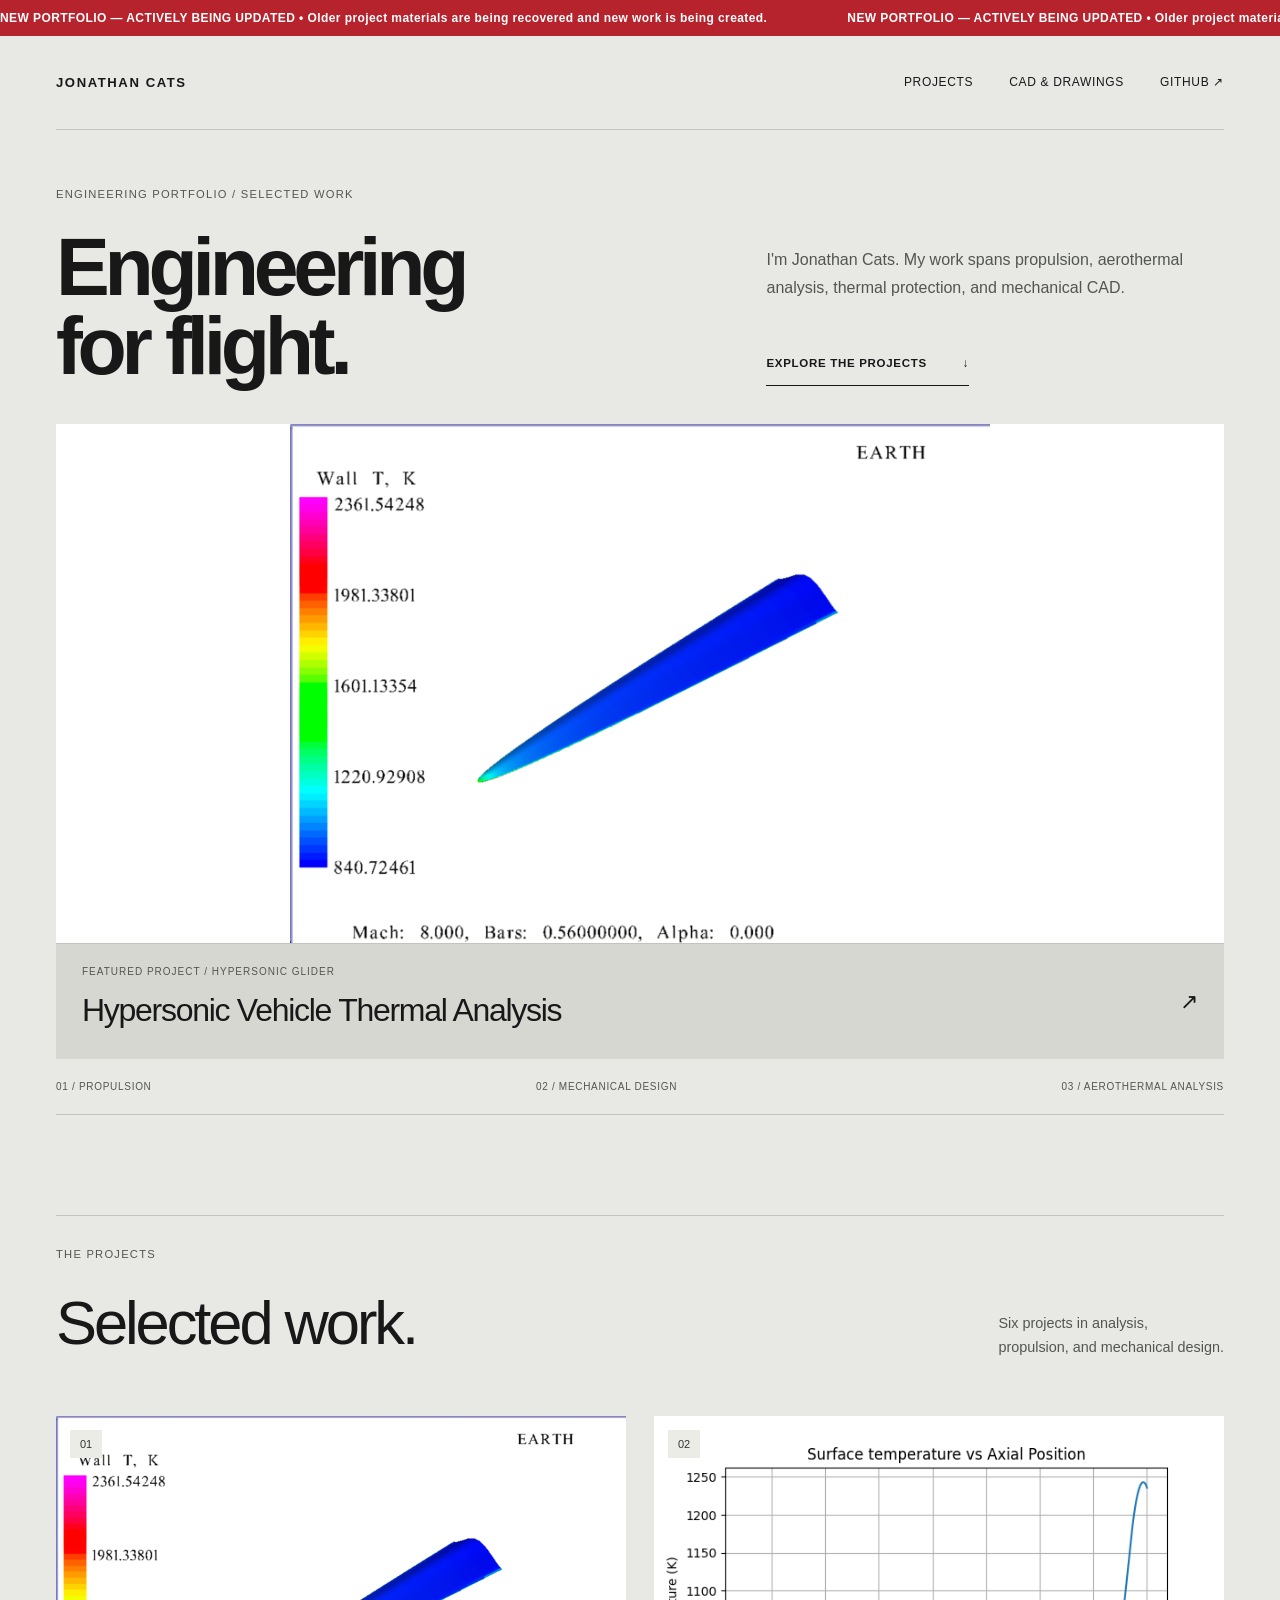
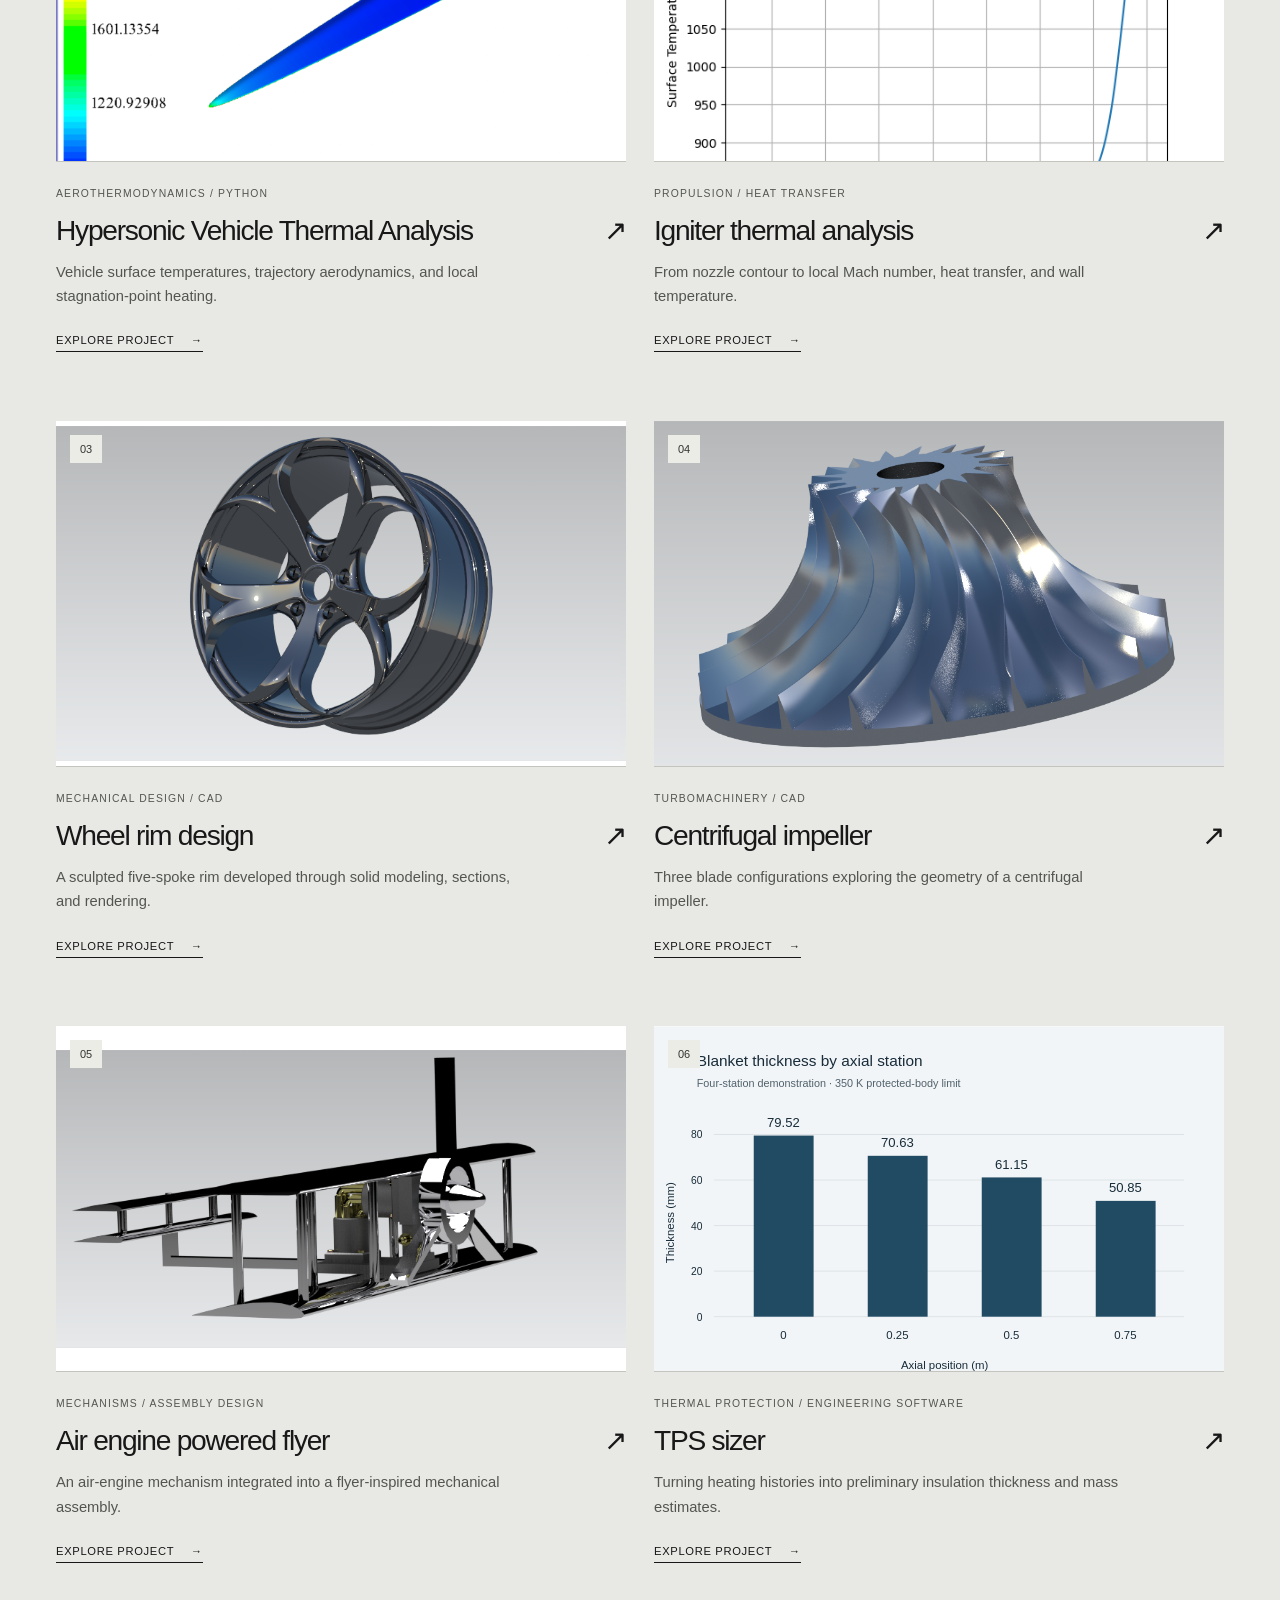
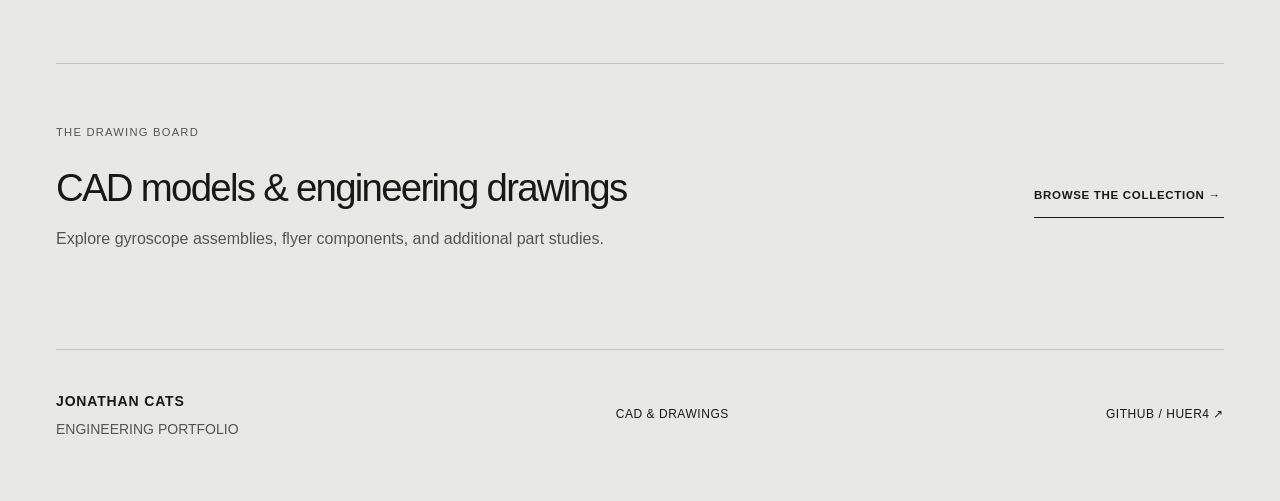
==== commit 534eb609: "Remove JC header monogram" ====
--- a/index.html
+++ b/index.html
@@ -1 +1 @@
-<!doctype html><html lang="en"><head><meta charset="utf-8"><meta name="viewport" content="width=device-width, initial-scale=1"><meta name="description" content="Jonathan Cats — six projects in propulsion, mechanical CAD, aerothermal analysis, and thermal protection."><meta name="theme-color" content="#101e2b"><meta property="og:title" content="Engineering portfolio"><meta property="og:description" content="Jonathan Cats — six projects in propulsion, mechanical CAD, aerothermal analysis, and thermal protection."><meta property="og:type" content="website"><title>Engineering portfolio | Jonathan Cats</title><link rel="icon" href="assets/favicon.svg" type="image/svg+xml"><link rel="stylesheet" href="styles.945fbb3e1028.css"></head><body><a class="skip" href="#main">Skip to content</a><aside class="update-banner" aria-label="Portfolio update notice"><div class="update-banner-track"><span>NEW PORTFOLIO — ACTIVELY BEING UPDATED • Older project materials are being recovered and new work is being created.</span><span aria-hidden="true">NEW PORTFOLIO — ACTIVELY BEING UPDATED • Older project materials are being recovered and new work is being created.</span></div></aside><header><a class="brand" href="index.html"><span class="monogram">JC<span> /</span></span><span>JONATHAN CATS</span></a><nav aria-label="Main navigation"><a href="index.html#projects">Projects</a><a href="cad-library.html">CAD &amp; drawings</a><a href="https://github.com/Huer4">GitHub <span aria-hidden="true">↗</span></a></nav></header><main id="main"><section class="hero"><div class="hero-copy"><p class="eyebrow accent">ENGINEERING PORTFOLIO / SELECTED WORK</p><h1>Engineering<br>for <em>flight.</em></h1><p class="intro">I'm Jonathan Cats. My work spans propulsion, aerothermal analysis, thermal protection, and mechanical CAD.</p><a class="button" href="#projects">Explore the projects <span aria-hidden="true">↓</span></a></div><a class="hero-visual" href="stagnation-point-heat-flux.html" aria-label="Explore Hypersonic Vehicle Thermal Analysis"><div class="hero-image"><img src="assets/teddy_glider_heatmap.webp" alt="Hypersonic glider wall-temperature heatmap" width="1536" height="1139" fetchpriority="high"></div><div class="hero-caption"><span>FEATURED PROJECT / HYPERSONIC GLIDER</span><strong>Hypersonic Vehicle Thermal Analysis</strong><span aria-hidden="true">↗</span></div></a></section><div class="disciplines"><span>01 / PROPULSION</span><span>02 / MECHANICAL DESIGN</span><span>03 / AEROTHERMAL ANALYSIS</span></div><section id="projects" class="projects"><div class="section-heading"><div><p class="eyebrow accent">THE PROJECTS</p><h2>Selected work.</h2></div><p>Six projects in analysis,<br>propulsion, and mechanical design.</p></div><div class="grid"><article class="card"><a href="stagnation-point-heat-flux.html" aria-label="Explore Hypersonic Vehicle Thermal Analysis"><div class="card-image "><img src="assets/teddy_glider_heatmap.webp" alt="Hypersonic vehicle wall-temperature heatmap" loading="lazy" width="800" height="540"><span class="image-num">01</span></div><div class="card-info"><p class="eyebrow">AEROTHERMODYNAMICS / PYTHON</p><h3>Hypersonic Vehicle Thermal Analysis<span aria-hidden="true">↗</span></h3><p>Vehicle surface temperatures, trajectory aerodynamics, and local stagnation-point heating.</p><span class="card-link">Explore project <span aria-hidden="true">→</span></span></div></a></article><article class="card"><a href="igniter-thermal-analysis.html" aria-label="Explore Igniter thermal analysis"><div class="card-image "><img src="assets/igniter-temperature.png" alt="Igniter surface temperature plotted against axial position relative to the throat" loading="lazy" width="800" height="540"><span class="image-num">02</span></div><div class="card-info"><p class="eyebrow">PROPULSION / HEAT TRANSFER</p><h3>Igniter thermal analysis<span aria-hidden="true">↗</span></h3><p>From nozzle contour to local Mach number, heat transfer, and wall temperature.</p><span class="card-link">Explore project <span aria-hidden="true">→</span></span></div></a></article><article class="card"><a href="wheel-rim.html" aria-label="Explore Wheel rim design"><div class="card-image "><img src="assets/wheel.png" alt="Dark metallic five-spoke wheel rim CAD rendering" loading="lazy" width="800" height="540"><span class="image-num">03</span></div><div class="card-info"><p class="eyebrow">MECHANICAL DESIGN / CAD</p><h3>Wheel rim design<span aria-hidden="true">↗</span></h3><p>A sculpted five-spoke rim developed through solid modeling, sections, and rendering.</p><span class="card-link">Explore project <span aria-hidden="true">→</span></span></div></a></article><article class="card"><a href="centrifugal-impeller.html" aria-label="Explore Centrifugal impeller"><div class="card-image "><img src="assets/impeller.png" alt="Metallic centrifugal impeller with curved blades" loading="lazy" width="800" height="540"><span class="image-num">04</span></div><div class="card-info"><p class="eyebrow">TURBOMACHINERY / CAD</p><h3>Centrifugal impeller<span aria-hidden="true">↗</span></h3><p>Three blade configurations exploring the geometry of a centrifugal impeller.</p><span class="card-link">Explore project <span aria-hidden="true">→</span></span></div></a></article><article class="card"><a href="air-engine-flyer.html" aria-label="Explore Air engine powered flyer"><div class="card-image"><img src="assets/flyer-assembly.png" alt="Rendered flyer assembly with wings, frame, propeller, and air-engine components" loading="lazy" width="800" height="540"><span class="image-num">05</span></div><div class="card-info"><p class="eyebrow">MECHANISMS / ASSEMBLY DESIGN</p><h3>Air engine powered flyer<span aria-hidden="true">↗</span></h3><p>An air-engine mechanism integrated into a flyer-inspired mechanical assembly.</p><span class="card-link">Explore project <span aria-hidden="true">→</span></span></div></a></article><article class="card"><a href="tps-sizer.html" aria-label="Explore TPS sizer"><div class="card-image "><img src="assets/tps-thickness.svg" alt="Four-station demonstration showing blanket thickness decreasing from 79.52 to 50.85 millimeters" loading="lazy" width="800" height="540"><span class="image-num">06</span></div><div class="card-info"><p class="eyebrow">THERMAL PROTECTION / ENGINEERING SOFTWARE</p><h3>TPS sizer<span aria-hidden="true">↗</span></h3><p>Turning heating histories into preliminary insulation thickness and mass estimates.</p><span class="card-link">Explore project <span aria-hidden="true">→</span></span></div></a></article></div></section><section class="archive-teaser"><div><p class="eyebrow accent">THE DRAWING BOARD</p><h2>CAD models & engineering drawings</h2><p>Explore gyroscope assemblies, flyer components, and additional part studies.</p></div><a class="button" href="cad-library.html">Browse the collection →</a></section></main><footer><a class="brand" href="index.html">Jonathan Cats<span class="muted">Engineering portfolio</span></a><a href="cad-library.html">CAD &amp; drawings</a><a href="https://github.com/Huer4">GitHub / Huer4 ↗</a></footer></body></html>+<!doctype html><html lang="en"><head><meta charset="utf-8"><meta name="viewport" content="width=device-width, initial-scale=1"><meta name="description" content="Jonathan Cats — six projects in propulsion, mechanical CAD, aerothermal analysis, and thermal protection."><meta name="theme-color" content="#101e2b"><meta property="og:title" content="Engineering portfolio"><meta property="og:description" content="Jonathan Cats — six projects in propulsion, mechanical CAD, aerothermal analysis, and thermal protection."><meta property="og:type" content="website"><title>Engineering portfolio | Jonathan Cats</title><link rel="icon" href="assets/favicon.svg" type="image/svg+xml"><link rel="stylesheet" href="styles.945fbb3e1028.css"></head><body><a class="skip" href="#main">Skip to content</a><aside class="update-banner" aria-label="Portfolio update notice"><div class="update-banner-track"><span>NEW PORTFOLIO — ACTIVELY BEING UPDATED • Older project materials are being recovered and new work is being created.</span><span aria-hidden="true">NEW PORTFOLIO — ACTIVELY BEING UPDATED • Older project materials are being recovered and new work is being created.</span></div></aside><header><a class="brand" href="index.html"><span>JONATHAN CATS</span></a><nav aria-label="Main navigation"><a href="index.html#projects">Projects</a><a href="cad-library.html">CAD &amp; drawings</a><a href="https://github.com/Huer4">GitHub <span aria-hidden="true">↗</span></a></nav></header><main id="main"><section class="hero"><div class="hero-copy"><p class="eyebrow accent">ENGINEERING PORTFOLIO / SELECTED WORK</p><h1>Engineering<br>for <em>flight.</em></h1><p class="intro">I'm Jonathan Cats. My work spans propulsion, aerothermal analysis, thermal protection, and mechanical CAD.</p><a class="button" href="#projects">Explore the projects <span aria-hidden="true">↓</span></a></div><a class="hero-visual" href="stagnation-point-heat-flux.html" aria-label="Explore Hypersonic Vehicle Thermal Analysis"><div class="hero-image"><img src="assets/teddy_glider_heatmap.webp" alt="Hypersonic glider wall-temperature heatmap" width="1536" height="1139" fetchpriority="high"></div><div class="hero-caption"><span>FEATURED PROJECT / HYPERSONIC GLIDER</span><strong>Hypersonic Vehicle Thermal Analysis</strong><span aria-hidden="true">↗</span></div></a></section><div class="disciplines"><span>01 / PROPULSION</span><span>02 / MECHANICAL DESIGN</span><span>03 / AEROTHERMAL ANALYSIS</span></div><section id="projects" class="projects"><div class="section-heading"><div><p class="eyebrow accent">THE PROJECTS</p><h2>Selected work.</h2></div><p>Six projects in analysis,<br>propulsion, and mechanical design.</p></div><div class="grid"><article class="card"><a href="stagnation-point-heat-flux.html" aria-label="Explore Hypersonic Vehicle Thermal Analysis"><div class="card-image "><img src="assets/teddy_glider_heatmap.webp" alt="Hypersonic vehicle wall-temperature heatmap" loading="lazy" width="800" height="540"><span class="image-num">01</span></div><div class="card-info"><p class="eyebrow">AEROTHERMODYNAMICS / PYTHON</p><h3>Hypersonic Vehicle Thermal Analysis<span aria-hidden="true">↗</span></h3><p>Vehicle surface temperatures, trajectory aerodynamics, and local stagnation-point heating.</p><span class="card-link">Explore project <span aria-hidden="true">→</span></span></div></a></article><article class="card"><a href="igniter-thermal-analysis.html" aria-label="Explore Igniter thermal analysis"><div class="card-image "><img src="assets/igniter-temperature.png" alt="Igniter surface temperature plotted against axial position relative to the throat" loading="lazy" width="800" height="540"><span class="image-num">02</span></div><div class="card-info"><p class="eyebrow">PROPULSION / HEAT TRANSFER</p><h3>Igniter thermal analysis<span aria-hidden="true">↗</span></h3><p>From nozzle contour to local Mach number, heat transfer, and wall temperature.</p><span class="card-link">Explore project <span aria-hidden="true">→</span></span></div></a></article><article class="card"><a href="wheel-rim.html" aria-label="Explore Wheel rim design"><div class="card-image "><img src="assets/wheel.png" alt="Dark metallic five-spoke wheel rim CAD rendering" loading="lazy" width="800" height="540"><span class="image-num">03</span></div><div class="card-info"><p class="eyebrow">MECHANICAL DESIGN / CAD</p><h3>Wheel rim design<span aria-hidden="true">↗</span></h3><p>A sculpted five-spoke rim developed through solid modeling, sections, and rendering.</p><span class="card-link">Explore project <span aria-hidden="true">→</span></span></div></a></article><article class="card"><a href="centrifugal-impeller.html" aria-label="Explore Centrifugal impeller"><div class="card-image "><img src="assets/impeller.png" alt="Metallic centrifugal impeller with curved blades" loading="lazy" width="800" height="540"><span class="image-num">04</span></div><div class="card-info"><p class="eyebrow">TURBOMACHINERY / CAD</p><h3>Centrifugal impeller<span aria-hidden="true">↗</span></h3><p>Three blade configurations exploring the geometry of a centrifugal impeller.</p><span class="card-link">Explore project <span aria-hidden="true">→</span></span></div></a></article><article class="card"><a href="air-engine-flyer.html" aria-label="Explore Air engine powered flyer"><div class="card-image"><img src="assets/flyer-assembly.png" alt="Rendered flyer assembly with wings, frame, propeller, and air-engine components" loading="lazy" width="800" height="540"><span class="image-num">05</span></div><div class="card-info"><p class="eyebrow">MECHANISMS / ASSEMBLY DESIGN</p><h3>Air engine powered flyer<span aria-hidden="true">↗</span></h3><p>An air-engine mechanism integrated into a flyer-inspired mechanical assembly.</p><span class="card-link">Explore project <span aria-hidden="true">→</span></span></div></a></article><article class="card"><a href="tps-sizer.html" aria-label="Explore TPS sizer"><div class="card-image "><img src="assets/tps-thickness.svg" alt="Four-station demonstration showing blanket thickness decreasing from 79.52 to 50.85 millimeters" loading="lazy" width="800" height="540"><span class="image-num">06</span></div><div class="card-info"><p class="eyebrow">THERMAL PROTECTION / ENGINEERING SOFTWARE</p><h3>TPS sizer<span aria-hidden="true">↗</span></h3><p>Turning heating histories into preliminary insulation thickness and mass estimates.</p><span class="card-link">Explore project <span aria-hidden="true">→</span></span></div></a></article></div></section><section class="archive-teaser"><div><p class="eyebrow accent">THE DRAWING BOARD</p><h2>CAD models & engineering drawings</h2><p>Explore gyroscope assemblies, flyer components, and additional part studies.</p></div><a class="button" href="cad-library.html">Browse the collection →</a></section></main><footer><a class="brand" href="index.html">Jonathan Cats<span class="muted">Engineering portfolio</span></a><a href="cad-library.html">CAD &amp; drawings</a><a href="https://github.com/Huer4">GitHub / Huer4 ↗</a></footer></body></html>
